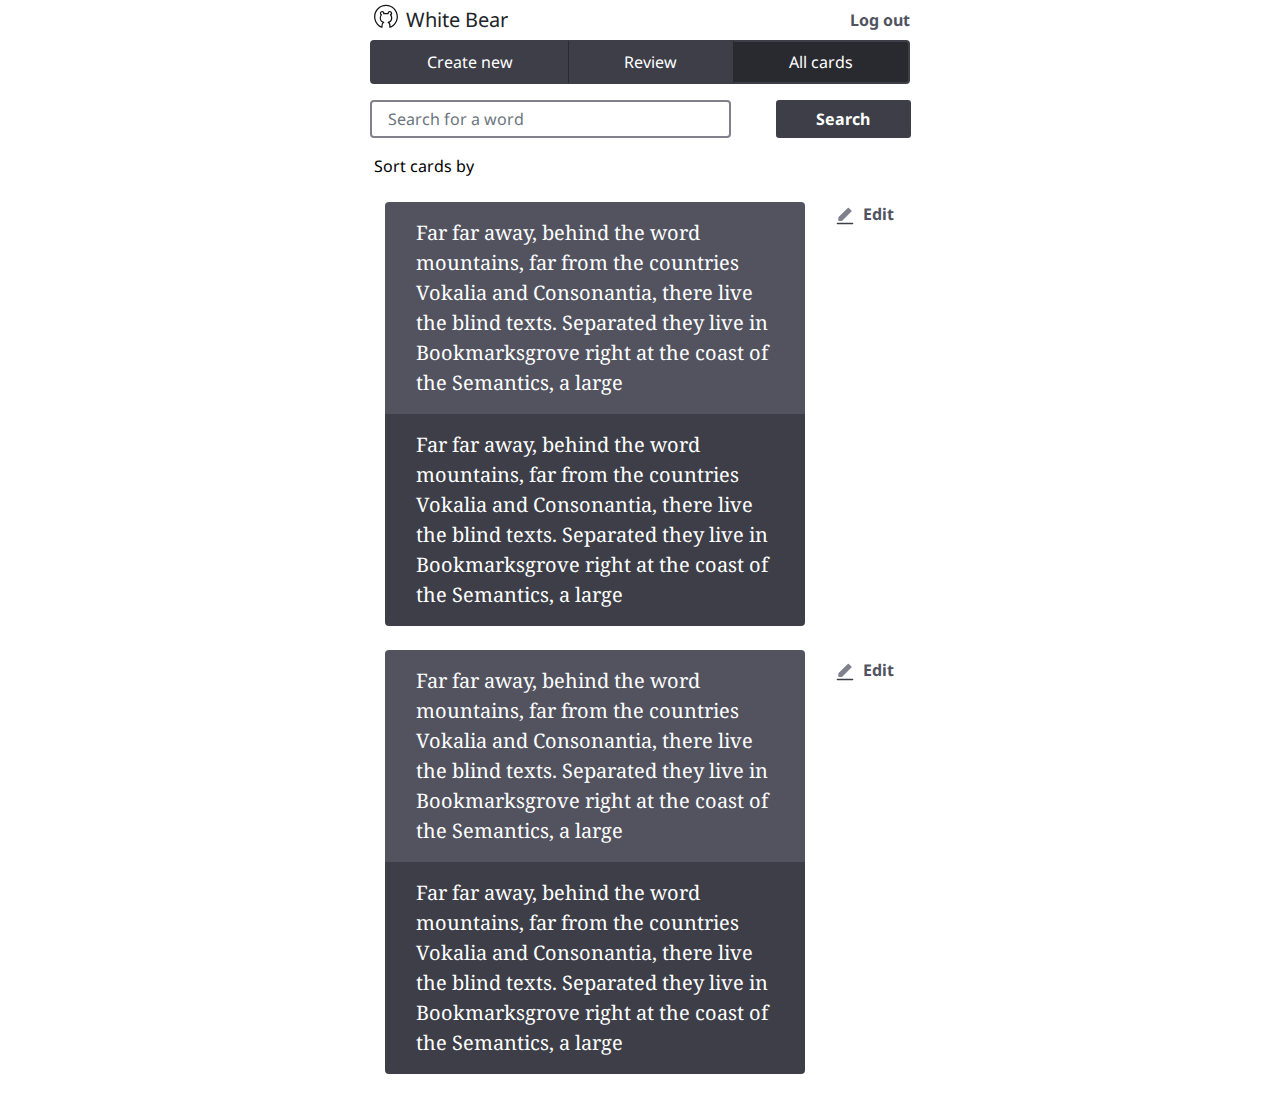
==== all-cards.html @ 667ed16e "added new page and new styles" ====
<html lang="en">
   <head>
      <meta charset="UTF-8" />
      <meta name="viewport" content="width=device-width, initial-scale=1.0" />
      <meta http-equiv="X-UA-Compatible" content="ie=edge" />
      <link rel="stylesheet" href="style/dist.css" />
      <title>Review Cards</title>
   </head>
   <body>
      <div class="container">
         <div class="row">
            <div
               class="col-12 col-xl-6 offset-xl-3 col-lg-8 offset-lg-2 col-md-10 offset-md-1"
            >
               <div>
                  <img
                     src="icons/logo-app.svg"
                     width="32px;"
                     alt="White Bear Logo"
                  />

                  <h3 class="d-inline btn-group">White Bear</h3>
                  <a href="index.html" class="btn btn-link float-right"
                     >Log out</a
                  >
               </div>

               <!--Navigation bar-->
               <div
                  class="btn-group nav-bar"
                  role="navigation"
                  style="width: 100%;"
                  aria-label="navigation"
               >
                  <a
                     href="create-answer.html"
                     type="button"
                     class="btn btn-secondary"
                  >
                     Create new
                  </a>
                  <a
                     href="review-answer.html"
                     type="button"
                     class="btn btn-secondary tab-separator"
                  >
                     Review
                  </a>
                  <a
                     href="all-cards.html"
                     type="button"
                     class="btn btn-secondary tab-separator tab-active"
                  >
                     All cards
                  </a>
               </div>

               <!-- top of all cards page -->
               <div class="input-group-prepend my-4">
                  <input
                     type="text"
                     class="form-control col-8 thick-border"
                     placeholder="Search for a word"
                  />
                  <button
                     type="submit"
                     class="btn btn-secondary btn-sm col-3 offset-1"
                  >
                     Search
                  </button>
                  <div class="clearfix"></div>
               </div>
               <!-- text and drop down menu -->
               <div class="input-group prepend my-4">
                  <p class="ml-1">Sort cards by</p>
               </div>

               <!-- first edit button -->
               <div class="mr-4 float-right d-inline">
                  <a
                     href="edit.html"
                     type="button"
                     class="btn btn-link float-left justify-content-end"
                  >
                     <img
                        src="/icons/edit.svg"
                        width="20px"
                        style="margin-bottom: 0px;"
                        class="mr-1"
                     />
                     Edit
                  </a>
               </div>
               <div class="my-5 col-10">
                  <div class="card bg-primary col-md-12">
                     <div class="card-body" style="color: white;">
                        Far far away, behind the word mountains, far from the
                        countries Vokalia and Consonantia, there live the blind
                        texts. Separated they live in Bookmarksgrove right at
                        the coast of the Semantics, a large
                     </div>
                  </div>

                  <div class="card bg-secondary col-md-12 mb-5">
                     <div class="card-body">
                        Far far away, behind the word mountains, far from the
                        countries Vokalia and Consonantia, there live the blind
                        texts. Separated they live in Bookmarksgrove right at
                        the coast of the Semantics, a large
                     </div>
                  </div>
               </div>

               <!-- second edit button-->
               <div class="mr-4 float-right d-inline">
                  <a
                     href="edit.html"
                     type="button"
                     class="btn btn-link float-left justify-content-end"
                  >
                     <img
                        src="/icons/edit.svg"
                        width="20px"
                        style="margin-bottom: 0px;"
                        class="mr-1"
                     />
                     Edit
                  </a>
               </div>
               <!-- divider for bottom -->
               <div class="my-5 col-10">
                  <div class="card bg-primary col-md-12">
                     <div class="card-body" style="color: white;">
                        Far far away, behind the word mountains, far from the
                        countries Vokalia and Consonantia, there live the blind
                        texts. Separated they live in Bookmarksgrove right at
                        the coast of the Semantics, a large
                     </div>
                  </div>

                  <div class="card bg-secondary col-md-12">
                     <div class="card-body">
                        Far far away, behind the word mountains, far from the
                        countries Vokalia and Consonantia, there live the blind
                        texts. Separated they live in Bookmarksgrove right at
                        the coast of the Semantics, a large
                     </div>
                  </div>
               </div>
            </div>
         </div>
      </div>
   </body>
   <script
      src="https://cdnjs.cloudflare.com/ajax/libs/jquery/3.5.1/jquery.min.js"
      defer
   ></script>
   <script src="script.js" defer></script>
</html>
---- style/dist.css ----
@charset "UTF-8";
@import url("https://fonts.googleapis.com/css2?family=Fira+Sans:wght@500&family=Noto+Sans:wght@400;700&family=Noto+Serif&display=swap");
/*!
 * Bootstrap v4.4.1 (https://getbootstrap.com/)
 * Copyright 2011-2019 The Bootstrap Authors
 * Copyright 2011-2019 Twitter, Inc.
 * Licensed under MIT (https://github.com/twbs/bootstrap/blob/master/LICENSE)
 */
:root {
  --blue: #2f52b9;
  --indigo: #6610f2;
  --purple: #6f42c1;
  --pink: #e83e8c;
  --red: #a42443;
  --orange: #fd7e14;
  --yellow: #ffc107;
  --green: #28a745;
  --teal: #20c997;
  --cyan: #17a2b8;
  --white: #fff;
  --gray: #52535f;
  --gray-dark: #292a30;
  --primary: #52535f;
  --secondary: #3d3e47;
  --success: #2f52b9;
  --info: #17a2b8;
  --warning: #ffc107;
  --danger: #a42443;
  --light: #cccdd2;
  --dark: #292a30;
  --breakpoint-xs: 0;
  --breakpoint-sm: 576px;
  --breakpoint-md: 768px;
  --breakpoint-lg: 992px;
  --breakpoint-xl: 1200px;
  --font-family-sans-serif: "Noto Sans", sans-serif, "Apple Color Emoji", "Segoe UI Emoji", "Segoe UI Symbol", "Noto Color Emoji";
  --font-family-monospace: SFMono-Regular, Menlo, Monaco, Consolas, "Liberation Mono", "Courier New", monospace;
}

*,
*::before,
*::after {
  box-sizing: border-box;
}

html {
  font-family: sans-serif;
  line-height: 1.15;
  -webkit-text-size-adjust: 100%;
  -webkit-tap-highlight-color: rgba(0, 0, 0, 0);
}

article, aside, figcaption, figure, footer, header, hgroup, main, nav, section {
  display: block;
}

body {
  margin: 0;
  font-family: "Noto Sans", sans-serif, "Apple Color Emoji", "Segoe UI Emoji", "Segoe UI Symbol", "Noto Color Emoji";
  font-size: 1rem;
  font-weight: 400;
  line-height: 1.5;
  color: #212529;
  text-align: left;
  background-color: #fff;
}

[tabindex="-1"]:focus:not(:focus-visible) {
  outline: 0 !important;
}

hr {
  box-sizing: content-box;
  height: 0;
  overflow: visible;
}

h1, h2, h3, h4, h5, h6 {
  margin-top: 0;
  margin-bottom: 0.5rem;
}

p {
  margin-top: 0;
  margin-bottom: 0;
}

abbr[title],
abbr[data-original-title] {
  text-decoration: underline;
  text-decoration: underline dotted;
  cursor: help;
  border-bottom: 0;
  text-decoration-skip-ink: none;
}

address {
  margin-bottom: 1rem;
  font-style: normal;
  line-height: inherit;
}

ol,
ul,
dl {
  margin-top: 0;
  margin-bottom: 1rem;
}

ol ol,
ul ul,
ol ul,
ul ol {
  margin-bottom: 0;
}

dt {
  font-weight: 700;
}

dd {
  margin-bottom: 0.5rem;
  margin-left: 0;
}

blockquote {
  margin: 0 0 1rem;
}

b,
strong {
  font-weight: bolder;
}

small {
  font-size: 80%;
}

sub,
sup {
  position: relative;
  font-size: 75%;
  line-height: 0;
  vertical-align: baseline;
}

sub {
  bottom: -0.25em;
}

sup {
  top: -0.5em;
}

a {
  color: #52535f;
  text-decoration: none;
  background-color: transparent;
}
a:hover {
  color: #2f2f36;
  text-decoration: underline;
}

a:not([href]) {
  color: inherit;
  text-decoration: none;
}
a:not([href]):hover {
  color: inherit;
  text-decoration: none;
}

pre,
code,
kbd,
samp {
  font-family: SFMono-Regular, Menlo, Monaco, Consolas, "Liberation Mono", "Courier New", monospace;
  font-size: 1em;
}

pre {
  margin-top: 0;
  margin-bottom: 1rem;
  overflow: auto;
}

figure {
  margin: 0 0 1rem;
}

img {
  vertical-align: middle;
  border-style: none;
}

svg {
  overflow: hidden;
  vertical-align: middle;
}

table {
  border-collapse: collapse;
}

caption {
  padding-top: 0.75rem;
  padding-bottom: 0.75rem;
  color: #6c757d;
  text-align: left;
  caption-side: bottom;
}

th {
  text-align: inherit;
}

label {
  display: inline-block;
  margin-bottom: 0.5rem;
}

button {
  border-radius: 0;
}

button:focus {
  outline: 1px dotted;
  outline: 5px auto -webkit-focus-ring-color;
}

input,
button,
select,
optgroup,
textarea {
  margin: 0;
  font-family: inherit;
  font-size: inherit;
  line-height: inherit;
}

button,
input {
  overflow: visible;
}

button,
select {
  text-transform: none;
}

select {
  word-wrap: normal;
}

button,
[type=button],
[type=reset],
[type=submit] {
  -webkit-appearance: button;
}

button:not(:disabled),
[type=button]:not(:disabled),
[type=reset]:not(:disabled),
[type=submit]:not(:disabled) {
  cursor: pointer;
}

button::-moz-focus-inner,
[type=button]::-moz-focus-inner,
[type=reset]::-moz-focus-inner,
[type=submit]::-moz-focus-inner {
  padding: 0;
  border-style: none;
}

input[type=radio],
input[type=checkbox] {
  box-sizing: border-box;
  padding: 0;
}

input[type=date],
input[type=time],
input[type=datetime-local],
input[type=month] {
  -webkit-appearance: listbox;
}

textarea {
  overflow: auto;
  resize: vertical;
}

fieldset {
  min-width: 0;
  padding: 0;
  margin: 0;
  border: 0;
}

legend {
  display: block;
  width: 100%;
  max-width: 100%;
  padding: 0;
  margin-bottom: 0.5rem;
  font-size: 1.5rem;
  line-height: inherit;
  color: inherit;
  white-space: normal;
}

progress {
  vertical-align: baseline;
}

[type=number]::-webkit-inner-spin-button,
[type=number]::-webkit-outer-spin-button {
  height: auto;
}

[type=search] {
  outline-offset: -2px;
  -webkit-appearance: none;
}

[type=search]::-webkit-search-decoration {
  -webkit-appearance: none;
}

::-webkit-file-upload-button {
  font: inherit;
  -webkit-appearance: button;
}

output {
  display: inline-block;
}

summary {
  display: list-item;
  cursor: pointer;
}

template {
  display: none;
}

[hidden] {
  display: none !important;
}

h1, h2, h3, h4, h5, h6,
.h1, .h2, .h3, .h4, .h5, .h6 {
  margin-bottom: 0.5rem;
  font-weight: 500;
  line-height: 1.2;
}

h1, .h1 {
  font-size: 3.75rem;
}

h2, .h2 {
  font-size: 1.6875rem;
}

h3, .h3 {
  font-size: 1.25rem;
}

h4, .h4 {
  font-size: 1.25rem;
}

h5, .h5 {
  font-size: 1.25rem;
}

h6, .h6 {
  font-size: 1rem;
}

.lead {
  font-size: 1.25rem;
  font-weight: 400;
}

.display-1 {
  font-size: 6rem;
  font-weight: 300;
  line-height: 1.2;
}

.display-2 {
  font-size: 5.5rem;
  font-weight: 300;
  line-height: 1.2;
}

.display-3 {
  font-size: 4.5rem;
  font-weight: 300;
  line-height: 1.2;
}

.display-4 {
  font-size: 3.5rem;
  font-weight: 300;
  line-height: 1.2;
}

hr {
  margin-top: 1rem;
  margin-bottom: 1rem;
  border: 0;
  border-top: 1px solid rgba(0, 0, 0, 0.1);
}

small,
.small {
  font-size: 80%;
  font-weight: 400;
}

mark,
.mark {
  padding: 0.2em;
  background-color: #fcf8e3;
}

.list-unstyled {
  padding-left: 0;
  list-style: none;
}

.list-inline {
  padding-left: 0;
  list-style: none;
}

.list-inline-item {
  display: inline-block;
}
.list-inline-item:not(:last-child) {
  margin-right: 0.5rem;
}

.initialism {
  font-size: 90%;
  text-transform: uppercase;
}

.blockquote {
  margin-bottom: 1rem;
  font-size: 1.25rem;
}

.blockquote-footer {
  display: block;
  font-size: 80%;
  color: #6c757d;
}
.blockquote-footer::before {
  content: "— ";
}

.img-fluid {
  max-width: 100%;
  height: auto;
}

.img-thumbnail {
  padding: 0.25rem;
  background-color: #fff;
  border: 1px solid #dee2e6;
  border-radius: 0.25rem;
  max-width: 100%;
  height: auto;
}

.figure {
  display: inline-block;
}

.figure-img {
  margin-bottom: 0.5rem;
  line-height: 1;
}

.figure-caption {
  font-size: 90%;
  color: #6c757d;
}

code {
  font-size: 87.5%;
  color: #e83e8c;
  word-wrap: break-word;
}
a > code {
  color: inherit;
}

kbd {
  padding: 0.2rem 0.4rem;
  font-size: 87.5%;
  color: #fff;
  background-color: #212529;
  border-radius: 4;
}
kbd kbd {
  padding: 0;
  font-size: 100%;
  font-weight: 700;
}

pre {
  display: block;
  font-size: 87.5%;
  color: #212529;
}
pre code {
  font-size: inherit;
  color: inherit;
  word-break: normal;
}

.pre-scrollable {
  max-height: 340px;
  overflow-y: scroll;
}

.container {
  width: 100%;
  padding-right: 15px;
  padding-left: 15px;
  margin-right: auto;
  margin-left: auto;
}
@media (min-width: 576px) {
  .container {
    max-width: 540px;
  }
}
@media (min-width: 768px) {
  .container {
    max-width: 720px;
  }
}
@media (min-width: 992px) {
  .container {
    max-width: 960px;
  }
}
@media (min-width: 1200px) {
  .container {
    max-width: 1140px;
  }
}

.container-fluid, .container-xl, .container-lg, .container-md, .container-sm {
  width: 100%;
  padding-right: 15px;
  padding-left: 15px;
  margin-right: auto;
  margin-left: auto;
}

@media (min-width: 576px) {
  .container-sm, .container {
    max-width: 540px;
  }
}
@media (min-width: 768px) {
  .container-md, .container-sm, .container {
    max-width: 720px;
  }
}
@media (min-width: 992px) {
  .container-lg, .container-md, .container-sm, .container {
    max-width: 960px;
  }
}
@media (min-width: 1200px) {
  .container-xl, .container-lg, .container-md, .container-sm, .container {
    max-width: 1140px;
  }
}
.row {
  display: flex;
  flex-wrap: wrap;
  margin-right: -15px;
  margin-left: -15px;
}

.no-gutters {
  margin-right: 0;
  margin-left: 0;
}
.no-gutters > .col,
.no-gutters > [class*=col-] {
  padding-right: 0;
  padding-left: 0;
}

.col-xl,
.col-xl-auto, .col-xl-12, .col-xl-11, .col-xl-10, .col-xl-9, .col-xl-8, .col-xl-7, .col-xl-6, .col-xl-5, .col-xl-4, .col-xl-3, .col-xl-2, .col-xl-1, .col-lg,
.col-lg-auto, .col-lg-12, .col-lg-11, .col-lg-10, .col-lg-9, .col-lg-8, .col-lg-7, .col-lg-6, .col-lg-5, .col-lg-4, .col-lg-3, .col-lg-2, .col-lg-1, .col-md,
.col-md-auto, .col-md-12, .col-md-11, .col-md-10, .col-md-9, .col-md-8, .col-md-7, .col-md-6, .col-md-5, .col-md-4, .col-md-3, .col-md-2, .col-md-1, .col-sm,
.col-sm-auto, .col-sm-12, .col-sm-11, .col-sm-10, .col-sm-9, .col-sm-8, .col-sm-7, .col-sm-6, .col-sm-5, .col-sm-4, .col-sm-3, .col-sm-2, .col-sm-1, .col,
.col-auto, .col-12, .col-11, .col-10, .col-9, .col-8, .col-7, .col-6, .col-5, .col-4, .col-3, .col-2, .col-1 {
  position: relative;
  width: 100%;
  padding-right: 15px;
  padding-left: 15px;
}

.col {
  flex-basis: 0;
  flex-grow: 1;
  max-width: 100%;
}

.row-cols-1 > * {
  flex: 0 0 100%;
  max-width: 100%;
}

.row-cols-2 > * {
  flex: 0 0 50%;
  max-width: 50%;
}

.row-cols-3 > * {
  flex: 0 0 33.3333333333%;
  max-width: 33.3333333333%;
}

.row-cols-4 > * {
  flex: 0 0 25%;
  max-width: 25%;
}

.row-cols-5 > * {
  flex: 0 0 20%;
  max-width: 20%;
}

.row-cols-6 > * {
  flex: 0 0 16.6666666667%;
  max-width: 16.6666666667%;
}

.col-auto {
  flex: 0 0 auto;
  width: auto;
  max-width: 100%;
}

.col-1 {
  flex: 0 0 8.3333333333%;
  max-width: 8.3333333333%;
}

.col-2 {
  flex: 0 0 16.6666666667%;
  max-width: 16.6666666667%;
}

.col-3 {
  flex: 0 0 25%;
  max-width: 25%;
}

.col-4 {
  flex: 0 0 33.3333333333%;
  max-width: 33.3333333333%;
}

.col-5 {
  flex: 0 0 41.6666666667%;
  max-width: 41.6666666667%;
}

.col-6 {
  flex: 0 0 50%;
  max-width: 50%;
}

.col-7 {
  flex: 0 0 58.3333333333%;
  max-width: 58.3333333333%;
}

.col-8 {
  flex: 0 0 66.6666666667%;
  max-width: 66.6666666667%;
}

.col-9 {
  flex: 0 0 75%;
  max-width: 75%;
}

.col-10 {
  flex: 0 0 83.3333333333%;
  max-width: 83.3333333333%;
}

.col-11 {
  flex: 0 0 91.6666666667%;
  max-width: 91.6666666667%;
}

.col-12 {
  flex: 0 0 100%;
  max-width: 100%;
}

.order-first {
  order: -1;
}

.order-last {
  order: 13;
}

.order-0 {
  order: 0;
}

.order-1 {
  order: 1;
}

.order-2 {
  order: 2;
}

.order-3 {
  order: 3;
}

.order-4 {
  order: 4;
}

.order-5 {
  order: 5;
}

.order-6 {
  order: 6;
}

.order-7 {
  order: 7;
}

.order-8 {
  order: 8;
}

.order-9 {
  order: 9;
}

.order-10 {
  order: 10;
}

.order-11 {
  order: 11;
}

.order-12 {
  order: 12;
}

.offset-1 {
  margin-left: 8.3333333333%;
}

.offset-2 {
  margin-left: 16.6666666667%;
}

.offset-3 {
  margin-left: 25%;
}

.offset-4 {
  margin-left: 33.3333333333%;
}

.offset-5 {
  margin-left: 41.6666666667%;
}

.offset-6 {
  margin-left: 50%;
}

.offset-7 {
  margin-left: 58.3333333333%;
}

.offset-8 {
  margin-left: 66.6666666667%;
}

.offset-9 {
  margin-left: 75%;
}

.offset-10 {
  margin-left: 83.3333333333%;
}

.offset-11 {
  margin-left: 91.6666666667%;
}

@media (min-width: 576px) {
  .col-sm {
    flex-basis: 0;
    flex-grow: 1;
    max-width: 100%;
  }

  .row-cols-sm-1 > * {
    flex: 0 0 100%;
    max-width: 100%;
  }

  .row-cols-sm-2 > * {
    flex: 0 0 50%;
    max-width: 50%;
  }

  .row-cols-sm-3 > * {
    flex: 0 0 33.3333333333%;
    max-width: 33.3333333333%;
  }

  .row-cols-sm-4 > * {
    flex: 0 0 25%;
    max-width: 25%;
  }

  .row-cols-sm-5 > * {
    flex: 0 0 20%;
    max-width: 20%;
  }

  .row-cols-sm-6 > * {
    flex: 0 0 16.6666666667%;
    max-width: 16.6666666667%;
  }

  .col-sm-auto {
    flex: 0 0 auto;
    width: auto;
    max-width: 100%;
  }

  .col-sm-1 {
    flex: 0 0 8.3333333333%;
    max-width: 8.3333333333%;
  }

  .col-sm-2 {
    flex: 0 0 16.6666666667%;
    max-width: 16.6666666667%;
  }

  .col-sm-3 {
    flex: 0 0 25%;
    max-width: 25%;
  }

  .col-sm-4 {
    flex: 0 0 33.3333333333%;
    max-width: 33.3333333333%;
  }

  .col-sm-5 {
    flex: 0 0 41.6666666667%;
    max-width: 41.6666666667%;
  }

  .col-sm-6 {
    flex: 0 0 50%;
    max-width: 50%;
  }

  .col-sm-7 {
    flex: 0 0 58.3333333333%;
    max-width: 58.3333333333%;
  }

  .col-sm-8 {
    flex: 0 0 66.6666666667%;
    max-width: 66.6666666667%;
  }

  .col-sm-9 {
    flex: 0 0 75%;
    max-width: 75%;
  }

  .col-sm-10 {
    flex: 0 0 83.3333333333%;
    max-width: 83.3333333333%;
  }

  .col-sm-11 {
    flex: 0 0 91.6666666667%;
    max-width: 91.6666666667%;
  }

  .col-sm-12 {
    flex: 0 0 100%;
    max-width: 100%;
  }

  .order-sm-first {
    order: -1;
  }

  .order-sm-last {
    order: 13;
  }

  .order-sm-0 {
    order: 0;
  }

  .order-sm-1 {
    order: 1;
  }

  .order-sm-2 {
    order: 2;
  }

  .order-sm-3 {
    order: 3;
  }

  .order-sm-4 {
    order: 4;
  }

  .order-sm-5 {
    order: 5;
  }

  .order-sm-6 {
    order: 6;
  }

  .order-sm-7 {
    order: 7;
  }

  .order-sm-8 {
    order: 8;
  }

  .order-sm-9 {
    order: 9;
  }

  .order-sm-10 {
    order: 10;
  }

  .order-sm-11 {
    order: 11;
  }

  .order-sm-12 {
    order: 12;
  }

  .offset-sm-0 {
    margin-left: 0;
  }

  .offset-sm-1 {
    margin-left: 8.3333333333%;
  }

  .offset-sm-2 {
    margin-left: 16.6666666667%;
  }

  .offset-sm-3 {
    margin-left: 25%;
  }

  .offset-sm-4 {
    margin-left: 33.3333333333%;
  }

  .offset-sm-5 {
    margin-left: 41.6666666667%;
  }

  .offset-sm-6 {
    margin-left: 50%;
  }

  .offset-sm-7 {
    margin-left: 58.3333333333%;
  }

  .offset-sm-8 {
    margin-left: 66.6666666667%;
  }

  .offset-sm-9 {
    margin-left: 75%;
  }

  .offset-sm-10 {
    margin-left: 83.3333333333%;
  }

  .offset-sm-11 {
    margin-left: 91.6666666667%;
  }
}
@media (min-width: 768px) {
  .col-md {
    flex-basis: 0;
    flex-grow: 1;
    max-width: 100%;
  }

  .row-cols-md-1 > * {
    flex: 0 0 100%;
    max-width: 100%;
  }

  .row-cols-md-2 > * {
    flex: 0 0 50%;
    max-width: 50%;
  }

  .row-cols-md-3 > * {
    flex: 0 0 33.3333333333%;
    max-width: 33.3333333333%;
  }

  .row-cols-md-4 > * {
    flex: 0 0 25%;
    max-width: 25%;
  }

  .row-cols-md-5 > * {
    flex: 0 0 20%;
    max-width: 20%;
  }

  .row-cols-md-6 > * {
    flex: 0 0 16.6666666667%;
    max-width: 16.6666666667%;
  }

  .col-md-auto {
    flex: 0 0 auto;
    width: auto;
    max-width: 100%;
  }

  .col-md-1 {
    flex: 0 0 8.3333333333%;
    max-width: 8.3333333333%;
  }

  .col-md-2 {
    flex: 0 0 16.6666666667%;
    max-width: 16.6666666667%;
  }

  .col-md-3 {
    flex: 0 0 25%;
    max-width: 25%;
  }

  .col-md-4 {
    flex: 0 0 33.3333333333%;
    max-width: 33.3333333333%;
  }

  .col-md-5 {
    flex: 0 0 41.6666666667%;
    max-width: 41.6666666667%;
  }

  .col-md-6 {
    flex: 0 0 50%;
    max-width: 50%;
  }

  .col-md-7 {
    flex: 0 0 58.3333333333%;
    max-width: 58.3333333333%;
  }

  .col-md-8 {
    flex: 0 0 66.6666666667%;
    max-width: 66.6666666667%;
  }

  .col-md-9 {
    flex: 0 0 75%;
    max-width: 75%;
  }

  .col-md-10 {
    flex: 0 0 83.3333333333%;
    max-width: 83.3333333333%;
  }

  .col-md-11 {
    flex: 0 0 91.6666666667%;
    max-width: 91.6666666667%;
  }

  .col-md-12 {
    flex: 0 0 100%;
    max-width: 100%;
  }

  .order-md-first {
    order: -1;
  }

  .order-md-last {
    order: 13;
  }

  .order-md-0 {
    order: 0;
  }

  .order-md-1 {
    order: 1;
  }

  .order-md-2 {
    order: 2;
  }

  .order-md-3 {
    order: 3;
  }

  .order-md-4 {
    order: 4;
  }

  .order-md-5 {
    order: 5;
  }

  .order-md-6 {
    order: 6;
  }

  .order-md-7 {
    order: 7;
  }

  .order-md-8 {
    order: 8;
  }

  .order-md-9 {
    order: 9;
  }

  .order-md-10 {
    order: 10;
  }

  .order-md-11 {
    order: 11;
  }

  .order-md-12 {
    order: 12;
  }

  .offset-md-0 {
    margin-left: 0;
  }

  .offset-md-1 {
    margin-left: 8.3333333333%;
  }

  .offset-md-2 {
    margin-left: 16.6666666667%;
  }

  .offset-md-3 {
    margin-left: 25%;
  }

  .offset-md-4 {
    margin-left: 33.3333333333%;
  }

  .offset-md-5 {
    margin-left: 41.6666666667%;
  }

  .offset-md-6 {
    margin-left: 50%;
  }

  .offset-md-7 {
    margin-left: 58.3333333333%;
  }

  .offset-md-8 {
    margin-left: 66.6666666667%;
  }

  .offset-md-9 {
    margin-left: 75%;
  }

  .offset-md-10 {
    margin-left: 83.3333333333%;
  }

  .offset-md-11 {
    margin-left: 91.6666666667%;
  }
}
@media (min-width: 992px) {
  .col-lg {
    flex-basis: 0;
    flex-grow: 1;
    max-width: 100%;
  }

  .row-cols-lg-1 > * {
    flex: 0 0 100%;
    max-width: 100%;
  }

  .row-cols-lg-2 > * {
    flex: 0 0 50%;
    max-width: 50%;
  }

  .row-cols-lg-3 > * {
    flex: 0 0 33.3333333333%;
    max-width: 33.3333333333%;
  }

  .row-cols-lg-4 > * {
    flex: 0 0 25%;
    max-width: 25%;
  }

  .row-cols-lg-5 > * {
    flex: 0 0 20%;
    max-width: 20%;
  }

  .row-cols-lg-6 > * {
    flex: 0 0 16.6666666667%;
    max-width: 16.6666666667%;
  }

  .col-lg-auto {
    flex: 0 0 auto;
    width: auto;
    max-width: 100%;
  }

  .col-lg-1 {
    flex: 0 0 8.3333333333%;
    max-width: 8.3333333333%;
  }

  .col-lg-2 {
    flex: 0 0 16.6666666667%;
    max-width: 16.6666666667%;
  }

  .col-lg-3 {
    flex: 0 0 25%;
    max-width: 25%;
  }

  .col-lg-4 {
    flex: 0 0 33.3333333333%;
    max-width: 33.3333333333%;
  }

  .col-lg-5 {
    flex: 0 0 41.6666666667%;
    max-width: 41.6666666667%;
  }

  .col-lg-6 {
    flex: 0 0 50%;
    max-width: 50%;
  }

  .col-lg-7 {
    flex: 0 0 58.3333333333%;
    max-width: 58.3333333333%;
  }

  .col-lg-8 {
    flex: 0 0 66.6666666667%;
    max-width: 66.6666666667%;
  }

  .col-lg-9 {
    flex: 0 0 75%;
    max-width: 75%;
  }

  .col-lg-10 {
    flex: 0 0 83.3333333333%;
    max-width: 83.3333333333%;
  }

  .col-lg-11 {
    flex: 0 0 91.6666666667%;
    max-width: 91.6666666667%;
  }

  .col-lg-12 {
    flex: 0 0 100%;
    max-width: 100%;
  }

  .order-lg-first {
    order: -1;
  }

  .order-lg-last {
    order: 13;
  }

  .order-lg-0 {
    order: 0;
  }

  .order-lg-1 {
    order: 1;
  }

  .order-lg-2 {
    order: 2;
  }

  .order-lg-3 {
    order: 3;
  }

  .order-lg-4 {
    order: 4;
  }

  .order-lg-5 {
    order: 5;
  }

  .order-lg-6 {
    order: 6;
  }

  .order-lg-7 {
    order: 7;
  }

  .order-lg-8 {
    order: 8;
  }

  .order-lg-9 {
    order: 9;
  }

  .order-lg-10 {
    order: 10;
  }

  .order-lg-11 {
    order: 11;
  }

  .order-lg-12 {
    order: 12;
  }

  .offset-lg-0 {
    margin-left: 0;
  }

  .offset-lg-1 {
    margin-left: 8.3333333333%;
  }

  .offset-lg-2 {
    margin-left: 16.6666666667%;
  }

  .offset-lg-3 {
    margin-left: 25%;
  }

  .offset-lg-4 {
    margin-left: 33.3333333333%;
  }

  .offset-lg-5 {
    margin-left: 41.6666666667%;
  }

  .offset-lg-6 {
    margin-left: 50%;
  }

  .offset-lg-7 {
    margin-left: 58.3333333333%;
  }

  .offset-lg-8 {
    margin-left: 66.6666666667%;
  }

  .offset-lg-9 {
    margin-left: 75%;
  }

  .offset-lg-10 {
    margin-left: 83.3333333333%;
  }

  .offset-lg-11 {
    margin-left: 91.6666666667%;
  }
}
@media (min-width: 1200px) {
  .col-xl {
    flex-basis: 0;
    flex-grow: 1;
    max-width: 100%;
  }

  .row-cols-xl-1 > * {
    flex: 0 0 100%;
    max-width: 100%;
  }

  .row-cols-xl-2 > * {
    flex: 0 0 50%;
    max-width: 50%;
  }

  .row-cols-xl-3 > * {
    flex: 0 0 33.3333333333%;
    max-width: 33.3333333333%;
  }

  .row-cols-xl-4 > * {
    flex: 0 0 25%;
    max-width: 25%;
  }

  .row-cols-xl-5 > * {
    flex: 0 0 20%;
    max-width: 20%;
  }

  .row-cols-xl-6 > * {
    flex: 0 0 16.6666666667%;
    max-width: 16.6666666667%;
  }

  .col-xl-auto {
    flex: 0 0 auto;
    width: auto;
    max-width: 100%;
  }

  .col-xl-1 {
    flex: 0 0 8.3333333333%;
    max-width: 8.3333333333%;
  }

  .col-xl-2 {
    flex: 0 0 16.6666666667%;
    max-width: 16.6666666667%;
  }

  .col-xl-3 {
    flex: 0 0 25%;
    max-width: 25%;
  }

  .col-xl-4 {
    flex: 0 0 33.3333333333%;
    max-width: 33.3333333333%;
  }

  .col-xl-5 {
    flex: 0 0 41.6666666667%;
    max-width: 41.6666666667%;
  }

  .col-xl-6 {
    flex: 0 0 50%;
    max-width: 50%;
  }

  .col-xl-7 {
    flex: 0 0 58.3333333333%;
    max-width: 58.3333333333%;
  }

  .col-xl-8 {
    flex: 0 0 66.6666666667%;
    max-width: 66.6666666667%;
  }

  .col-xl-9 {
    flex: 0 0 75%;
    max-width: 75%;
  }

  .col-xl-10 {
    flex: 0 0 83.3333333333%;
    max-width: 83.3333333333%;
  }

  .col-xl-11 {
    flex: 0 0 91.6666666667%;
    max-width: 91.6666666667%;
  }

  .col-xl-12 {
    flex: 0 0 100%;
    max-width: 100%;
  }

  .order-xl-first {
    order: -1;
  }

  .order-xl-last {
    order: 13;
  }

  .order-xl-0 {
    order: 0;
  }

  .order-xl-1 {
    order: 1;
  }

  .order-xl-2 {
    order: 2;
  }

  .order-xl-3 {
    order: 3;
  }

  .order-xl-4 {
    order: 4;
  }

  .order-xl-5 {
    order: 5;
  }

  .order-xl-6 {
    order: 6;
  }

  .order-xl-7 {
    order: 7;
  }

  .order-xl-8 {
    order: 8;
  }

  .order-xl-9 {
    order: 9;
  }

  .order-xl-10 {
    order: 10;
  }

  .order-xl-11 {
    order: 11;
  }

  .order-xl-12 {
    order: 12;
  }

  .offset-xl-0 {
    margin-left: 0;
  }

  .offset-xl-1 {
    margin-left: 8.3333333333%;
  }

  .offset-xl-2 {
    margin-left: 16.6666666667%;
  }

  .offset-xl-3 {
    margin-left: 25%;
  }

  .offset-xl-4 {
    margin-left: 33.3333333333%;
  }

  .offset-xl-5 {
    margin-left: 41.6666666667%;
  }

  .offset-xl-6 {
    margin-left: 50%;
  }

  .offset-xl-7 {
    margin-left: 58.3333333333%;
  }

  .offset-xl-8 {
    margin-left: 66.6666666667%;
  }

  .offset-xl-9 {
    margin-left: 75%;
  }

  .offset-xl-10 {
    margin-left: 83.3333333333%;
  }

  .offset-xl-11 {
    margin-left: 91.6666666667%;
  }
}
.table {
  width: 100%;
  margin-bottom: 1rem;
  color: #212529;
}
.table th,
.table td {
  padding: 0.75rem;
  vertical-align: top;
  border-top: 1px solid #dee2e6;
}
.table thead th {
  vertical-align: bottom;
  border-bottom: 2px solid #dee2e6;
}
.table tbody + tbody {
  border-top: 2px solid #dee2e6;
}

.table-sm th,
.table-sm td {
  padding: 0.3rem;
}

.table-bordered {
  border: 1px solid #dee2e6;
}
.table-bordered th,
.table-bordered td {
  border: 1px solid #dee2e6;
}
.table-bordered thead th,
.table-bordered thead td {
  border-bottom-width: 2px;
}

.table-borderless th,
.table-borderless td,
.table-borderless thead th,
.table-borderless tbody + tbody {
  border: 0;
}

.table-striped tbody tr:nth-of-type(odd) {
  background-color: rgba(0, 0, 0, 0.05);
}

.table-hover tbody tr:hover {
  color: #212529;
  background-color: rgba(0, 0, 0, 0.075);
}

.table-primary,
.table-primary > th,
.table-primary > td {
  background-color: #cfcfd2;
}
.table-primary th,
.table-primary td,
.table-primary thead th,
.table-primary tbody + tbody {
  border-color: #a5a6ac;
}

.table-hover .table-primary:hover {
  background-color: #c2c2c6;
}
.table-hover .table-primary:hover > td,
.table-hover .table-primary:hover > th {
  background-color: #c2c2c6;
}

.table-secondary,
.table-secondary > th,
.table-secondary > td {
  background-color: #c9c9cb;
}
.table-secondary th,
.table-secondary td,
.table-secondary thead th,
.table-secondary tbody + tbody {
  border-color: #9a9b9f;
}

.table-hover .table-secondary:hover {
  background-color: #bcbcbe;
}
.table-hover .table-secondary:hover > td,
.table-hover .table-secondary:hover > th {
  background-color: #bcbcbe;
}

.table-success,
.table-success > th,
.table-success > td {
  background-color: #c5cfeb;
}
.table-success th,
.table-success td,
.table-success thead th,
.table-success tbody + tbody {
  border-color: #93a5db;
}

.table-hover .table-success:hover {
  background-color: #b2bfe4;
}
.table-hover .table-success:hover > td,
.table-hover .table-success:hover > th {
  background-color: #b2bfe4;
}

.table-info,
.table-info > th,
.table-info > td {
  background-color: #bee5eb;
}
.table-info th,
.table-info td,
.table-info thead th,
.table-info tbody + tbody {
  border-color: #86cfda;
}

.table-hover .table-info:hover {
  background-color: #abdde5;
}
.table-hover .table-info:hover > td,
.table-hover .table-info:hover > th {
  background-color: #abdde5;
}

.table-warning,
.table-warning > th,
.table-warning > td {
  background-color: #ffeeba;
}
.table-warning th,
.table-warning td,
.table-warning thead th,
.table-warning tbody + tbody {
  border-color: #ffdf7e;
}

.table-hover .table-warning:hover {
  background-color: #ffe8a1;
}
.table-hover .table-warning:hover > td,
.table-hover .table-warning:hover > th {
  background-color: #ffe8a1;
}

.table-danger,
.table-danger > th,
.table-danger > td {
  background-color: #e6c2ca;
}
.table-danger th,
.table-danger td,
.table-danger thead th,
.table-danger tbody + tbody {
  border-color: #d08d9d;
}

.table-hover .table-danger:hover {
  background-color: #dfb0ba;
}
.table-hover .table-danger:hover > td,
.table-hover .table-danger:hover > th {
  background-color: #dfb0ba;
}

.table-light,
.table-light > th,
.table-light > td {
  background-color: #f1f1f2;
}
.table-light th,
.table-light td,
.table-light thead th,
.table-light tbody + tbody {
  border-color: #e4e5e8;
}

.table-hover .table-light:hover {
  background-color: #e4e4e6;
}
.table-hover .table-light:hover > td,
.table-hover .table-light:hover > th {
  background-color: #e4e4e6;
}

.table-dark,
.table-dark > th,
.table-dark > td {
  background-color: #c3c3c5;
}
.table-dark th,
.table-dark td,
.table-dark thead th,
.table-dark tbody + tbody {
  border-color: #909093;
}

.table-hover .table-dark:hover {
  background-color: #b6b6b8;
}
.table-hover .table-dark:hover > td,
.table-hover .table-dark:hover > th {
  background-color: #b6b6b8;
}

.table-active,
.table-active > th,
.table-active > td {
  background-color: rgba(0, 0, 0, 0.075);
}

.table-hover .table-active:hover {
  background-color: rgba(0, 0, 0, 0.075);
}
.table-hover .table-active:hover > td,
.table-hover .table-active:hover > th {
  background-color: rgba(0, 0, 0, 0.075);
}

.table .thead-dark th {
  color: #fff;
  background-color: #343a40;
  border-color: #454d55;
}
.table .thead-light th {
  color: #495057;
  background-color: #e9ecef;
  border-color: #dee2e6;
}

.table-dark {
  color: #fff;
  background-color: #343a40;
}
.table-dark th,
.table-dark td,
.table-dark thead th {
  border-color: #454d55;
}
.table-dark.table-bordered {
  border: 0;
}
.table-dark.table-striped tbody tr:nth-of-type(odd) {
  background-color: rgba(255, 255, 255, 0.05);
}
.table-dark.table-hover tbody tr:hover {
  color: #fff;
  background-color: rgba(255, 255, 255, 0.075);
}

@media (max-width: 575.98px) {
  .table-responsive-sm {
    display: block;
    width: 100%;
    overflow-x: auto;
    -webkit-overflow-scrolling: touch;
  }
  .table-responsive-sm > .table-bordered {
    border: 0;
  }
}
@media (max-width: 767.98px) {
  .table-responsive-md {
    display: block;
    width: 100%;
    overflow-x: auto;
    -webkit-overflow-scrolling: touch;
  }
  .table-responsive-md > .table-bordered {
    border: 0;
  }
}
@media (max-width: 991.98px) {
  .table-responsive-lg {
    display: block;
    width: 100%;
    overflow-x: auto;
    -webkit-overflow-scrolling: touch;
  }
  .table-responsive-lg > .table-bordered {
    border: 0;
  }
}
@media (max-width: 1199.98px) {
  .table-responsive-xl {
    display: block;
    width: 100%;
    overflow-x: auto;
    -webkit-overflow-scrolling: touch;
  }
  .table-responsive-xl > .table-bordered {
    border: 0;
  }
}
.table-responsive {
  display: block;
  width: 100%;
  overflow-x: auto;
  -webkit-overflow-scrolling: touch;
}
.table-responsive > .table-bordered {
  border: 0;
}

.form-control {
  display: block;
  width: 100%;
  height: calc(1.5em + 0.75rem + 2px);
  padding: 8 1rem;
  font-size: 1rem;
  font-weight: 400;
  line-height: 1.5;
  color: #495057;
  background-color: #fff;
  background-clip: padding-box;
  border: 1px solid #ced4da;
  border-radius: 0.25rem;
  transition: border-color 0.15s ease-in-out, box-shadow 0.15s ease-in-out;
}
@media (prefers-reduced-motion: reduce) {
  .form-control {
    transition: none;
  }
}
.form-control::-ms-expand {
  background-color: transparent;
  border: 0;
}
.form-control:-moz-focusring {
  color: transparent;
  text-shadow: 0 0 0 #495057;
}
.form-control:focus {
  color: #495057;
  background-color: #fff;
  border-color: #80bdff;
  outline: 0;
  box-shadow: 0 0 0 0.2rem rgba(0, 123, 255, 0.25);
}
.form-control::placeholder {
  color: #6c757d;
  opacity: 1;
}
.form-control:disabled, .form-control[readonly] {
  background-color: #e9ecef;
  opacity: 1;
}

select.form-control:focus::-ms-value {
  color: #495057;
  background-color: #fff;
}

.form-control-file,
.form-control-range {
  display: block;
  width: 100%;
}

.col-form-label {
  padding-top: 9px;
  padding-bottom: 9px;
  margin-bottom: 0;
  font-size: inherit;
  line-height: 1.5;
}

.col-form-label-lg {
  padding-top: 9px;
  padding-bottom: 9px;
  font-size: 1rem;
  line-height: 1.5;
}

.col-form-label-sm {
  padding-top: 5px;
  padding-bottom: 5px;
  font-size: 1rem;
  line-height: 1.5;
}

.form-control-plaintext {
  display: block;
  width: 100%;
  padding: 8 0;
  margin-bottom: 0;
  font-size: 1rem;
  line-height: 1.5;
  color: #212529;
  background-color: transparent;
  border: solid transparent;
  border-width: 1px 0;
}
.form-control-plaintext.form-control-sm, .form-control-plaintext.form-control-lg {
  padding-right: 0;
  padding-left: 0;
}

.form-control-sm {
  height: calc(1.5em + 0.5rem + 2px);
  padding: 4 1rem;
  font-size: 1rem;
  line-height: 1.5;
  border-radius: 0.2rem;
}

.form-control-lg {
  height: calc(1.5em + 1rem + 2px);
  padding: 8 32;
  font-size: 1rem;
  line-height: 1.5;
  border-radius: 0.3rem;
}

select.form-control[size], select.form-control[multiple] {
  height: auto;
}

textarea.form-control {
  height: auto;
}

.form-group {
  margin-bottom: 1rem;
}

.form-text {
  display: block;
  margin-top: 0.25rem;
}

.form-row {
  display: flex;
  flex-wrap: wrap;
  margin-right: -5px;
  margin-left: -5px;
}
.form-row > .col,
.form-row > [class*=col-] {
  padding-right: 5px;
  padding-left: 5px;
}

.form-check {
  position: relative;
  display: block;
  padding-left: 1.25rem;
}

.form-check-input {
  position: absolute;
  margin-top: 0.3rem;
  margin-left: -1.25rem;
}
.form-check-input[disabled] ~ .form-check-label, .form-check-input:disabled ~ .form-check-label {
  color: #80818d;
}

.form-check-label {
  margin-bottom: 0;
}

.form-check-inline {
  display: inline-flex;
  align-items: center;
  padding-left: 0;
  margin-right: 0.75rem;
}
.form-check-inline .form-check-input {
  position: static;
  margin-top: 0;
  margin-right: 0.3125rem;
  margin-left: 0;
}

.valid-feedback {
  display: none;
  width: 100%;
  margin-top: 0.25rem;
  font-size: 80%;
  color: #28a745;
}

.valid-tooltip {
  position: absolute;
  top: 100%;
  z-index: 5;
  display: none;
  max-width: 100%;
  padding: 0.25rem 0.5rem;
  margin-top: 0.1rem;
  font-size: 0.875rem;
  line-height: 1.5;
  color: #fff;
  background-color: rgba(40, 167, 69, 0.9);
  border-radius: 0.25rem;
}

.was-validated :valid ~ .valid-feedback,
.was-validated :valid ~ .valid-tooltip,
.is-valid ~ .valid-feedback,
.is-valid ~ .valid-tooltip {
  display: block;
}

.was-validated .form-control:valid, .form-control.is-valid {
  border-color: #28a745;
  padding-right: calc(1.5em + 0.75rem);
  background-image: url("data:image/svg+xml,%3csvg xmlns='http://www.w3.org/2000/svg' width='8' height='8' viewBox='0 0 8 8'%3e%3cpath fill='%2328a745' d='M2.3 6.73L.6 4.53c-.4-1.04.46-1.4 1.1-.8l1.1 1.4 3.4-3.8c.6-.63 1.6-.27 1.2.7l-4 4.6c-.43.5-.8.4-1.1.1z'/%3e%3c/svg%3e");
  background-repeat: no-repeat;
  background-position: right calc(0.375em + 0.1875rem) center;
  background-size: calc(0.75em + 0.375rem) calc(0.75em + 0.375rem);
}
.was-validated .form-control:valid:focus, .form-control.is-valid:focus {
  border-color: #28a745;
  box-shadow: 0 0 0 0.2rem rgba(40, 167, 69, 0.25);
}

.was-validated textarea.form-control:valid, textarea.form-control.is-valid {
  padding-right: calc(1.5em + 0.75rem);
  background-position: top calc(0.375em + 0.1875rem) right calc(0.375em + 0.1875rem);
}

.was-validated .custom-select:valid, .custom-select.is-valid {
  border-color: #28a745;
  padding-right: calc(0.75em + 2.3125rem);
  background: url("data:image/svg+xml,%3csvg xmlns='http://www.w3.org/2000/svg' width='4' height='5' viewBox='0 0 4 5'%3e%3cpath fill='%23343a40' d='M2 0L0 2h4zm0 5L0 3h4z'/%3e%3c/svg%3e") no-repeat right 0.75rem center/8px 10px, url("data:image/svg+xml,%3csvg xmlns='http://www.w3.org/2000/svg' width='8' height='8' viewBox='0 0 8 8'%3e%3cpath fill='%2328a745' d='M2.3 6.73L.6 4.53c-.4-1.04.46-1.4 1.1-.8l1.1 1.4 3.4-3.8c.6-.63 1.6-.27 1.2.7l-4 4.6c-.43.5-.8.4-1.1.1z'/%3e%3c/svg%3e") #fff no-repeat center right 1.75rem/calc(0.75em + 0.375rem) calc(0.75em + 0.375rem);
}
.was-validated .custom-select:valid:focus, .custom-select.is-valid:focus {
  border-color: #28a745;
  box-shadow: 0 0 0 0.2rem rgba(40, 167, 69, 0.25);
}

.was-validated .form-check-input:valid ~ .form-check-label, .form-check-input.is-valid ~ .form-check-label {
  color: #28a745;
}
.was-validated .form-check-input:valid ~ .valid-feedback,
.was-validated .form-check-input:valid ~ .valid-tooltip, .form-check-input.is-valid ~ .valid-feedback,
.form-check-input.is-valid ~ .valid-tooltip {
  display: block;
}

.was-validated .custom-control-input:valid ~ .custom-control-label, .custom-control-input.is-valid ~ .custom-control-label {
  color: #28a745;
}
.was-validated .custom-control-input:valid ~ .custom-control-label::before, .custom-control-input.is-valid ~ .custom-control-label::before {
  border-color: #28a745;
}
.was-validated .custom-control-input:valid:checked ~ .custom-control-label::before, .custom-control-input.is-valid:checked ~ .custom-control-label::before {
  border-color: #34ce57;
  background-color: #34ce57;
}
.was-validated .custom-control-input:valid:focus ~ .custom-control-label::before, .custom-control-input.is-valid:focus ~ .custom-control-label::before {
  box-shadow: 0 0 0 0.2rem rgba(40, 167, 69, 0.25);
}
.was-validated .custom-control-input:valid:focus:not(:checked) ~ .custom-control-label::before, .custom-control-input.is-valid:focus:not(:checked) ~ .custom-control-label::before {
  border-color: #28a745;
}

.was-validated .custom-file-input:valid ~ .custom-file-label, .custom-file-input.is-valid ~ .custom-file-label {
  border-color: #28a745;
}
.was-validated .custom-file-input:valid:focus ~ .custom-file-label, .custom-file-input.is-valid:focus ~ .custom-file-label {
  border-color: #28a745;
  box-shadow: 0 0 0 0.2rem rgba(40, 167, 69, 0.25);
}

.invalid-feedback {
  display: none;
  width: 100%;
  margin-top: 0.25rem;
  font-size: 80%;
  color: #dc3545;
}

.invalid-tooltip {
  position: absolute;
  top: 100%;
  z-index: 5;
  display: none;
  max-width: 100%;
  padding: 0.25rem 0.5rem;
  margin-top: 0.1rem;
  font-size: 0.875rem;
  line-height: 1.5;
  color: #fff;
  background-color: rgba(220, 53, 69, 0.9);
  border-radius: 0.25rem;
}

.was-validated :invalid ~ .invalid-feedback,
.was-validated :invalid ~ .invalid-tooltip,
.is-invalid ~ .invalid-feedback,
.is-invalid ~ .invalid-tooltip {
  display: block;
}

.was-validated .form-control:invalid, .form-control.is-invalid {
  border-color: #dc3545;
  padding-right: calc(1.5em + 0.75rem);
  background-image: url("data:image/svg+xml,%3csvg xmlns='http://www.w3.org/2000/svg' width='12' height='12' fill='none' stroke='%23dc3545' viewBox='0 0 12 12'%3e%3ccircle cx='6' cy='6' r='4.5'/%3e%3cpath stroke-linejoin='round' d='M5.8 3.6h.4L6 6.5z'/%3e%3ccircle cx='6' cy='8.2' r='.6' fill='%23dc3545' stroke='none'/%3e%3c/svg%3e");
  background-repeat: no-repeat;
  background-position: right calc(0.375em + 0.1875rem) center;
  background-size: calc(0.75em + 0.375rem) calc(0.75em + 0.375rem);
}
.was-validated .form-control:invalid:focus, .form-control.is-invalid:focus {
  border-color: #dc3545;
  box-shadow: 0 0 0 0.2rem rgba(220, 53, 69, 0.25);
}

.was-validated textarea.form-control:invalid, textarea.form-control.is-invalid {
  padding-right: calc(1.5em + 0.75rem);
  background-position: top calc(0.375em + 0.1875rem) right calc(0.375em + 0.1875rem);
}

.was-validated .custom-select:invalid, .custom-select.is-invalid {
  border-color: #dc3545;
  padding-right: calc(0.75em + 2.3125rem);
  background: url("data:image/svg+xml,%3csvg xmlns='http://www.w3.org/2000/svg' width='4' height='5' viewBox='0 0 4 5'%3e%3cpath fill='%23343a40' d='M2 0L0 2h4zm0 5L0 3h4z'/%3e%3c/svg%3e") no-repeat right 0.75rem center/8px 10px, url("data:image/svg+xml,%3csvg xmlns='http://www.w3.org/2000/svg' width='12' height='12' fill='none' stroke='%23dc3545' viewBox='0 0 12 12'%3e%3ccircle cx='6' cy='6' r='4.5'/%3e%3cpath stroke-linejoin='round' d='M5.8 3.6h.4L6 6.5z'/%3e%3ccircle cx='6' cy='8.2' r='.6' fill='%23dc3545' stroke='none'/%3e%3c/svg%3e") #fff no-repeat center right 1.75rem/calc(0.75em + 0.375rem) calc(0.75em + 0.375rem);
}
.was-validated .custom-select:invalid:focus, .custom-select.is-invalid:focus {
  border-color: #dc3545;
  box-shadow: 0 0 0 0.2rem rgba(220, 53, 69, 0.25);
}

.was-validated .form-check-input:invalid ~ .form-check-label, .form-check-input.is-invalid ~ .form-check-label {
  color: #dc3545;
}
.was-validated .form-check-input:invalid ~ .invalid-feedback,
.was-validated .form-check-input:invalid ~ .invalid-tooltip, .form-check-input.is-invalid ~ .invalid-feedback,
.form-check-input.is-invalid ~ .invalid-tooltip {
  display: block;
}

.was-validated .custom-control-input:invalid ~ .custom-control-label, .custom-control-input.is-invalid ~ .custom-control-label {
  color: #dc3545;
}
.was-validated .custom-control-input:invalid ~ .custom-control-label::before, .custom-control-input.is-invalid ~ .custom-control-label::before {
  border-color: #dc3545;
}
.was-validated .custom-control-input:invalid:checked ~ .custom-control-label::before, .custom-control-input.is-invalid:checked ~ .custom-control-label::before {
  border-color: #e4606d;
  background-color: #e4606d;
}
.was-validated .custom-control-input:invalid:focus ~ .custom-control-label::before, .custom-control-input.is-invalid:focus ~ .custom-control-label::before {
  box-shadow: 0 0 0 0.2rem rgba(220, 53, 69, 0.25);
}
.was-validated .custom-control-input:invalid:focus:not(:checked) ~ .custom-control-label::before, .custom-control-input.is-invalid:focus:not(:checked) ~ .custom-control-label::before {
  border-color: #dc3545;
}

.was-validated .custom-file-input:invalid ~ .custom-file-label, .custom-file-input.is-invalid ~ .custom-file-label {
  border-color: #dc3545;
}
.was-validated .custom-file-input:invalid:focus ~ .custom-file-label, .custom-file-input.is-invalid:focus ~ .custom-file-label {
  border-color: #dc3545;
  box-shadow: 0 0 0 0.2rem rgba(220, 53, 69, 0.25);
}

.form-inline {
  display: flex;
  flex-flow: row wrap;
  align-items: center;
}
.form-inline .form-check {
  width: 100%;
}
@media (min-width: 576px) {
  .form-inline label {
    display: flex;
    align-items: center;
    justify-content: center;
    margin-bottom: 0;
  }
  .form-inline .form-group {
    display: flex;
    flex: 0 0 auto;
    flex-flow: row wrap;
    align-items: center;
    margin-bottom: 0;
  }
  .form-inline .form-control {
    display: inline-block;
    width: auto;
    vertical-align: middle;
  }
  .form-inline .form-control-plaintext {
    display: inline-block;
  }
  .form-inline .input-group,
.form-inline .custom-select {
    width: auto;
  }
  .form-inline .form-check {
    display: flex;
    align-items: center;
    justify-content: center;
    width: auto;
    padding-left: 0;
  }
  .form-inline .form-check-input {
    position: relative;
    flex-shrink: 0;
    margin-top: 0;
    margin-right: 0.25rem;
    margin-left: 0;
  }
  .form-inline .custom-control {
    align-items: center;
    justify-content: center;
  }
  .form-inline .custom-control-label {
    margin-bottom: 0;
  }
}

.btn {
  display: inline-block;
  font-weight: 700;
  color: #212529;
  text-align: center;
  vertical-align: middle;
  cursor: pointer;
  user-select: none;
  background-color: transparent;
  border: 2px solid transparent;
  padding: 8 1rem;
  font-size: 1rem;
  line-height: 1.5;
  border-radius: 0.25rem;
  transition: color 0.15s ease-in-out, background-color 0.15s ease-in-out, border-color 0.15s ease-in-out, box-shadow 0.15s ease-in-out;
}
@media (prefers-reduced-motion: reduce) {
  .btn {
    transition: none;
  }
}
.btn:hover {
  color: #212529;
  text-decoration: none;
}
.btn:focus, .btn.focus {
  outline: 0;
  box-shadow: 0 0 0 0.2rem rgba(0, 123, 255, 0.25);
}
.btn.disabled, .btn:disabled {
  opacity: 0.65;
}
a.btn.disabled,
fieldset:disabled a.btn {
  pointer-events: none;
}

.btn-primary {
  color: #fff;
  background-color: #52535f;
  border-color: #52535f;
}
.btn-primary:hover {
  color: #fff;
  background-color: #40414a;
  border-color: #3a3b44;
}
.btn-primary:focus, .btn-primary.focus {
  color: #fff;
  background-color: #40414a;
  border-color: #3a3b44;
  box-shadow: 0 0 0 0.2rem rgba(108, 109, 119, 0.5);
}
.btn-primary.disabled, .btn-primary:disabled {
  color: #fff;
  background-color: #52535f;
  border-color: #52535f;
}
.btn-primary:not(:disabled):not(.disabled):active, .btn-primary:not(:disabled):not(.disabled).active, .show > .btn-primary.dropdown-toggle {
  color: #fff;
  background-color: #3a3b44;
  border-color: #34353d;
}
.btn-primary:not(:disabled):not(.disabled):active:focus, .btn-primary:not(:disabled):not(.disabled).active:focus, .show > .btn-primary.dropdown-toggle:focus {
  box-shadow: 0 0 0 0.2rem rgba(108, 109, 119, 0.5);
}

.btn-secondary {
  color: #fff;
  background-color: #3d3e47;
  border-color: #3d3e47;
}
.btn-secondary:hover {
  color: #fff;
  background-color: #2b2c32;
  border-color: #25262c;
}
.btn-secondary:focus, .btn-secondary.focus {
  color: #fff;
  background-color: #2b2c32;
  border-color: #25262c;
  box-shadow: 0 0 0 0.2rem rgba(90, 91, 99, 0.5);
}
.btn-secondary.disabled, .btn-secondary:disabled {
  color: #fff;
  background-color: #3d3e47;
  border-color: #3d3e47;
}
.btn-secondary:not(:disabled):not(.disabled):active, .btn-secondary:not(:disabled):not(.disabled).active, .show > .btn-secondary.dropdown-toggle {
  color: #fff;
  background-color: #25262c;
  border-color: #202025;
}
.btn-secondary:not(:disabled):not(.disabled):active:focus, .btn-secondary:not(:disabled):not(.disabled).active:focus, .show > .btn-secondary.dropdown-toggle:focus {
  box-shadow: 0 0 0 0.2rem rgba(90, 91, 99, 0.5);
}

.btn-success {
  color: #fff;
  background-color: #2f52b9;
  border-color: #2f52b9;
}
.btn-success:hover {
  color: #fff;
  background-color: #27449a;
  border-color: #254090;
}
.btn-success:focus, .btn-success.focus {
  color: #fff;
  background-color: #27449a;
  border-color: #254090;
  box-shadow: 0 0 0 0.2rem rgba(78, 108, 196, 0.5);
}
.btn-success.disabled, .btn-success:disabled {
  color: #fff;
  background-color: #2f52b9;
  border-color: #2f52b9;
}
.btn-success:not(:disabled):not(.disabled):active, .btn-success:not(:disabled):not(.disabled).active, .show > .btn-success.dropdown-toggle {
  color: #fff;
  background-color: #254090;
  border-color: #223b86;
}
.btn-success:not(:disabled):not(.disabled):active:focus, .btn-success:not(:disabled):not(.disabled).active:focus, .show > .btn-success.dropdown-toggle:focus {
  box-shadow: 0 0 0 0.2rem rgba(78, 108, 196, 0.5);
}

.btn-info {
  color: #fff;
  background-color: #17a2b8;
  border-color: #17a2b8;
}
.btn-info:hover {
  color: #fff;
  background-color: #138496;
  border-color: #117a8b;
}
.btn-info:focus, .btn-info.focus {
  color: #fff;
  background-color: #138496;
  border-color: #117a8b;
  box-shadow: 0 0 0 0.2rem rgba(58, 176, 195, 0.5);
}
.btn-info.disabled, .btn-info:disabled {
  color: #fff;
  background-color: #17a2b8;
  border-color: #17a2b8;
}
.btn-info:not(:disabled):not(.disabled):active, .btn-info:not(:disabled):not(.disabled).active, .show > .btn-info.dropdown-toggle {
  color: #fff;
  background-color: #117a8b;
  border-color: #10707f;
}
.btn-info:not(:disabled):not(.disabled):active:focus, .btn-info:not(:disabled):not(.disabled).active:focus, .show > .btn-info.dropdown-toggle:focus {
  box-shadow: 0 0 0 0.2rem rgba(58, 176, 195, 0.5);
}

.btn-warning {
  color: #212529;
  background-color: #ffc107;
  border-color: #ffc107;
}
.btn-warning:hover {
  color: #212529;
  background-color: #e0a800;
  border-color: #d39e00;
}
.btn-warning:focus, .btn-warning.focus {
  color: #212529;
  background-color: #e0a800;
  border-color: #d39e00;
  box-shadow: 0 0 0 0.2rem rgba(222, 170, 12, 0.5);
}
.btn-warning.disabled, .btn-warning:disabled {
  color: #212529;
  background-color: #ffc107;
  border-color: #ffc107;
}
.btn-warning:not(:disabled):not(.disabled):active, .btn-warning:not(:disabled):not(.disabled).active, .show > .btn-warning.dropdown-toggle {
  color: #212529;
  background-color: #d39e00;
  border-color: #c69500;
}
.btn-warning:not(:disabled):not(.disabled):active:focus, .btn-warning:not(:disabled):not(.disabled).active:focus, .show > .btn-warning.dropdown-toggle:focus {
  box-shadow: 0 0 0 0.2rem rgba(222, 170, 12, 0.5);
}

.btn-danger {
  color: #fff;
  background-color: #a42443;
  border-color: #a42443;
}
.btn-danger:hover {
  color: #fff;
  background-color: #851d36;
  border-color: #7a1b32;
}
.btn-danger:focus, .btn-danger.focus {
  color: #fff;
  background-color: #851d36;
  border-color: #7a1b32;
  box-shadow: 0 0 0 0.2rem rgba(178, 69, 95, 0.5);
}
.btn-danger.disabled, .btn-danger:disabled {
  color: #fff;
  background-color: #a42443;
  border-color: #a42443;
}
.btn-danger:not(:disabled):not(.disabled):active, .btn-danger:not(:disabled):not(.disabled).active, .show > .btn-danger.dropdown-toggle {
  color: #fff;
  background-color: #7a1b32;
  border-color: #70192e;
}
.btn-danger:not(:disabled):not(.disabled):active:focus, .btn-danger:not(:disabled):not(.disabled).active:focus, .show > .btn-danger.dropdown-toggle:focus {
  box-shadow: 0 0 0 0.2rem rgba(178, 69, 95, 0.5);
}

.btn-light {
  color: #212529;
  background-color: #cccdd2;
  border-color: #cccdd2;
}
.btn-light:hover {
  color: #212529;
  background-color: #b8b9c0;
  border-color: #b1b2ba;
}
.btn-light:focus, .btn-light.focus {
  color: #212529;
  background-color: #b8b9c0;
  border-color: #b1b2ba;
  box-shadow: 0 0 0 0.2rem rgba(178, 180, 185, 0.5);
}
.btn-light.disabled, .btn-light:disabled {
  color: #212529;
  background-color: #cccdd2;
  border-color: #cccdd2;
}
.btn-light:not(:disabled):not(.disabled):active, .btn-light:not(:disabled):not(.disabled).active, .show > .btn-light.dropdown-toggle {
  color: #212529;
  background-color: #b1b2ba;
  border-color: #aaacb4;
}
.btn-light:not(:disabled):not(.disabled):active:focus, .btn-light:not(:disabled):not(.disabled).active:focus, .show > .btn-light.dropdown-toggle:focus {
  box-shadow: 0 0 0 0.2rem rgba(178, 180, 185, 0.5);
}

.btn-dark {
  color: #fff;
  background-color: #292a30;
  border-color: #292a30;
}
.btn-dark:hover {
  color: #fff;
  background-color: #17181b;
  border-color: #121214;
}
.btn-dark:focus, .btn-dark.focus {
  color: #fff;
  background-color: #17181b;
  border-color: #121214;
  box-shadow: 0 0 0 0.2rem rgba(73, 74, 79, 0.5);
}
.btn-dark.disabled, .btn-dark:disabled {
  color: #fff;
  background-color: #292a30;
  border-color: #292a30;
}
.btn-dark:not(:disabled):not(.disabled):active, .btn-dark:not(:disabled):not(.disabled).active, .show > .btn-dark.dropdown-toggle {
  color: #fff;
  background-color: #121214;
  border-color: #0c0c0e;
}
.btn-dark:not(:disabled):not(.disabled):active:focus, .btn-dark:not(:disabled):not(.disabled).active:focus, .show > .btn-dark.dropdown-toggle:focus {
  box-shadow: 0 0 0 0.2rem rgba(73, 74, 79, 0.5);
}

.btn-outline-primary {
  color: #52535f;
  border-color: #52535f;
}
.btn-outline-primary:hover {
  color: #fff;
  background-color: #52535f;
  border-color: #52535f;
}
.btn-outline-primary:focus, .btn-outline-primary.focus {
  box-shadow: 0 0 0 0.2rem rgba(82, 83, 95, 0.5);
}
.btn-outline-primary.disabled, .btn-outline-primary:disabled {
  color: #52535f;
  background-color: transparent;
}
.btn-outline-primary:not(:disabled):not(.disabled):active, .btn-outline-primary:not(:disabled):not(.disabled).active, .show > .btn-outline-primary.dropdown-toggle {
  color: #fff;
  background-color: #52535f;
  border-color: #52535f;
}
.btn-outline-primary:not(:disabled):not(.disabled):active:focus, .btn-outline-primary:not(:disabled):not(.disabled).active:focus, .show > .btn-outline-primary.dropdown-toggle:focus {
  box-shadow: 0 0 0 0.2rem rgba(82, 83, 95, 0.5);
}

.btn-outline-secondary {
  color: #3d3e47;
  border-color: #3d3e47;
}
.btn-outline-secondary:hover {
  color: #fff;
  background-color: #3d3e47;
  border-color: #3d3e47;
}
.btn-outline-secondary:focus, .btn-outline-secondary.focus {
  box-shadow: 0 0 0 0.2rem rgba(61, 62, 71, 0.5);
}
.btn-outline-secondary.disabled, .btn-outline-secondary:disabled {
  color: #3d3e47;
  background-color: transparent;
}
.btn-outline-secondary:not(:disabled):not(.disabled):active, .btn-outline-secondary:not(:disabled):not(.disabled).active, .show > .btn-outline-secondary.dropdown-toggle {
  color: #fff;
  background-color: #3d3e47;
  border-color: #3d3e47;
}
.btn-outline-secondary:not(:disabled):not(.disabled):active:focus, .btn-outline-secondary:not(:disabled):not(.disabled).active:focus, .show > .btn-outline-secondary.dropdown-toggle:focus {
  box-shadow: 0 0 0 0.2rem rgba(61, 62, 71, 0.5);
}

.btn-outline-success {
  color: #2f52b9;
  border-color: #2f52b9;
}
.btn-outline-success:hover {
  color: #fff;
  background-color: #2f52b9;
  border-color: #2f52b9;
}
.btn-outline-success:focus, .btn-outline-success.focus {
  box-shadow: 0 0 0 0.2rem rgba(47, 82, 185, 0.5);
}
.btn-outline-success.disabled, .btn-outline-success:disabled {
  color: #2f52b9;
  background-color: transparent;
}
.btn-outline-success:not(:disabled):not(.disabled):active, .btn-outline-success:not(:disabled):not(.disabled).active, .show > .btn-outline-success.dropdown-toggle {
  color: #fff;
  background-color: #2f52b9;
  border-color: #2f52b9;
}
.btn-outline-success:not(:disabled):not(.disabled):active:focus, .btn-outline-success:not(:disabled):not(.disabled).active:focus, .show > .btn-outline-success.dropdown-toggle:focus {
  box-shadow: 0 0 0 0.2rem rgba(47, 82, 185, 0.5);
}

.btn-outline-info {
  color: #17a2b8;
  border-color: #17a2b8;
}
.btn-outline-info:hover {
  color: #fff;
  background-color: #17a2b8;
  border-color: #17a2b8;
}
.btn-outline-info:focus, .btn-outline-info.focus {
  box-shadow: 0 0 0 0.2rem rgba(23, 162, 184, 0.5);
}
.btn-outline-info.disabled, .btn-outline-info:disabled {
  color: #17a2b8;
  background-color: transparent;
}
.btn-outline-info:not(:disabled):not(.disabled):active, .btn-outline-info:not(:disabled):not(.disabled).active, .show > .btn-outline-info.dropdown-toggle {
  color: #fff;
  background-color: #17a2b8;
  border-color: #17a2b8;
}
.btn-outline-info:not(:disabled):not(.disabled):active:focus, .btn-outline-info:not(:disabled):not(.disabled).active:focus, .show > .btn-outline-info.dropdown-toggle:focus {
  box-shadow: 0 0 0 0.2rem rgba(23, 162, 184, 0.5);
}

.btn-outline-warning {
  color: #ffc107;
  border-color: #ffc107;
}
.btn-outline-warning:hover {
  color: #212529;
  background-color: #ffc107;
  border-color: #ffc107;
}
.btn-outline-warning:focus, .btn-outline-warning.focus {
  box-shadow: 0 0 0 0.2rem rgba(255, 193, 7, 0.5);
}
.btn-outline-warning.disabled, .btn-outline-warning:disabled {
  color: #ffc107;
  background-color: transparent;
}
.btn-outline-warning:not(:disabled):not(.disabled):active, .btn-outline-warning:not(:disabled):not(.disabled).active, .show > .btn-outline-warning.dropdown-toggle {
  color: #212529;
  background-color: #ffc107;
  border-color: #ffc107;
}
.btn-outline-warning:not(:disabled):not(.disabled):active:focus, .btn-outline-warning:not(:disabled):not(.disabled).active:focus, .show > .btn-outline-warning.dropdown-toggle:focus {
  box-shadow: 0 0 0 0.2rem rgba(255, 193, 7, 0.5);
}

.btn-outline-danger {
  color: #a42443;
  border-color: #a42443;
}
.btn-outline-danger:hover {
  color: #fff;
  background-color: #a42443;
  border-color: #a42443;
}
.btn-outline-danger:focus, .btn-outline-danger.focus {
  box-shadow: 0 0 0 0.2rem rgba(164, 36, 67, 0.5);
}
.btn-outline-danger.disabled, .btn-outline-danger:disabled {
  color: #a42443;
  background-color: transparent;
}
.btn-outline-danger:not(:disabled):not(.disabled):active, .btn-outline-danger:not(:disabled):not(.disabled).active, .show > .btn-outline-danger.dropdown-toggle {
  color: #fff;
  background-color: #a42443;
  border-color: #a42443;
}
.btn-outline-danger:not(:disabled):not(.disabled):active:focus, .btn-outline-danger:not(:disabled):not(.disabled).active:focus, .show > .btn-outline-danger.dropdown-toggle:focus {
  box-shadow: 0 0 0 0.2rem rgba(164, 36, 67, 0.5);
}

.btn-outline-light {
  color: #cccdd2;
  border-color: #cccdd2;
}
.btn-outline-light:hover {
  color: #212529;
  background-color: #cccdd2;
  border-color: #cccdd2;
}
.btn-outline-light:focus, .btn-outline-light.focus {
  box-shadow: 0 0 0 0.2rem rgba(204, 205, 210, 0.5);
}
.btn-outline-light.disabled, .btn-outline-light:disabled {
  color: #cccdd2;
  background-color: transparent;
}
.btn-outline-light:not(:disabled):not(.disabled):active, .btn-outline-light:not(:disabled):not(.disabled).active, .show > .btn-outline-light.dropdown-toggle {
  color: #212529;
  background-color: #cccdd2;
  border-color: #cccdd2;
}
.btn-outline-light:not(:disabled):not(.disabled):active:focus, .btn-outline-light:not(:disabled):not(.disabled).active:focus, .show > .btn-outline-light.dropdown-toggle:focus {
  box-shadow: 0 0 0 0.2rem rgba(204, 205, 210, 0.5);
}

.btn-outline-dark {
  color: #292a30;
  border-color: #292a30;
}
.btn-outline-dark:hover {
  color: #fff;
  background-color: #292a30;
  border-color: #292a30;
}
.btn-outline-dark:focus, .btn-outline-dark.focus {
  box-shadow: 0 0 0 0.2rem rgba(41, 42, 48, 0.5);
}
.btn-outline-dark.disabled, .btn-outline-dark:disabled {
  color: #292a30;
  background-color: transparent;
}
.btn-outline-dark:not(:disabled):not(.disabled):active, .btn-outline-dark:not(:disabled):not(.disabled).active, .show > .btn-outline-dark.dropdown-toggle {
  color: #fff;
  background-color: #292a30;
  border-color: #292a30;
}
.btn-outline-dark:not(:disabled):not(.disabled):active:focus, .btn-outline-dark:not(:disabled):not(.disabled).active:focus, .show > .btn-outline-dark.dropdown-toggle:focus {
  box-shadow: 0 0 0 0.2rem rgba(41, 42, 48, 0.5);
}

.btn-link {
  font-weight: 400;
  color: #52535f;
  text-decoration: none;
}
.btn-link:hover {
  color: #2f2f36;
  text-decoration: underline;
}
.btn-link:focus, .btn-link.focus {
  text-decoration: underline;
  box-shadow: none;
}
.btn-link:disabled, .btn-link.disabled {
  color: #6c757d;
  pointer-events: none;
}

.btn-lg, .btn-group-lg > .btn {
  padding: 8 32;
  font-size: 1rem;
  line-height: 1.5;
  border-radius: 0.3rem;
}

.btn-sm, .btn-group-sm > .btn {
  padding: 4 1rem;
  font-size: 1rem;
  line-height: 1.5;
  border-radius: 0.2rem;
}

.btn-block {
  display: block;
  width: 100%;
}
.btn-block + .btn-block {
  margin-top: 0.5rem;
}

input[type=submit].btn-block,
input[type=reset].btn-block,
input[type=button].btn-block {
  width: 100%;
}

.fade {
  transition: opacity 0.15s linear;
}
@media (prefers-reduced-motion: reduce) {
  .fade {
    transition: none;
  }
}
.fade:not(.show) {
  opacity: 0;
}

.collapse:not(.show) {
  display: none;
}

.collapsing {
  position: relative;
  height: 0;
  overflow: hidden;
  transition: height 0.35s ease;
}
@media (prefers-reduced-motion: reduce) {
  .collapsing {
    transition: none;
  }
}

.dropup,
.dropright,
.dropdown,
.dropleft {
  position: relative;
}

.dropdown-toggle {
  white-space: nowrap;
}
.dropdown-toggle::after {
  display: inline-block;
  margin-left: 0.255em;
  vertical-align: 0.255em;
  content: "";
  border-top: 0.3em solid;
  border-right: 0.3em solid transparent;
  border-bottom: 0;
  border-left: 0.3em solid transparent;
}
.dropdown-toggle:empty::after {
  margin-left: 0;
}

.dropdown-menu {
  position: absolute;
  top: 100%;
  left: 0;
  z-index: 1000;
  display: none;
  float: left;
  min-width: 10rem;
  padding: 0.5rem 0;
  margin: 0.125rem 0 0;
  font-size: 1rem;
  color: #212529;
  text-align: left;
  list-style: none;
  background-color: #fff;
  background-clip: padding-box;
  border: 1px solid rgba(0, 0, 0, 0.15);
  border-radius: 0.25rem;
}

.dropdown-menu-left {
  right: auto;
  left: 0;
}

.dropdown-menu-right {
  right: 0;
  left: auto;
}

@media (min-width: 576px) {
  .dropdown-menu-sm-left {
    right: auto;
    left: 0;
  }

  .dropdown-menu-sm-right {
    right: 0;
    left: auto;
  }
}
@media (min-width: 768px) {
  .dropdown-menu-md-left {
    right: auto;
    left: 0;
  }

  .dropdown-menu-md-right {
    right: 0;
    left: auto;
  }
}
@media (min-width: 992px) {
  .dropdown-menu-lg-left {
    right: auto;
    left: 0;
  }

  .dropdown-menu-lg-right {
    right: 0;
    left: auto;
  }
}
@media (min-width: 1200px) {
  .dropdown-menu-xl-left {
    right: auto;
    left: 0;
  }

  .dropdown-menu-xl-right {
    right: 0;
    left: auto;
  }
}
.dropup .dropdown-menu {
  top: auto;
  bottom: 100%;
  margin-top: 0;
  margin-bottom: 0.125rem;
}
.dropup .dropdown-toggle::after {
  display: inline-block;
  margin-left: 0.255em;
  vertical-align: 0.255em;
  content: "";
  border-top: 0;
  border-right: 0.3em solid transparent;
  border-bottom: 0.3em solid;
  border-left: 0.3em solid transparent;
}
.dropup .dropdown-toggle:empty::after {
  margin-left: 0;
}

.dropright .dropdown-menu {
  top: 0;
  right: auto;
  left: 100%;
  margin-top: 0;
  margin-left: 0.125rem;
}
.dropright .dropdown-toggle::after {
  display: inline-block;
  margin-left: 0.255em;
  vertical-align: 0.255em;
  content: "";
  border-top: 0.3em solid transparent;
  border-right: 0;
  border-bottom: 0.3em solid transparent;
  border-left: 0.3em solid;
}
.dropright .dropdown-toggle:empty::after {
  margin-left: 0;
}
.dropright .dropdown-toggle::after {
  vertical-align: 0;
}

.dropleft .dropdown-menu {
  top: 0;
  right: 100%;
  left: auto;
  margin-top: 0;
  margin-right: 0.125rem;
}
.dropleft .dropdown-toggle::after {
  display: inline-block;
  margin-left: 0.255em;
  vertical-align: 0.255em;
  content: "";
}
.dropleft .dropdown-toggle::after {
  display: none;
}
.dropleft .dropdown-toggle::before {
  display: inline-block;
  margin-right: 0.255em;
  vertical-align: 0.255em;
  content: "";
  border-top: 0.3em solid transparent;
  border-right: 0.3em solid;
  border-bottom: 0.3em solid transparent;
}
.dropleft .dropdown-toggle:empty::after {
  margin-left: 0;
}
.dropleft .dropdown-toggle::before {
  vertical-align: 0;
}

.dropdown-menu[x-placement^=top], .dropdown-menu[x-placement^=right], .dropdown-menu[x-placement^=bottom], .dropdown-menu[x-placement^=left] {
  right: auto;
  bottom: auto;
}

.dropdown-divider {
  height: 0;
  margin: 0.5rem 0;
  overflow: hidden;
  border-top: 1px solid #e9ecef;
}

.dropdown-item {
  display: block;
  width: 100%;
  padding: 0.25rem 1.5rem;
  clear: both;
  font-weight: 400;
  color: #212529;
  text-align: inherit;
  white-space: nowrap;
  background-color: transparent;
  border: 0;
}
.dropdown-item:hover, .dropdown-item:focus {
  color: #16181b;
  text-decoration: none;
  background-color: #f8f9fa;
}
.dropdown-item.active, .dropdown-item:active {
  color: #fff;
  text-decoration: none;
  background-color: #007bff;
}
.dropdown-item.disabled, .dropdown-item:disabled {
  color: #6c757d;
  pointer-events: none;
  background-color: transparent;
}

.dropdown-menu.show {
  display: block;
}

.dropdown-header {
  display: block;
  padding: 0.5rem 1.5rem;
  margin-bottom: 0;
  font-size: 0.875rem;
  color: #6c757d;
  white-space: nowrap;
}

.dropdown-item-text {
  display: block;
  padding: 0.25rem 1.5rem;
  color: #212529;
}

.btn-group,
.btn-group-vertical {
  position: relative;
  display: inline-flex;
  vertical-align: middle;
}
.btn-group > .btn,
.btn-group-vertical > .btn {
  position: relative;
  flex: 1 1 auto;
}
.btn-group > .btn:hover,
.btn-group-vertical > .btn:hover {
  z-index: 1;
}
.btn-group > .btn:focus, .btn-group > .btn:active, .btn-group > .btn.active,
.btn-group-vertical > .btn:focus,
.btn-group-vertical > .btn:active,
.btn-group-vertical > .btn.active {
  z-index: 1;
}

.btn-toolbar {
  display: flex;
  flex-wrap: wrap;
  justify-content: flex-start;
}
.btn-toolbar .input-group {
  width: auto;
}

.btn-group > .btn:not(:first-child),
.btn-group > .btn-group:not(:first-child) {
  margin-left: -2px;
}
.btn-group > .btn:not(:last-child):not(.dropdown-toggle),
.btn-group > .btn-group:not(:last-child) > .btn {
  border-top-right-radius: 0;
  border-bottom-right-radius: 0;
}
.btn-group > .btn:not(:first-child),
.btn-group > .btn-group:not(:first-child) > .btn {
  border-top-left-radius: 0;
  border-bottom-left-radius: 0;
}

.dropdown-toggle-split {
  padding-right: 0.75rem;
  padding-left: 0.75rem;
}
.dropdown-toggle-split::after, .dropup .dropdown-toggle-split::after, .dropright .dropdown-toggle-split::after {
  margin-left: 0;
}
.dropleft .dropdown-toggle-split::before {
  margin-right: 0;
}

.btn-sm + .dropdown-toggle-split, .btn-group-sm > .btn + .dropdown-toggle-split {
  padding-right: 0.75rem;
  padding-left: 0.75rem;
}

.btn-lg + .dropdown-toggle-split, .btn-group-lg > .btn + .dropdown-toggle-split {
  padding-right: 24;
  padding-left: 24;
}

.btn-group-vertical {
  flex-direction: column;
  align-items: flex-start;
  justify-content: center;
}
.btn-group-vertical > .btn,
.btn-group-vertical > .btn-group {
  width: 100%;
}
.btn-group-vertical > .btn:not(:first-child),
.btn-group-vertical > .btn-group:not(:first-child) {
  margin-top: -2px;
}
.btn-group-vertical > .btn:not(:last-child):not(.dropdown-toggle),
.btn-group-vertical > .btn-group:not(:last-child) > .btn {
  border-bottom-right-radius: 0;
  border-bottom-left-radius: 0;
}
.btn-group-vertical > .btn:not(:first-child),
.btn-group-vertical > .btn-group:not(:first-child) > .btn {
  border-top-left-radius: 0;
  border-top-right-radius: 0;
}

.btn-group-toggle > .btn,
.btn-group-toggle > .btn-group > .btn {
  margin-bottom: 0;
}
.btn-group-toggle > .btn input[type=radio],
.btn-group-toggle > .btn input[type=checkbox],
.btn-group-toggle > .btn-group > .btn input[type=radio],
.btn-group-toggle > .btn-group > .btn input[type=checkbox] {
  position: absolute;
  clip: rect(0, 0, 0, 0);
  pointer-events: none;
}

.input-group {
  position: relative;
  display: flex;
  flex-wrap: wrap;
  align-items: stretch;
  width: 100%;
}
.input-group > .form-control,
.input-group > .form-control-plaintext,
.input-group > .custom-select,
.input-group > .custom-file {
  position: relative;
  flex: 1 1 0%;
  min-width: 0;
  margin-bottom: 0;
}
.input-group > .form-control + .form-control,
.input-group > .form-control + .custom-select,
.input-group > .form-control + .custom-file,
.input-group > .form-control-plaintext + .form-control,
.input-group > .form-control-plaintext + .custom-select,
.input-group > .form-control-plaintext + .custom-file,
.input-group > .custom-select + .form-control,
.input-group > .custom-select + .custom-select,
.input-group > .custom-select + .custom-file,
.input-group > .custom-file + .form-control,
.input-group > .custom-file + .custom-select,
.input-group > .custom-file + .custom-file {
  margin-left: -1px;
}
.input-group > .form-control:focus,
.input-group > .custom-select:focus,
.input-group > .custom-file .custom-file-input:focus ~ .custom-file-label {
  z-index: 3;
}
.input-group > .custom-file .custom-file-input:focus {
  z-index: 4;
}
.input-group > .form-control:not(:last-child),
.input-group > .custom-select:not(:last-child) {
  border-top-right-radius: 0;
  border-bottom-right-radius: 0;
}
.input-group > .form-control:not(:first-child),
.input-group > .custom-select:not(:first-child) {
  border-top-left-radius: 0;
  border-bottom-left-radius: 0;
}
.input-group > .custom-file {
  display: flex;
  align-items: center;
}
.input-group > .custom-file:not(:last-child) .custom-file-label, .input-group > .custom-file:not(:last-child) .custom-file-label::after {
  border-top-right-radius: 0;
  border-bottom-right-radius: 0;
}
.input-group > .custom-file:not(:first-child) .custom-file-label {
  border-top-left-radius: 0;
  border-bottom-left-radius: 0;
}

.input-group-prepend,
.input-group-append {
  display: flex;
}
.input-group-prepend .btn,
.input-group-append .btn {
  position: relative;
  z-index: 2;
}
.input-group-prepend .btn:focus,
.input-group-append .btn:focus {
  z-index: 3;
}
.input-group-prepend .btn + .btn,
.input-group-prepend .btn + .input-group-text,
.input-group-prepend .input-group-text + .input-group-text,
.input-group-prepend .input-group-text + .btn,
.input-group-append .btn + .btn,
.input-group-append .btn + .input-group-text,
.input-group-append .input-group-text + .input-group-text,
.input-group-append .input-group-text + .btn {
  margin-left: -1px;
}

.input-group-prepend {
  margin-right: -1px;
}

.input-group-append {
  margin-left: -1px;
}

.input-group-text {
  display: flex;
  align-items: center;
  padding: 8 1rem;
  margin-bottom: 0;
  font-size: 1rem;
  font-weight: 400;
  line-height: 1.5;
  color: #495057;
  text-align: center;
  white-space: nowrap;
  background-color: #e9ecef;
  border: 1px solid #ced4da;
  border-radius: 0.25rem;
}
.input-group-text input[type=radio],
.input-group-text input[type=checkbox] {
  margin-top: 0;
}

.input-group-lg > .form-control:not(textarea),
.input-group-lg > .custom-select {
  height: calc(1.5em + 1rem + 2px);
}

.input-group-lg > .form-control,
.input-group-lg > .custom-select,
.input-group-lg > .input-group-prepend > .input-group-text,
.input-group-lg > .input-group-append > .input-group-text,
.input-group-lg > .input-group-prepend > .btn,
.input-group-lg > .input-group-append > .btn {
  padding: 8 32;
  font-size: 1rem;
  line-height: 1.5;
  border-radius: 0.3rem;
}

.input-group-sm > .form-control:not(textarea),
.input-group-sm > .custom-select {
  height: calc(1.5em + 0.5rem + 2px);
}

.input-group-sm > .form-control,
.input-group-sm > .custom-select,
.input-group-sm > .input-group-prepend > .input-group-text,
.input-group-sm > .input-group-append > .input-group-text,
.input-group-sm > .input-group-prepend > .btn,
.input-group-sm > .input-group-append > .btn {
  padding: 4 1rem;
  font-size: 1rem;
  line-height: 1.5;
  border-radius: 0.2rem;
}

.input-group-lg > .custom-select,
.input-group-sm > .custom-select {
  padding-right: 1.75rem;
}

.input-group > .input-group-prepend > .btn,
.input-group > .input-group-prepend > .input-group-text,
.input-group > .input-group-append:not(:last-child) > .btn,
.input-group > .input-group-append:not(:last-child) > .input-group-text,
.input-group > .input-group-append:last-child > .btn:not(:last-child):not(.dropdown-toggle),
.input-group > .input-group-append:last-child > .input-group-text:not(:last-child) {
  border-top-right-radius: 0;
  border-bottom-right-radius: 0;
}

.input-group > .input-group-append > .btn,
.input-group > .input-group-append > .input-group-text,
.input-group > .input-group-prepend:not(:first-child) > .btn,
.input-group > .input-group-prepend:not(:first-child) > .input-group-text,
.input-group > .input-group-prepend:first-child > .btn:not(:first-child),
.input-group > .input-group-prepend:first-child > .input-group-text:not(:first-child) {
  border-top-left-radius: 0;
  border-bottom-left-radius: 0;
}

.custom-control {
  position: relative;
  display: block;
  min-height: 1.5rem;
  padding-left: 1.5rem;
}

.custom-control-inline {
  display: inline-flex;
  margin-right: 1rem;
}

.custom-control-input {
  position: absolute;
  left: 0;
  z-index: -1;
  width: 1rem;
  height: 1.25rem;
  opacity: 0;
}
.custom-control-input:checked ~ .custom-control-label::before {
  color: #fff;
  border-color: #007bff;
  background-color: #007bff;
}
.custom-control-input:focus ~ .custom-control-label::before {
  box-shadow: 0 0 0 0.2rem rgba(0, 123, 255, 0.25);
}
.custom-control-input:focus:not(:checked) ~ .custom-control-label::before {
  border-color: #80bdff;
}
.custom-control-input:not(:disabled):active ~ .custom-control-label::before {
  color: #fff;
  background-color: #b3d7ff;
  border-color: #b3d7ff;
}
.custom-control-input[disabled] ~ .custom-control-label, .custom-control-input:disabled ~ .custom-control-label {
  color: #6c757d;
}
.custom-control-input[disabled] ~ .custom-control-label::before, .custom-control-input:disabled ~ .custom-control-label::before {
  background-color: #e9ecef;
}

.custom-control-label {
  position: relative;
  margin-bottom: 0;
  vertical-align: top;
}
.custom-control-label::before {
  position: absolute;
  top: 0.25rem;
  left: -1.5rem;
  display: block;
  width: 1rem;
  height: 1rem;
  pointer-events: none;
  content: "";
  background-color: #fff;
  border: #adb5bd solid 1px;
}
.custom-control-label::after {
  position: absolute;
  top: 0.25rem;
  left: -1.5rem;
  display: block;
  width: 1rem;
  height: 1rem;
  content: "";
  background: no-repeat 50%/50% 50%;
}

.custom-checkbox .custom-control-label::before {
  border-radius: 0.25rem;
}
.custom-checkbox .custom-control-input:checked ~ .custom-control-label::after {
  background-image: url("data:image/svg+xml,%3csvg xmlns='http://www.w3.org/2000/svg' width='8' height='8' viewBox='0 0 8 8'%3e%3cpath fill='%23fff' d='M6.564.75l-3.59 3.612-1.538-1.55L0 4.26l2.974 2.99L8 2.193z'/%3e%3c/svg%3e");
}
.custom-checkbox .custom-control-input:indeterminate ~ .custom-control-label::before {
  border-color: #007bff;
  background-color: #007bff;
}
.custom-checkbox .custom-control-input:indeterminate ~ .custom-control-label::after {
  background-image: url("data:image/svg+xml,%3csvg xmlns='http://www.w3.org/2000/svg' width='4' height='4' viewBox='0 0 4 4'%3e%3cpath stroke='%23fff' d='M0 2h4'/%3e%3c/svg%3e");
}
.custom-checkbox .custom-control-input:disabled:checked ~ .custom-control-label::before {
  background-color: rgba(0, 123, 255, 0.5);
}
.custom-checkbox .custom-control-input:disabled:indeterminate ~ .custom-control-label::before {
  background-color: rgba(0, 123, 255, 0.5);
}

.custom-radio .custom-control-label::before {
  border-radius: 50%;
}
.custom-radio .custom-control-input:checked ~ .custom-control-label::after {
  background-image: url("data:image/svg+xml,%3csvg xmlns='http://www.w3.org/2000/svg' width='12' height='12' viewBox='-4 -4 8 8'%3e%3ccircle r='3' fill='%23fff'/%3e%3c/svg%3e");
}
.custom-radio .custom-control-input:disabled:checked ~ .custom-control-label::before {
  background-color: rgba(0, 123, 255, 0.5);
}

.custom-switch {
  padding-left: 2.25rem;
}
.custom-switch .custom-control-label::before {
  left: -2.25rem;
  width: 1.75rem;
  pointer-events: all;
  border-radius: 0.5rem;
}
.custom-switch .custom-control-label::after {
  top: calc(0.25rem + 2px);
  left: calc(-2.25rem + 2px);
  width: calc(1rem - 4px);
  height: calc(1rem - 4px);
  background-color: #adb5bd;
  border-radius: 0.5rem;
  transition: transform 0.15s ease-in-out, background-color 0.15s ease-in-out, border-color 0.15s ease-in-out, box-shadow 0.15s ease-in-out;
}
@media (prefers-reduced-motion: reduce) {
  .custom-switch .custom-control-label::after {
    transition: none;
  }
}
.custom-switch .custom-control-input:checked ~ .custom-control-label::after {
  background-color: #fff;
  transform: translateX(0.75rem);
}
.custom-switch .custom-control-input:disabled:checked ~ .custom-control-label::before {
  background-color: rgba(0, 123, 255, 0.5);
}

.custom-select {
  display: inline-block;
  width: 100%;
  height: calc(1.5em + 0.75rem + 2px);
  padding: 0.375rem 1.75rem 0.375rem 0.75rem;
  font-size: 1rem;
  font-weight: 400;
  line-height: 1.5;
  color: #495057;
  vertical-align: middle;
  background: #fff url("data:image/svg+xml,%3csvg xmlns='http://www.w3.org/2000/svg' width='4' height='5' viewBox='0 0 4 5'%3e%3cpath fill='%23343a40' d='M2 0L0 2h4zm0 5L0 3h4z'/%3e%3c/svg%3e") no-repeat right 0.75rem center/8px 10px;
  border: 1px solid #ced4da;
  border-radius: 0.25rem;
  appearance: none;
}
.custom-select:focus {
  border-color: #80bdff;
  outline: 0;
  box-shadow: 0 0 0 0.2rem rgba(0, 123, 255, 0.25);
}
.custom-select:focus::-ms-value {
  color: #495057;
  background-color: #fff;
}
.custom-select[multiple], .custom-select[size]:not([size="1"]) {
  height: auto;
  padding-right: 0.75rem;
  background-image: none;
}
.custom-select:disabled {
  color: #6c757d;
  background-color: #e9ecef;
}
.custom-select::-ms-expand {
  display: none;
}
.custom-select:-moz-focusring {
  color: transparent;
  text-shadow: 0 0 0 #495057;
}

.custom-select-sm {
  height: calc(1.5em + 0.5rem + 2px);
  padding-top: 0.25rem;
  padding-bottom: 0.25rem;
  padding-left: 0.5rem;
  font-size: 0.875rem;
}

.custom-select-lg {
  height: calc(1.5em + 1rem + 2px);
  padding-top: 0.5rem;
  padding-bottom: 0.5rem;
  padding-left: 1rem;
  font-size: 1.25rem;
}

.custom-file {
  position: relative;
  display: inline-block;
  width: 100%;
  height: calc(1.5em + 0.75rem + 2px);
  margin-bottom: 0;
}

.custom-file-input {
  position: relative;
  z-index: 2;
  width: 100%;
  height: calc(1.5em + 0.75rem + 2px);
  margin: 0;
  opacity: 0;
}
.custom-file-input:focus ~ .custom-file-label {
  border-color: #80bdff;
  box-shadow: 0 0 0 0.2rem rgba(0, 123, 255, 0.25);
}
.custom-file-input[disabled] ~ .custom-file-label, .custom-file-input:disabled ~ .custom-file-label {
  background-color: #e9ecef;
}
.custom-file-input:lang(en) ~ .custom-file-label::after {
  content: "Browse";
}
.custom-file-input ~ .custom-file-label[data-browse]::after {
  content: attr(data-browse);
}

.custom-file-label {
  position: absolute;
  top: 0;
  right: 0;
  left: 0;
  z-index: 1;
  height: calc(1.5em + 0.75rem + 2px);
  padding: 0.375rem 0.75rem;
  font-weight: 400;
  line-height: 1.5;
  color: #495057;
  background-color: #fff;
  border: 1px solid #ced4da;
  border-radius: 0.25rem;
}
.custom-file-label::after {
  position: absolute;
  top: 0;
  right: 0;
  bottom: 0;
  z-index: 3;
  display: block;
  height: calc(1.5em + 0.75rem);
  padding: 0.375rem 0.75rem;
  line-height: 1.5;
  color: #495057;
  content: "Browse";
  background-color: #e9ecef;
  border-left: inherit;
  border-radius: 0 0.25rem 0.25rem 0;
}

.custom-range {
  width: 100%;
  height: 1.4rem;
  padding: 0;
  background-color: transparent;
  appearance: none;
}
.custom-range:focus {
  outline: none;
}
.custom-range:focus::-webkit-slider-thumb {
  box-shadow: 0 0 0 1px #fff, 0 0 0 0.2rem rgba(0, 123, 255, 0.25);
}
.custom-range:focus::-moz-range-thumb {
  box-shadow: 0 0 0 1px #fff, 0 0 0 0.2rem rgba(0, 123, 255, 0.25);
}
.custom-range:focus::-ms-thumb {
  box-shadow: 0 0 0 1px #fff, 0 0 0 0.2rem rgba(0, 123, 255, 0.25);
}
.custom-range::-moz-focus-outer {
  border: 0;
}
.custom-range::-webkit-slider-thumb {
  width: 1rem;
  height: 1rem;
  margin-top: -0.25rem;
  background-color: #007bff;
  border: 0;
  border-radius: 1rem;
  transition: background-color 0.15s ease-in-out, border-color 0.15s ease-in-out, box-shadow 0.15s ease-in-out;
  appearance: none;
}
@media (prefers-reduced-motion: reduce) {
  .custom-range::-webkit-slider-thumb {
    transition: none;
  }
}
.custom-range::-webkit-slider-thumb:active {
  background-color: #b3d7ff;
}
.custom-range::-webkit-slider-runnable-track {
  width: 100%;
  height: 0.5rem;
  color: transparent;
  cursor: pointer;
  background-color: #dee2e6;
  border-color: transparent;
  border-radius: 1rem;
}
.custom-range::-moz-range-thumb {
  width: 1rem;
  height: 1rem;
  background-color: #007bff;
  border: 0;
  border-radius: 1rem;
  transition: background-color 0.15s ease-in-out, border-color 0.15s ease-in-out, box-shadow 0.15s ease-in-out;
  appearance: none;
}
@media (prefers-reduced-motion: reduce) {
  .custom-range::-moz-range-thumb {
    transition: none;
  }
}
.custom-range::-moz-range-thumb:active {
  background-color: #b3d7ff;
}
.custom-range::-moz-range-track {
  width: 100%;
  height: 0.5rem;
  color: transparent;
  cursor: pointer;
  background-color: #dee2e6;
  border-color: transparent;
  border-radius: 1rem;
}
.custom-range::-ms-thumb {
  width: 1rem;
  height: 1rem;
  margin-top: 0;
  margin-right: 0.2rem;
  margin-left: 0.2rem;
  background-color: #007bff;
  border: 0;
  border-radius: 1rem;
  transition: background-color 0.15s ease-in-out, border-color 0.15s ease-in-out, box-shadow 0.15s ease-in-out;
  appearance: none;
}
@media (prefers-reduced-motion: reduce) {
  .custom-range::-ms-thumb {
    transition: none;
  }
}
.custom-range::-ms-thumb:active {
  background-color: #b3d7ff;
}
.custom-range::-ms-track {
  width: 100%;
  height: 0.5rem;
  color: transparent;
  cursor: pointer;
  background-color: transparent;
  border-color: transparent;
  border-width: 0.5rem;
}
.custom-range::-ms-fill-lower {
  background-color: #dee2e6;
  border-radius: 1rem;
}
.custom-range::-ms-fill-upper {
  margin-right: 15px;
  background-color: #dee2e6;
  border-radius: 1rem;
}
.custom-range:disabled::-webkit-slider-thumb {
  background-color: #adb5bd;
}
.custom-range:disabled::-webkit-slider-runnable-track {
  cursor: default;
}
.custom-range:disabled::-moz-range-thumb {
  background-color: #adb5bd;
}
.custom-range:disabled::-moz-range-track {
  cursor: default;
}
.custom-range:disabled::-ms-thumb {
  background-color: #adb5bd;
}

.custom-control-label::before,
.custom-file-label,
.custom-select {
  transition: background-color 0.15s ease-in-out, border-color 0.15s ease-in-out, box-shadow 0.15s ease-in-out;
}
@media (prefers-reduced-motion: reduce) {
  .custom-control-label::before,
.custom-file-label,
.custom-select {
    transition: none;
  }
}

.nav {
  display: flex;
  flex-wrap: wrap;
  padding-left: 0;
  margin-bottom: 0;
  list-style: none;
}

.nav-link {
  display: block;
  padding: 0.5rem 1rem;
}
.nav-link:hover, .nav-link:focus {
  text-decoration: none;
}
.nav-link.disabled {
  color: #6c757d;
  pointer-events: none;
  cursor: default;
}

.nav-tabs {
  border-bottom: 1px solid #dee2e6;
}
.nav-tabs .nav-item {
  margin-bottom: -1px;
}
.nav-tabs .nav-link {
  border: 1px solid transparent;
  border-top-left-radius: 0.25rem;
  border-top-right-radius: 0.25rem;
}
.nav-tabs .nav-link:hover, .nav-tabs .nav-link:focus {
  border-color: #e9ecef #e9ecef #dee2e6;
}
.nav-tabs .nav-link.disabled {
  color: #6c757d;
  background-color: transparent;
  border-color: transparent;
}
.nav-tabs .nav-link.active,
.nav-tabs .nav-item.show .nav-link {
  color: #495057;
  background-color: #fff;
  border-color: #dee2e6 #dee2e6 #fff;
}
.nav-tabs .dropdown-menu {
  margin-top: -1px;
  border-top-left-radius: 0;
  border-top-right-radius: 0;
}

.nav-pills .nav-link {
  border-radius: 0.25rem;
}
.nav-pills .nav-link.active,
.nav-pills .show > .nav-link {
  color: #fff;
  background-color: #007bff;
}

.nav-fill .nav-item {
  flex: 1 1 auto;
  text-align: center;
}

.nav-justified .nav-item {
  flex-basis: 0;
  flex-grow: 1;
  text-align: center;
}

.tab-content > .tab-pane {
  display: none;
}
.tab-content > .active {
  display: block;
}

.navbar {
  position: relative;
  display: flex;
  flex-wrap: wrap;
  align-items: center;
  justify-content: space-between;
  padding: 0.5rem 1rem;
}
.navbar .container,
.navbar .container-fluid,
.navbar .container-sm,
.navbar .container-md,
.navbar .container-lg,
.navbar .container-xl {
  display: flex;
  flex-wrap: wrap;
  align-items: center;
  justify-content: space-between;
}
.navbar-brand {
  display: inline-block;
  padding-top: 0.3125rem;
  padding-bottom: 0.3125rem;
  margin-right: 1rem;
  font-size: 1.25rem;
  line-height: inherit;
  white-space: nowrap;
}
.navbar-brand:hover, .navbar-brand:focus {
  text-decoration: none;
}

.navbar-nav {
  display: flex;
  flex-direction: column;
  padding-left: 0;
  margin-bottom: 0;
  list-style: none;
}
.navbar-nav .nav-link {
  padding-right: 0;
  padding-left: 0;
}
.navbar-nav .dropdown-menu {
  position: static;
  float: none;
}

.navbar-text {
  display: inline-block;
  padding-top: 0.5rem;
  padding-bottom: 0.5rem;
}

.navbar-collapse {
  flex-basis: 100%;
  flex-grow: 1;
  align-items: center;
}

.navbar-toggler {
  padding: 0.25rem 0.75rem;
  font-size: 1.25rem;
  line-height: 1;
  background-color: transparent;
  border: 2px solid transparent;
  border-radius: 0.25rem;
}
.navbar-toggler:hover, .navbar-toggler:focus {
  text-decoration: none;
}

.navbar-toggler-icon {
  display: inline-block;
  width: 1.5em;
  height: 1.5em;
  vertical-align: middle;
  content: "";
  background: no-repeat center center;
  background-size: 100% 100%;
}

@media (max-width: 575.98px) {
  .navbar-expand-sm > .container,
.navbar-expand-sm > .container-fluid,
.navbar-expand-sm > .container-sm,
.navbar-expand-sm > .container-md,
.navbar-expand-sm > .container-lg,
.navbar-expand-sm > .container-xl {
    padding-right: 0;
    padding-left: 0;
  }
}
@media (min-width: 576px) {
  .navbar-expand-sm {
    flex-flow: row nowrap;
    justify-content: flex-start;
  }
  .navbar-expand-sm .navbar-nav {
    flex-direction: row;
  }
  .navbar-expand-sm .navbar-nav .dropdown-menu {
    position: absolute;
  }
  .navbar-expand-sm .navbar-nav .nav-link {
    padding-right: 0.5rem;
    padding-left: 0.5rem;
  }
  .navbar-expand-sm > .container,
.navbar-expand-sm > .container-fluid,
.navbar-expand-sm > .container-sm,
.navbar-expand-sm > .container-md,
.navbar-expand-sm > .container-lg,
.navbar-expand-sm > .container-xl {
    flex-wrap: nowrap;
  }
  .navbar-expand-sm .navbar-collapse {
    display: flex !important;
    flex-basis: auto;
  }
  .navbar-expand-sm .navbar-toggler {
    display: none;
  }
}
@media (max-width: 767.98px) {
  .navbar-expand-md > .container,
.navbar-expand-md > .container-fluid,
.navbar-expand-md > .container-sm,
.navbar-expand-md > .container-md,
.navbar-expand-md > .container-lg,
.navbar-expand-md > .container-xl {
    padding-right: 0;
    padding-left: 0;
  }
}
@media (min-width: 768px) {
  .navbar-expand-md {
    flex-flow: row nowrap;
    justify-content: flex-start;
  }
  .navbar-expand-md .navbar-nav {
    flex-direction: row;
  }
  .navbar-expand-md .navbar-nav .dropdown-menu {
    position: absolute;
  }
  .navbar-expand-md .navbar-nav .nav-link {
    padding-right: 0.5rem;
    padding-left: 0.5rem;
  }
  .navbar-expand-md > .container,
.navbar-expand-md > .container-fluid,
.navbar-expand-md > .container-sm,
.navbar-expand-md > .container-md,
.navbar-expand-md > .container-lg,
.navbar-expand-md > .container-xl {
    flex-wrap: nowrap;
  }
  .navbar-expand-md .navbar-collapse {
    display: flex !important;
    flex-basis: auto;
  }
  .navbar-expand-md .navbar-toggler {
    display: none;
  }
}
@media (max-width: 991.98px) {
  .navbar-expand-lg > .container,
.navbar-expand-lg > .container-fluid,
.navbar-expand-lg > .container-sm,
.navbar-expand-lg > .container-md,
.navbar-expand-lg > .container-lg,
.navbar-expand-lg > .container-xl {
    padding-right: 0;
    padding-left: 0;
  }
}
@media (min-width: 992px) {
  .navbar-expand-lg {
    flex-flow: row nowrap;
    justify-content: flex-start;
  }
  .navbar-expand-lg .navbar-nav {
    flex-direction: row;
  }
  .navbar-expand-lg .navbar-nav .dropdown-menu {
    position: absolute;
  }
  .navbar-expand-lg .navbar-nav .nav-link {
    padding-right: 0.5rem;
    padding-left: 0.5rem;
  }
  .navbar-expand-lg > .container,
.navbar-expand-lg > .container-fluid,
.navbar-expand-lg > .container-sm,
.navbar-expand-lg > .container-md,
.navbar-expand-lg > .container-lg,
.navbar-expand-lg > .container-xl {
    flex-wrap: nowrap;
  }
  .navbar-expand-lg .navbar-collapse {
    display: flex !important;
    flex-basis: auto;
  }
  .navbar-expand-lg .navbar-toggler {
    display: none;
  }
}
@media (max-width: 1199.98px) {
  .navbar-expand-xl > .container,
.navbar-expand-xl > .container-fluid,
.navbar-expand-xl > .container-sm,
.navbar-expand-xl > .container-md,
.navbar-expand-xl > .container-lg,
.navbar-expand-xl > .container-xl {
    padding-right: 0;
    padding-left: 0;
  }
}
@media (min-width: 1200px) {
  .navbar-expand-xl {
    flex-flow: row nowrap;
    justify-content: flex-start;
  }
  .navbar-expand-xl .navbar-nav {
    flex-direction: row;
  }
  .navbar-expand-xl .navbar-nav .dropdown-menu {
    position: absolute;
  }
  .navbar-expand-xl .navbar-nav .nav-link {
    padding-right: 0.5rem;
    padding-left: 0.5rem;
  }
  .navbar-expand-xl > .container,
.navbar-expand-xl > .container-fluid,
.navbar-expand-xl > .container-sm,
.navbar-expand-xl > .container-md,
.navbar-expand-xl > .container-lg,
.navbar-expand-xl > .container-xl {
    flex-wrap: nowrap;
  }
  .navbar-expand-xl .navbar-collapse {
    display: flex !important;
    flex-basis: auto;
  }
  .navbar-expand-xl .navbar-toggler {
    display: none;
  }
}
.navbar-expand {
  flex-flow: row nowrap;
  justify-content: flex-start;
}
.navbar-expand > .container,
.navbar-expand > .container-fluid,
.navbar-expand > .container-sm,
.navbar-expand > .container-md,
.navbar-expand > .container-lg,
.navbar-expand > .container-xl {
  padding-right: 0;
  padding-left: 0;
}
.navbar-expand .navbar-nav {
  flex-direction: row;
}
.navbar-expand .navbar-nav .dropdown-menu {
  position: absolute;
}
.navbar-expand .navbar-nav .nav-link {
  padding-right: 0.5rem;
  padding-left: 0.5rem;
}
.navbar-expand > .container,
.navbar-expand > .container-fluid,
.navbar-expand > .container-sm,
.navbar-expand > .container-md,
.navbar-expand > .container-lg,
.navbar-expand > .container-xl {
  flex-wrap: nowrap;
}
.navbar-expand .navbar-collapse {
  display: flex !important;
  flex-basis: auto;
}
.navbar-expand .navbar-toggler {
  display: none;
}

.navbar-light .navbar-brand {
  color: rgba(0, 0, 0, 0.9);
}
.navbar-light .navbar-brand:hover, .navbar-light .navbar-brand:focus {
  color: rgba(0, 0, 0, 0.9);
}
.navbar-light .navbar-nav .nav-link {
  color: rgba(0, 0, 0, 0.5);
}
.navbar-light .navbar-nav .nav-link:hover, .navbar-light .navbar-nav .nav-link:focus {
  color: rgba(0, 0, 0, 0.7);
}
.navbar-light .navbar-nav .nav-link.disabled {
  color: rgba(0, 0, 0, 0.3);
}
.navbar-light .navbar-nav .show > .nav-link,
.navbar-light .navbar-nav .active > .nav-link,
.navbar-light .navbar-nav .nav-link.show,
.navbar-light .navbar-nav .nav-link.active {
  color: rgba(0, 0, 0, 0.9);
}
.navbar-light .navbar-toggler {
  color: rgba(0, 0, 0, 0.5);
  border-color: rgba(0, 0, 0, 0.1);
}
.navbar-light .navbar-toggler-icon {
  background-image: url("data:image/svg+xml,%3csvg xmlns='http://www.w3.org/2000/svg' width='30' height='30' viewBox='0 0 30 30'%3e%3cpath stroke='rgba(0, 0, 0, 0.5)' stroke-linecap='round' stroke-miterlimit='10' stroke-width='2' d='M4 7h22M4 15h22M4 23h22'/%3e%3c/svg%3e");
}
.navbar-light .navbar-text {
  color: rgba(0, 0, 0, 0.5);
}
.navbar-light .navbar-text a {
  color: rgba(0, 0, 0, 0.9);
}
.navbar-light .navbar-text a:hover, .navbar-light .navbar-text a:focus {
  color: rgba(0, 0, 0, 0.9);
}

.navbar-dark .navbar-brand {
  color: #fff;
}
.navbar-dark .navbar-brand:hover, .navbar-dark .navbar-brand:focus {
  color: #fff;
}
.navbar-dark .navbar-nav .nav-link {
  color: rgba(255, 255, 255, 0.5);
}
.navbar-dark .navbar-nav .nav-link:hover, .navbar-dark .navbar-nav .nav-link:focus {
  color: rgba(255, 255, 255, 0.75);
}
.navbar-dark .navbar-nav .nav-link.disabled {
  color: rgba(255, 255, 255, 0.25);
}
.navbar-dark .navbar-nav .show > .nav-link,
.navbar-dark .navbar-nav .active > .nav-link,
.navbar-dark .navbar-nav .nav-link.show,
.navbar-dark .navbar-nav .nav-link.active {
  color: #fff;
}
.navbar-dark .navbar-toggler {
  color: rgba(255, 255, 255, 0.5);
  border-color: rgba(255, 255, 255, 0.1);
}
.navbar-dark .navbar-toggler-icon {
  background-image: url("data:image/svg+xml,%3csvg xmlns='http://www.w3.org/2000/svg' width='30' height='30' viewBox='0 0 30 30'%3e%3cpath stroke='rgba(255, 255, 255, 0.5)' stroke-linecap='round' stroke-miterlimit='10' stroke-width='2' d='M4 7h22M4 15h22M4 23h22'/%3e%3c/svg%3e");
}
.navbar-dark .navbar-text {
  color: rgba(255, 255, 255, 0.5);
}
.navbar-dark .navbar-text a {
  color: #fff;
}
.navbar-dark .navbar-text a:hover, .navbar-dark .navbar-text a:focus {
  color: #fff;
}

.card {
  position: relative;
  display: flex;
  flex-direction: column;
  min-width: 0;
  word-wrap: break-word;
  background-color: #fff;
  background-clip: border-box;
  border: 1px solid rgba(0, 0, 0, 0.125);
  border-radius: 0.25rem;
}
.card > hr {
  margin-right: 0;
  margin-left: 0;
}
.card > .list-group:first-child .list-group-item:first-child {
  border-top-left-radius: 0.25rem;
  border-top-right-radius: 0.25rem;
}
.card > .list-group:last-child .list-group-item:last-child {
  border-bottom-right-radius: 0.25rem;
  border-bottom-left-radius: 0.25rem;
}

.card-body {
  flex: 1 1 auto;
  min-height: 1px;
  padding: 1rem;
}

.card-title {
  margin-bottom: 1rem;
}

.card-subtitle {
  margin-top: -0.5rem;
  margin-bottom: 0;
}

.card-text:last-child {
  margin-bottom: 0;
}

.card-link:hover {
  text-decoration: none;
}
.card-link + .card-link {
  margin-left: 1rem;
}

.card-header {
  padding: 1rem 1rem;
  margin-bottom: 0;
  background-color: rgba(0, 0, 0, 0.03);
  border-bottom: 1px solid rgba(0, 0, 0, 0.125);
}
.card-header:first-child {
  border-radius: calc(0.25rem - 1px) calc(0.25rem - 1px) 0 0;
}
.card-header + .list-group .list-group-item:first-child {
  border-top: 0;
}

.card-footer {
  padding: 1rem 1rem;
  background-color: rgba(0, 0, 0, 0.03);
  border-top: 1px solid rgba(0, 0, 0, 0.125);
}
.card-footer:last-child {
  border-radius: 0 0 calc(0.25rem - 1px) calc(0.25rem - 1px);
}

.card-header-tabs {
  margin-right: -0.5rem;
  margin-bottom: -1rem;
  margin-left: -0.5rem;
  border-bottom: 0;
}

.card-header-pills {
  margin-right: -0.5rem;
  margin-left: -0.5rem;
}

.card-img-overlay {
  position: absolute;
  top: 0;
  right: 0;
  bottom: 0;
  left: 0;
  padding: 1.25rem;
}

.card-img,
.card-img-top,
.card-img-bottom {
  flex-shrink: 0;
  width: 100%;
}

.card-img,
.card-img-top {
  border-top-left-radius: calc(0.25rem - 1px);
  border-top-right-radius: calc(0.25rem - 1px);
}

.card-img,
.card-img-bottom {
  border-bottom-right-radius: calc(0.25rem - 1px);
  border-bottom-left-radius: calc(0.25rem - 1px);
}

.card-deck .card {
  margin-bottom: 15px;
}
@media (min-width: 576px) {
  .card-deck {
    display: flex;
    flex-flow: row wrap;
    margin-right: -15px;
    margin-left: -15px;
  }
  .card-deck .card {
    flex: 1 0 0%;
    margin-right: 15px;
    margin-bottom: 0;
    margin-left: 15px;
  }
}

.card-group > .card {
  margin-bottom: 15px;
}
@media (min-width: 576px) {
  .card-group {
    display: flex;
    flex-flow: row wrap;
  }
  .card-group > .card {
    flex: 1 0 0%;
    margin-bottom: 0;
  }
  .card-group > .card + .card {
    margin-left: 0;
    border-left: 0;
  }
  .card-group > .card:not(:last-child) {
    border-top-right-radius: 0;
    border-bottom-right-radius: 0;
  }
  .card-group > .card:not(:last-child) .card-img-top,
.card-group > .card:not(:last-child) .card-header {
    border-top-right-radius: 0;
  }
  .card-group > .card:not(:last-child) .card-img-bottom,
.card-group > .card:not(:last-child) .card-footer {
    border-bottom-right-radius: 0;
  }
  .card-group > .card:not(:first-child) {
    border-top-left-radius: 0;
    border-bottom-left-radius: 0;
  }
  .card-group > .card:not(:first-child) .card-img-top,
.card-group > .card:not(:first-child) .card-header {
    border-top-left-radius: 0;
  }
  .card-group > .card:not(:first-child) .card-img-bottom,
.card-group > .card:not(:first-child) .card-footer {
    border-bottom-left-radius: 0;
  }
}

.card-columns .card {
  margin-bottom: 0.75rem;
}
@media (min-width: 576px) {
  .card-columns {
    column-count: 3;
    column-gap: 1.25rem;
    orphans: 1;
    widows: 1;
  }
  .card-columns .card {
    display: inline-block;
    width: 100%;
  }
}

.accordion > .card {
  overflow: hidden;
}
.accordion > .card:not(:last-of-type) {
  border-bottom: 0;
  border-bottom-right-radius: 0;
  border-bottom-left-radius: 0;
}
.accordion > .card:not(:first-of-type) {
  border-top-left-radius: 0;
  border-top-right-radius: 0;
}
.accordion > .card > .card-header {
  border-radius: 0;
  margin-bottom: -1px;
}

.breadcrumb {
  display: flex;
  flex-wrap: wrap;
  padding: 0.75rem 1rem;
  margin-bottom: 1rem;
  list-style: none;
  background-color: #e9ecef;
  border-radius: 0.25rem;
}

.breadcrumb-item + .breadcrumb-item {
  padding-left: 0.5rem;
}
.breadcrumb-item + .breadcrumb-item::before {
  display: inline-block;
  padding-right: 0.5rem;
  color: #6c757d;
  content: "/";
}
.breadcrumb-item + .breadcrumb-item:hover::before {
  text-decoration: underline;
}
.breadcrumb-item + .breadcrumb-item:hover::before {
  text-decoration: none;
}
.breadcrumb-item.active {
  color: #6c757d;
}

.pagination {
  display: flex;
  padding-left: 0;
  list-style: none;
  border-radius: 4;
}

.page-link {
  position: relative;
  display: block;
  padding: 0.5rem 0.75rem;
  margin-left: -1px;
  line-height: 1.25;
  color: #007bff;
  background-color: #fff;
  border: 1px solid #dee2e6;
}
.page-link:hover {
  z-index: 2;
  color: #0056b3;
  text-decoration: none;
  background-color: #e9ecef;
  border-color: #dee2e6;
}
.page-link:focus {
  z-index: 3;
  outline: 0;
  box-shadow: 0 0 0 0.2rem rgba(0, 123, 255, 0.25);
}

.page-item:first-child .page-link {
  margin-left: 0;
  border-top-left-radius: 4;
  border-bottom-left-radius: 4;
}
.page-item:last-child .page-link {
  border-top-right-radius: 4;
  border-bottom-right-radius: 4;
}
.page-item.active .page-link {
  z-index: 3;
  color: #fff;
  background-color: #007bff;
  border-color: #007bff;
}
.page-item.disabled .page-link {
  color: #6c757d;
  pointer-events: none;
  cursor: auto;
  background-color: #fff;
  border-color: #dee2e6;
}

.pagination-lg .page-link {
  padding: 0.75rem 1.5rem;
  font-size: 1.25rem;
  line-height: 1.5;
}
.pagination-lg .page-item:first-child .page-link {
  border-top-left-radius: 4;
  border-bottom-left-radius: 4;
}
.pagination-lg .page-item:last-child .page-link {
  border-top-right-radius: 4;
  border-bottom-right-radius: 4;
}

.pagination-sm .page-link {
  padding: 0.25rem 0.5rem;
  font-size: 0.875rem;
  line-height: 1.5;
}
.pagination-sm .page-item:first-child .page-link {
  border-top-left-radius: 4;
  border-bottom-left-radius: 4;
}
.pagination-sm .page-item:last-child .page-link {
  border-top-right-radius: 4;
  border-bottom-right-radius: 4;
}

.badge {
  display: inline-block;
  padding: 0.25em 0.4em;
  font-size: 75%;
  font-weight: 700;
  line-height: 1;
  text-align: center;
  white-space: nowrap;
  vertical-align: baseline;
  border-radius: 0.25rem;
  transition: color 0.15s ease-in-out, background-color 0.15s ease-in-out, border-color 0.15s ease-in-out, box-shadow 0.15s ease-in-out;
}
@media (prefers-reduced-motion: reduce) {
  .badge {
    transition: none;
  }
}
a.badge:hover, a.badge:focus {
  text-decoration: none;
}

.badge:empty {
  display: none;
}

.btn .badge {
  position: relative;
  top: -1px;
}

.badge-pill {
  padding-right: 0.6em;
  padding-left: 0.6em;
  border-radius: 10rem;
}

.badge-primary {
  color: #fff;
  background-color: #52535f;
}
a.badge-primary:hover, a.badge-primary:focus {
  color: #fff;
  background-color: #3a3b44;
}
a.badge-primary:focus, a.badge-primary.focus {
  outline: 0;
  box-shadow: 0 0 0 0.2rem rgba(82, 83, 95, 0.5);
}

.badge-secondary {
  color: #fff;
  background-color: #3d3e47;
}
a.badge-secondary:hover, a.badge-secondary:focus {
  color: #fff;
  background-color: #25262c;
}
a.badge-secondary:focus, a.badge-secondary.focus {
  outline: 0;
  box-shadow: 0 0 0 0.2rem rgba(61, 62, 71, 0.5);
}

.badge-success {
  color: #fff;
  background-color: #2f52b9;
}
a.badge-success:hover, a.badge-success:focus {
  color: #fff;
  background-color: #254090;
}
a.badge-success:focus, a.badge-success.focus {
  outline: 0;
  box-shadow: 0 0 0 0.2rem rgba(47, 82, 185, 0.5);
}

.badge-info {
  color: #fff;
  background-color: #17a2b8;
}
a.badge-info:hover, a.badge-info:focus {
  color: #fff;
  background-color: #117a8b;
}
a.badge-info:focus, a.badge-info.focus {
  outline: 0;
  box-shadow: 0 0 0 0.2rem rgba(23, 162, 184, 0.5);
}

.badge-warning {
  color: #212529;
  background-color: #ffc107;
}
a.badge-warning:hover, a.badge-warning:focus {
  color: #212529;
  background-color: #d39e00;
}
a.badge-warning:focus, a.badge-warning.focus {
  outline: 0;
  box-shadow: 0 0 0 0.2rem rgba(255, 193, 7, 0.5);
}

.badge-danger {
  color: #fff;
  background-color: #a42443;
}
a.badge-danger:hover, a.badge-danger:focus {
  color: #fff;
  background-color: #7a1b32;
}
a.badge-danger:focus, a.badge-danger.focus {
  outline: 0;
  box-shadow: 0 0 0 0.2rem rgba(164, 36, 67, 0.5);
}

.badge-light {
  color: #212529;
  background-color: #cccdd2;
}
a.badge-light:hover, a.badge-light:focus {
  color: #212529;
  background-color: #b1b2ba;
}
a.badge-light:focus, a.badge-light.focus {
  outline: 0;
  box-shadow: 0 0 0 0.2rem rgba(204, 205, 210, 0.5);
}

.badge-dark {
  color: #fff;
  background-color: #292a30;
}
a.badge-dark:hover, a.badge-dark:focus {
  color: #fff;
  background-color: #121214;
}
a.badge-dark:focus, a.badge-dark.focus {
  outline: 0;
  box-shadow: 0 0 0 0.2rem rgba(41, 42, 48, 0.5);
}

.jumbotron {
  padding: 2rem 1rem;
  margin-bottom: 2rem;
  background-color: #e9ecef;
  border-radius: 4;
}
@media (min-width: 576px) {
  .jumbotron {
    padding: 4rem 2rem;
  }
}

.jumbotron-fluid {
  padding-right: 0;
  padding-left: 0;
  border-radius: 0;
}

.alert {
  position: relative;
  padding: 0.75rem 1.25rem;
  margin-bottom: 1rem;
  border: 1px solid transparent;
  border-radius: 0.25rem;
}

.alert-heading {
  color: inherit;
}

.alert-link {
  font-weight: 700;
}

.alert-dismissible {
  padding-right: 4rem;
}
.alert-dismissible .close {
  position: absolute;
  top: 0;
  right: 0;
  padding: 0.75rem 1.25rem;
  color: inherit;
}

.alert-primary {
  color: #2b2b31;
  background-color: #dcdddf;
  border-color: #cfcfd2;
}
.alert-primary hr {
  border-top-color: #c2c2c6;
}
.alert-primary .alert-link {
  color: #131316;
}

.alert-secondary {
  color: #202025;
  background-color: #d8d8da;
  border-color: #c9c9cb;
}
.alert-secondary hr {
  border-top-color: #bcbcbe;
}
.alert-secondary .alert-link {
  color: #08080a;
}

.alert-success {
  color: #182b60;
  background-color: #d5dcf1;
  border-color: #c5cfeb;
}
.alert-success hr {
  border-top-color: #b2bfe4;
}
.alert-success .alert-link {
  color: #0e1937;
}

.alert-info {
  color: #0c5460;
  background-color: #d1ecf1;
  border-color: #bee5eb;
}
.alert-info hr {
  border-top-color: #abdde5;
}
.alert-info .alert-link {
  color: #062c33;
}

.alert-warning {
  color: #856404;
  background-color: #fff3cd;
  border-color: #ffeeba;
}
.alert-warning hr {
  border-top-color: #ffe8a1;
}
.alert-warning .alert-link {
  color: #533f03;
}

.alert-danger {
  color: #551323;
  background-color: #edd3d9;
  border-color: #e6c2ca;
}
.alert-danger hr {
  border-top-color: #dfb0ba;
}
.alert-danger .alert-link {
  color: #2b0a12;
}

.alert-light {
  color: #6a6b6d;
  background-color: #f5f5f6;
  border-color: #f1f1f2;
}
.alert-light hr {
  border-top-color: #e4e4e6;
}
.alert-light .alert-link {
  color: #515253;
}

.alert-dark {
  color: #151619;
  background-color: #d4d4d6;
  border-color: #c3c3c5;
}
.alert-dark hr {
  border-top-color: #b6b6b8;
}
.alert-dark .alert-link {
  color: black;
}

@keyframes progress-bar-stripes {
  from {
    background-position: 1rem 0;
  }
  to {
    background-position: 0 0;
  }
}
.progress {
  display: flex;
  height: 1rem;
  overflow: hidden;
  font-size: 0.75rem;
  background-color: #e9ecef;
  border-radius: 0.25rem;
}

.progress-bar {
  display: flex;
  flex-direction: column;
  justify-content: center;
  overflow: hidden;
  color: #fff;
  text-align: center;
  white-space: nowrap;
  background-color: #007bff;
  transition: width 0.6s ease;
}
@media (prefers-reduced-motion: reduce) {
  .progress-bar {
    transition: none;
  }
}

.progress-bar-striped {
  background-image: linear-gradient(45deg, rgba(255, 255, 255, 0.15) 25%, transparent 25%, transparent 50%, rgba(255, 255, 255, 0.15) 50%, rgba(255, 255, 255, 0.15) 75%, transparent 75%, transparent);
  background-size: 1rem 1rem;
}

.progress-bar-animated {
  animation: progress-bar-stripes 1s linear infinite;
}
@media (prefers-reduced-motion: reduce) {
  .progress-bar-animated {
    animation: none;
  }
}

.media {
  display: flex;
  align-items: flex-start;
}

.media-body {
  flex: 1;
}

.list-group {
  display: flex;
  flex-direction: column;
  padding-left: 0;
  margin-bottom: 0;
}

.list-group-item-action {
  width: 100%;
  color: #495057;
  text-align: inherit;
}
.list-group-item-action:hover, .list-group-item-action:focus {
  z-index: 1;
  color: #495057;
  text-decoration: none;
  background-color: #f8f9fa;
}
.list-group-item-action:active {
  color: #212529;
  background-color: #e9ecef;
}

.list-group-item {
  position: relative;
  display: block;
  padding: 0.75rem 1.25rem;
  background-color: #fff;
  border: 1px solid rgba(0, 0, 0, 0.125);
}
.list-group-item:first-child {
  border-top-left-radius: 0.25rem;
  border-top-right-radius: 0.25rem;
}
.list-group-item:last-child {
  border-bottom-right-radius: 0.25rem;
  border-bottom-left-radius: 0.25rem;
}
.list-group-item.disabled, .list-group-item:disabled {
  color: #6c757d;
  pointer-events: none;
  background-color: #fff;
}
.list-group-item.active {
  z-index: 2;
  color: #fff;
  background-color: #007bff;
  border-color: #007bff;
}
.list-group-item + .list-group-item {
  border-top-width: 0;
}
.list-group-item + .list-group-item.active {
  margin-top: -1px;
  border-top-width: 1px;
}

.list-group-horizontal {
  flex-direction: row;
}
.list-group-horizontal .list-group-item:first-child {
  border-bottom-left-radius: 0.25rem;
  border-top-right-radius: 0;
}
.list-group-horizontal .list-group-item:last-child {
  border-top-right-radius: 0.25rem;
  border-bottom-left-radius: 0;
}
.list-group-horizontal .list-group-item.active {
  margin-top: 0;
}
.list-group-horizontal .list-group-item + .list-group-item {
  border-top-width: 1px;
  border-left-width: 0;
}
.list-group-horizontal .list-group-item + .list-group-item.active {
  margin-left: -1px;
  border-left-width: 1px;
}

@media (min-width: 576px) {
  .list-group-horizontal-sm {
    flex-direction: row;
  }
  .list-group-horizontal-sm .list-group-item:first-child {
    border-bottom-left-radius: 0.25rem;
    border-top-right-radius: 0;
  }
  .list-group-horizontal-sm .list-group-item:last-child {
    border-top-right-radius: 0.25rem;
    border-bottom-left-radius: 0;
  }
  .list-group-horizontal-sm .list-group-item.active {
    margin-top: 0;
  }
  .list-group-horizontal-sm .list-group-item + .list-group-item {
    border-top-width: 1px;
    border-left-width: 0;
  }
  .list-group-horizontal-sm .list-group-item + .list-group-item.active {
    margin-left: -1px;
    border-left-width: 1px;
  }
}
@media (min-width: 768px) {
  .list-group-horizontal-md {
    flex-direction: row;
  }
  .list-group-horizontal-md .list-group-item:first-child {
    border-bottom-left-radius: 0.25rem;
    border-top-right-radius: 0;
  }
  .list-group-horizontal-md .list-group-item:last-child {
    border-top-right-radius: 0.25rem;
    border-bottom-left-radius: 0;
  }
  .list-group-horizontal-md .list-group-item.active {
    margin-top: 0;
  }
  .list-group-horizontal-md .list-group-item + .list-group-item {
    border-top-width: 1px;
    border-left-width: 0;
  }
  .list-group-horizontal-md .list-group-item + .list-group-item.active {
    margin-left: -1px;
    border-left-width: 1px;
  }
}
@media (min-width: 992px) {
  .list-group-horizontal-lg {
    flex-direction: row;
  }
  .list-group-horizontal-lg .list-group-item:first-child {
    border-bottom-left-radius: 0.25rem;
    border-top-right-radius: 0;
  }
  .list-group-horizontal-lg .list-group-item:last-child {
    border-top-right-radius: 0.25rem;
    border-bottom-left-radius: 0;
  }
  .list-group-horizontal-lg .list-group-item.active {
    margin-top: 0;
  }
  .list-group-horizontal-lg .list-group-item + .list-group-item {
    border-top-width: 1px;
    border-left-width: 0;
  }
  .list-group-horizontal-lg .list-group-item + .list-group-item.active {
    margin-left: -1px;
    border-left-width: 1px;
  }
}
@media (min-width: 1200px) {
  .list-group-horizontal-xl {
    flex-direction: row;
  }
  .list-group-horizontal-xl .list-group-item:first-child {
    border-bottom-left-radius: 0.25rem;
    border-top-right-radius: 0;
  }
  .list-group-horizontal-xl .list-group-item:last-child {
    border-top-right-radius: 0.25rem;
    border-bottom-left-radius: 0;
  }
  .list-group-horizontal-xl .list-group-item.active {
    margin-top: 0;
  }
  .list-group-horizontal-xl .list-group-item + .list-group-item {
    border-top-width: 1px;
    border-left-width: 0;
  }
  .list-group-horizontal-xl .list-group-item + .list-group-item.active {
    margin-left: -1px;
    border-left-width: 1px;
  }
}
.list-group-flush .list-group-item {
  border-right-width: 0;
  border-left-width: 0;
  border-radius: 0;
}
.list-group-flush .list-group-item:first-child {
  border-top-width: 0;
}
.list-group-flush:last-child .list-group-item:last-child {
  border-bottom-width: 0;
}

.list-group-item-primary {
  color: #2b2b31;
  background-color: #cfcfd2;
}
.list-group-item-primary.list-group-item-action:hover, .list-group-item-primary.list-group-item-action:focus {
  color: #2b2b31;
  background-color: #c2c2c6;
}
.list-group-item-primary.list-group-item-action.active {
  color: #fff;
  background-color: #2b2b31;
  border-color: #2b2b31;
}

.list-group-item-secondary {
  color: #202025;
  background-color: #c9c9cb;
}
.list-group-item-secondary.list-group-item-action:hover, .list-group-item-secondary.list-group-item-action:focus {
  color: #202025;
  background-color: #bcbcbe;
}
.list-group-item-secondary.list-group-item-action.active {
  color: #fff;
  background-color: #202025;
  border-color: #202025;
}

.list-group-item-success {
  color: #182b60;
  background-color: #c5cfeb;
}
.list-group-item-success.list-group-item-action:hover, .list-group-item-success.list-group-item-action:focus {
  color: #182b60;
  background-color: #b2bfe4;
}
.list-group-item-success.list-group-item-action.active {
  color: #fff;
  background-color: #182b60;
  border-color: #182b60;
}

.list-group-item-info {
  color: #0c5460;
  background-color: #bee5eb;
}
.list-group-item-info.list-group-item-action:hover, .list-group-item-info.list-group-item-action:focus {
  color: #0c5460;
  background-color: #abdde5;
}
.list-group-item-info.list-group-item-action.active {
  color: #fff;
  background-color: #0c5460;
  border-color: #0c5460;
}

.list-group-item-warning {
  color: #856404;
  background-color: #ffeeba;
}
.list-group-item-warning.list-group-item-action:hover, .list-group-item-warning.list-group-item-action:focus {
  color: #856404;
  background-color: #ffe8a1;
}
.list-group-item-warning.list-group-item-action.active {
  color: #fff;
  background-color: #856404;
  border-color: #856404;
}

.list-group-item-danger {
  color: #551323;
  background-color: #e6c2ca;
}
.list-group-item-danger.list-group-item-action:hover, .list-group-item-danger.list-group-item-action:focus {
  color: #551323;
  background-color: #dfb0ba;
}
.list-group-item-danger.list-group-item-action.active {
  color: #fff;
  background-color: #551323;
  border-color: #551323;
}

.list-group-item-light {
  color: #6a6b6d;
  background-color: #f1f1f2;
}
.list-group-item-light.list-group-item-action:hover, .list-group-item-light.list-group-item-action:focus {
  color: #6a6b6d;
  background-color: #e4e4e6;
}
.list-group-item-light.list-group-item-action.active {
  color: #fff;
  background-color: #6a6b6d;
  border-color: #6a6b6d;
}

.list-group-item-dark {
  color: #151619;
  background-color: #c3c3c5;
}
.list-group-item-dark.list-group-item-action:hover, .list-group-item-dark.list-group-item-action:focus {
  color: #151619;
  background-color: #b6b6b8;
}
.list-group-item-dark.list-group-item-action.active {
  color: #fff;
  background-color: #151619;
  border-color: #151619;
}

.close {
  float: right;
  font-size: 1.5rem;
  font-weight: 700;
  line-height: 1;
  color: #000;
  text-shadow: 0 1px 0 #fff;
  opacity: 0.5;
}
.close:hover {
  color: #000;
  text-decoration: none;
}
.close:not(:disabled):not(.disabled):hover, .close:not(:disabled):not(.disabled):focus {
  opacity: 0.75;
}

button.close {
  padding: 0;
  background-color: transparent;
  border: 0;
  appearance: none;
}

a.close.disabled {
  pointer-events: none;
}

.toast {
  max-width: 350px;
  overflow: hidden;
  font-size: 0.875rem;
  background-color: rgba(255, 255, 255, 0.85);
  background-clip: padding-box;
  border: 1px solid rgba(0, 0, 0, 0.1);
  box-shadow: 0 0.25rem 0.75rem rgba(0, 0, 0, 0.1);
  backdrop-filter: blur(10px);
  opacity: 0;
  border-radius: 0.25rem;
}
.toast:not(:last-child) {
  margin-bottom: 0.75rem;
}
.toast.showing {
  opacity: 1;
}
.toast.show {
  display: block;
  opacity: 1;
}
.toast.hide {
  display: none;
}

.toast-header {
  display: flex;
  align-items: center;
  padding: 0.25rem 0.75rem;
  color: #6c757d;
  background-color: rgba(255, 255, 255, 0.85);
  background-clip: padding-box;
  border-bottom: 1px solid rgba(0, 0, 0, 0.05);
}

.toast-body {
  padding: 0.75rem;
}

.modal-open {
  overflow: hidden;
}
.modal-open .modal {
  overflow-x: hidden;
  overflow-y: auto;
}

.modal {
  position: fixed;
  top: 0;
  left: 0;
  z-index: 1050;
  display: none;
  width: 100%;
  height: 100%;
  overflow: hidden;
  outline: 0;
}

.modal-dialog {
  position: relative;
  width: auto;
  margin: 0.5rem;
  pointer-events: none;
}
.modal.fade .modal-dialog {
  transition: transform 0.3s ease-out;
  transform: translate(0, -50px);
}
@media (prefers-reduced-motion: reduce) {
  .modal.fade .modal-dialog {
    transition: none;
  }
}
.modal.show .modal-dialog {
  transform: none;
}
.modal.modal-static .modal-dialog {
  transform: scale(1.02);
}

.modal-dialog-scrollable {
  display: flex;
  max-height: calc(100% - 1rem);
}
.modal-dialog-scrollable .modal-content {
  max-height: calc(100vh - 1rem);
  overflow: hidden;
}
.modal-dialog-scrollable .modal-header,
.modal-dialog-scrollable .modal-footer {
  flex-shrink: 0;
}
.modal-dialog-scrollable .modal-body {
  overflow-y: auto;
}

.modal-dialog-centered {
  display: flex;
  align-items: center;
  min-height: calc(100% - 1rem);
}
.modal-dialog-centered::before {
  display: block;
  height: calc(100vh - 1rem);
  content: "";
}
.modal-dialog-centered.modal-dialog-scrollable {
  flex-direction: column;
  justify-content: center;
  height: 100%;
}
.modal-dialog-centered.modal-dialog-scrollable .modal-content {
  max-height: none;
}
.modal-dialog-centered.modal-dialog-scrollable::before {
  content: none;
}

.modal-content {
  position: relative;
  display: flex;
  flex-direction: column;
  width: 100%;
  pointer-events: auto;
  background-color: #fff;
  background-clip: padding-box;
  border: 1px solid rgba(0, 0, 0, 0.2);
  border-radius: 0.3rem;
  outline: 0;
}

.modal-backdrop {
  position: fixed;
  top: 0;
  left: 0;
  z-index: 1040;
  width: 100vw;
  height: 100vh;
  background-color: #000;
}
.modal-backdrop.fade {
  opacity: 0;
}
.modal-backdrop.show {
  opacity: 0.5;
}

.modal-header {
  display: flex;
  align-items: flex-start;
  justify-content: space-between;
  padding: 1rem 1rem;
  border-bottom: 1px solid #dee2e6;
  border-top-left-radius: calc(0.3rem - 1px);
  border-top-right-radius: calc(0.3rem - 1px);
}
.modal-header .close {
  padding: 1rem 1rem;
  margin: -1rem -1rem -1rem auto;
}

.modal-title {
  margin-bottom: 0;
  line-height: 1.5;
}

.modal-body {
  position: relative;
  flex: 1 1 auto;
  padding: 1rem;
}

.modal-footer {
  display: flex;
  flex-wrap: wrap;
  align-items: center;
  justify-content: flex-end;
  padding: 0.75rem;
  border-top: 1px solid #dee2e6;
  border-bottom-right-radius: calc(0.3rem - 1px);
  border-bottom-left-radius: calc(0.3rem - 1px);
}
.modal-footer > * {
  margin: 0.25rem;
}

.modal-scrollbar-measure {
  position: absolute;
  top: -9999px;
  width: 50px;
  height: 50px;
  overflow: scroll;
}

@media (min-width: 576px) {
  .modal-dialog {
    max-width: 500px;
    margin: 1.75rem auto;
  }

  .modal-dialog-scrollable {
    max-height: calc(100% - 3.5rem);
  }
  .modal-dialog-scrollable .modal-content {
    max-height: calc(100vh - 3.5rem);
  }

  .modal-dialog-centered {
    min-height: calc(100% - 3.5rem);
  }
  .modal-dialog-centered::before {
    height: calc(100vh - 3.5rem);
  }

  .modal-sm {
    max-width: 300px;
  }
}
@media (min-width: 992px) {
  .modal-lg,
.modal-xl {
    max-width: 800px;
  }
}
@media (min-width: 1200px) {
  .modal-xl {
    max-width: 1140px;
  }
}
.tooltip {
  position: absolute;
  z-index: 1070;
  display: block;
  margin: 0;
  font-family: "Noto Sans", sans-serif, "Apple Color Emoji", "Segoe UI Emoji", "Segoe UI Symbol", "Noto Color Emoji";
  font-style: normal;
  font-weight: 400;
  line-height: 1.5;
  text-align: left;
  text-align: start;
  text-decoration: none;
  text-shadow: none;
  text-transform: none;
  letter-spacing: normal;
  word-break: normal;
  word-spacing: normal;
  white-space: normal;
  line-break: auto;
  font-size: 0.875rem;
  word-wrap: break-word;
  opacity: 0;
}
.tooltip.show {
  opacity: 0.9;
}
.tooltip .arrow {
  position: absolute;
  display: block;
  width: 0.8rem;
  height: 0.4rem;
}
.tooltip .arrow::before {
  position: absolute;
  content: "";
  border-color: transparent;
  border-style: solid;
}

.bs-tooltip-top, .bs-tooltip-auto[x-placement^=top] {
  padding: 0.4rem 0;
}
.bs-tooltip-top .arrow, .bs-tooltip-auto[x-placement^=top] .arrow {
  bottom: 0;
}
.bs-tooltip-top .arrow::before, .bs-tooltip-auto[x-placement^=top] .arrow::before {
  top: 0;
  border-width: 0.4rem 0.4rem 0;
  border-top-color: #000;
}

.bs-tooltip-right, .bs-tooltip-auto[x-placement^=right] {
  padding: 0 0.4rem;
}
.bs-tooltip-right .arrow, .bs-tooltip-auto[x-placement^=right] .arrow {
  left: 0;
  width: 0.4rem;
  height: 0.8rem;
}
.bs-tooltip-right .arrow::before, .bs-tooltip-auto[x-placement^=right] .arrow::before {
  right: 0;
  border-width: 0.4rem 0.4rem 0.4rem 0;
  border-right-color: #000;
}

.bs-tooltip-bottom, .bs-tooltip-auto[x-placement^=bottom] {
  padding: 0.4rem 0;
}
.bs-tooltip-bottom .arrow, .bs-tooltip-auto[x-placement^=bottom] .arrow {
  top: 0;
}
.bs-tooltip-bottom .arrow::before, .bs-tooltip-auto[x-placement^=bottom] .arrow::before {
  bottom: 0;
  border-width: 0 0.4rem 0.4rem;
  border-bottom-color: #000;
}

.bs-tooltip-left, .bs-tooltip-auto[x-placement^=left] {
  padding: 0 0.4rem;
}
.bs-tooltip-left .arrow, .bs-tooltip-auto[x-placement^=left] .arrow {
  right: 0;
  width: 0.4rem;
  height: 0.8rem;
}
.bs-tooltip-left .arrow::before, .bs-tooltip-auto[x-placement^=left] .arrow::before {
  left: 0;
  border-width: 0.4rem 0 0.4rem 0.4rem;
  border-left-color: #000;
}

.tooltip-inner {
  max-width: 200px;
  padding: 0.25rem 0.5rem;
  color: #fff;
  text-align: center;
  background-color: #000;
  border-radius: 0.25rem;
}

.popover {
  position: absolute;
  top: 0;
  left: 0;
  z-index: 1060;
  display: block;
  max-width: 276px;
  font-family: "Noto Sans", sans-serif, "Apple Color Emoji", "Segoe UI Emoji", "Segoe UI Symbol", "Noto Color Emoji";
  font-style: normal;
  font-weight: 400;
  line-height: 1.5;
  text-align: left;
  text-align: start;
  text-decoration: none;
  text-shadow: none;
  text-transform: none;
  letter-spacing: normal;
  word-break: normal;
  word-spacing: normal;
  white-space: normal;
  line-break: auto;
  font-size: 0.875rem;
  word-wrap: break-word;
  background-color: #fff;
  background-clip: padding-box;
  border: 1px solid rgba(0, 0, 0, 0.2);
  border-radius: 0.3rem;
}
.popover .arrow {
  position: absolute;
  display: block;
  width: 1rem;
  height: 0.5rem;
  margin: 0 0.3rem;
}
.popover .arrow::before, .popover .arrow::after {
  position: absolute;
  display: block;
  content: "";
  border-color: transparent;
  border-style: solid;
}

.bs-popover-top, .bs-popover-auto[x-placement^=top] {
  margin-bottom: 0.5rem;
}
.bs-popover-top > .arrow, .bs-popover-auto[x-placement^=top] > .arrow {
  bottom: calc(-0.5rem - 1px);
}
.bs-popover-top > .arrow::before, .bs-popover-auto[x-placement^=top] > .arrow::before {
  bottom: 0;
  border-width: 0.5rem 0.5rem 0;
  border-top-color: rgba(0, 0, 0, 0.25);
}
.bs-popover-top > .arrow::after, .bs-popover-auto[x-placement^=top] > .arrow::after {
  bottom: 1px;
  border-width: 0.5rem 0.5rem 0;
  border-top-color: #fff;
}

.bs-popover-right, .bs-popover-auto[x-placement^=right] {
  margin-left: 0.5rem;
}
.bs-popover-right > .arrow, .bs-popover-auto[x-placement^=right] > .arrow {
  left: calc(-0.5rem - 1px);
  width: 0.5rem;
  height: 1rem;
  margin: 0.3rem 0;
}
.bs-popover-right > .arrow::before, .bs-popover-auto[x-placement^=right] > .arrow::before {
  left: 0;
  border-width: 0.5rem 0.5rem 0.5rem 0;
  border-right-color: rgba(0, 0, 0, 0.25);
}
.bs-popover-right > .arrow::after, .bs-popover-auto[x-placement^=right] > .arrow::after {
  left: 1px;
  border-width: 0.5rem 0.5rem 0.5rem 0;
  border-right-color: #fff;
}

.bs-popover-bottom, .bs-popover-auto[x-placement^=bottom] {
  margin-top: 0.5rem;
}
.bs-popover-bottom > .arrow, .bs-popover-auto[x-placement^=bottom] > .arrow {
  top: calc(-0.5rem - 1px);
}
.bs-popover-bottom > .arrow::before, .bs-popover-auto[x-placement^=bottom] > .arrow::before {
  top: 0;
  border-width: 0 0.5rem 0.5rem 0.5rem;
  border-bottom-color: rgba(0, 0, 0, 0.25);
}
.bs-popover-bottom > .arrow::after, .bs-popover-auto[x-placement^=bottom] > .arrow::after {
  top: 1px;
  border-width: 0 0.5rem 0.5rem 0.5rem;
  border-bottom-color: #fff;
}
.bs-popover-bottom .popover-header::before, .bs-popover-auto[x-placement^=bottom] .popover-header::before {
  position: absolute;
  top: 0;
  left: 50%;
  display: block;
  width: 1rem;
  margin-left: -0.5rem;
  content: "";
  border-bottom: 1px solid #f7f7f7;
}

.bs-popover-left, .bs-popover-auto[x-placement^=left] {
  margin-right: 0.5rem;
}
.bs-popover-left > .arrow, .bs-popover-auto[x-placement^=left] > .arrow {
  right: calc(-0.5rem - 1px);
  width: 0.5rem;
  height: 1rem;
  margin: 0.3rem 0;
}
.bs-popover-left > .arrow::before, .bs-popover-auto[x-placement^=left] > .arrow::before {
  right: 0;
  border-width: 0.5rem 0 0.5rem 0.5rem;
  border-left-color: rgba(0, 0, 0, 0.25);
}
.bs-popover-left > .arrow::after, .bs-popover-auto[x-placement^=left] > .arrow::after {
  right: 1px;
  border-width: 0.5rem 0 0.5rem 0.5rem;
  border-left-color: #fff;
}

.popover-header {
  padding: 0.5rem 0.75rem;
  margin-bottom: 0;
  font-size: 1rem;
  background-color: #f7f7f7;
  border-bottom: 1px solid #ebebeb;
  border-top-left-radius: calc(0.3rem - 1px);
  border-top-right-radius: calc(0.3rem - 1px);
}
.popover-header:empty {
  display: none;
}

.popover-body {
  padding: 0.5rem 0.75rem;
  color: #212529;
}

.carousel {
  position: relative;
}

.carousel.pointer-event {
  touch-action: pan-y;
}

.carousel-inner {
  position: relative;
  width: 100%;
  overflow: hidden;
}
.carousel-inner::after {
  display: block;
  clear: both;
  content: "";
}

.carousel-item {
  position: relative;
  display: none;
  float: left;
  width: 100%;
  margin-right: -100%;
  backface-visibility: hidden;
  transition: transform 0.6s ease-in-out;
}
@media (prefers-reduced-motion: reduce) {
  .carousel-item {
    transition: none;
  }
}

.carousel-item.active,
.carousel-item-next,
.carousel-item-prev {
  display: block;
}

.carousel-item-next:not(.carousel-item-left),
.active.carousel-item-right {
  transform: translateX(100%);
}

.carousel-item-prev:not(.carousel-item-right),
.active.carousel-item-left {
  transform: translateX(-100%);
}

.carousel-fade .carousel-item {
  opacity: 0;
  transition-property: opacity;
  transform: none;
}
.carousel-fade .carousel-item.active,
.carousel-fade .carousel-item-next.carousel-item-left,
.carousel-fade .carousel-item-prev.carousel-item-right {
  z-index: 1;
  opacity: 1;
}
.carousel-fade .active.carousel-item-left,
.carousel-fade .active.carousel-item-right {
  z-index: 0;
  opacity: 0;
  transition: opacity 0s 0.6s;
}
@media (prefers-reduced-motion: reduce) {
  .carousel-fade .active.carousel-item-left,
.carousel-fade .active.carousel-item-right {
    transition: none;
  }
}

.carousel-control-prev,
.carousel-control-next {
  position: absolute;
  top: 0;
  bottom: 0;
  z-index: 1;
  display: flex;
  align-items: center;
  justify-content: center;
  width: 15%;
  color: #fff;
  text-align: center;
  opacity: 0.5;
  transition: opacity 0.15s ease;
}
@media (prefers-reduced-motion: reduce) {
  .carousel-control-prev,
.carousel-control-next {
    transition: none;
  }
}
.carousel-control-prev:hover, .carousel-control-prev:focus,
.carousel-control-next:hover,
.carousel-control-next:focus {
  color: #fff;
  text-decoration: none;
  outline: 0;
  opacity: 0.9;
}

.carousel-control-prev {
  left: 0;
}

.carousel-control-next {
  right: 0;
}

.carousel-control-prev-icon,
.carousel-control-next-icon {
  display: inline-block;
  width: 20px;
  height: 20px;
  background: no-repeat 50%/100% 100%;
}

.carousel-control-prev-icon {
  background-image: url("data:image/svg+xml,%3csvg xmlns='http://www.w3.org/2000/svg' fill='%23fff' width='8' height='8' viewBox='0 0 8 8'%3e%3cpath d='M5.25 0l-4 4 4 4 1.5-1.5L4.25 4l2.5-2.5L5.25 0z'/%3e%3c/svg%3e");
}

.carousel-control-next-icon {
  background-image: url("data:image/svg+xml,%3csvg xmlns='http://www.w3.org/2000/svg' fill='%23fff' width='8' height='8' viewBox='0 0 8 8'%3e%3cpath d='M2.75 0l-1.5 1.5L3.75 4l-2.5 2.5L2.75 8l4-4-4-4z'/%3e%3c/svg%3e");
}

.carousel-indicators {
  position: absolute;
  right: 0;
  bottom: 0;
  left: 0;
  z-index: 15;
  display: flex;
  justify-content: center;
  padding-left: 0;
  margin-right: 15%;
  margin-left: 15%;
  list-style: none;
}
.carousel-indicators li {
  box-sizing: content-box;
  flex: 0 1 auto;
  width: 30px;
  height: 3px;
  margin-right: 3px;
  margin-left: 3px;
  text-indent: -999px;
  cursor: pointer;
  background-color: #fff;
  background-clip: padding-box;
  border-top: 10px solid transparent;
  border-bottom: 10px solid transparent;
  opacity: 0.5;
  transition: opacity 0.6s ease;
}
@media (prefers-reduced-motion: reduce) {
  .carousel-indicators li {
    transition: none;
  }
}
.carousel-indicators .active {
  opacity: 1;
}

.carousel-caption {
  position: absolute;
  right: 15%;
  bottom: 20px;
  left: 15%;
  z-index: 10;
  padding-top: 20px;
  padding-bottom: 20px;
  color: #fff;
  text-align: center;
}

@keyframes spinner-border {
  to {
    transform: rotate(360deg);
  }
}
.spinner-border {
  display: inline-block;
  width: 2rem;
  height: 2rem;
  vertical-align: text-bottom;
  border: 0.25em solid currentColor;
  border-right-color: transparent;
  border-radius: 50%;
  animation: spinner-border 0.75s linear infinite;
}

.spinner-border-sm {
  width: 1rem;
  height: 1rem;
  border-width: 0.2em;
}

@keyframes spinner-grow {
  0% {
    transform: scale(0);
  }
  50% {
    opacity: 1;
  }
}
.spinner-grow {
  display: inline-block;
  width: 2rem;
  height: 2rem;
  vertical-align: text-bottom;
  background-color: currentColor;
  border-radius: 50%;
  opacity: 0;
  animation: spinner-grow 0.75s linear infinite;
}

.spinner-grow-sm {
  width: 1rem;
  height: 1rem;
}

.align-baseline {
  vertical-align: baseline !important;
}

.align-top {
  vertical-align: top !important;
}

.align-middle {
  vertical-align: middle !important;
}

.align-bottom {
  vertical-align: bottom !important;
}

.align-text-bottom {
  vertical-align: text-bottom !important;
}

.align-text-top {
  vertical-align: text-top !important;
}

.bg-primary {
  background-color: #52535f !important;
}

a.bg-primary:hover, a.bg-primary:focus,
button.bg-primary:hover,
button.bg-primary:focus {
  background-color: #3a3b44 !important;
}

.bg-secondary {
  background-color: #3d3e47 !important;
}

a.bg-secondary:hover, a.bg-secondary:focus,
button.bg-secondary:hover,
button.bg-secondary:focus {
  background-color: #25262c !important;
}

.bg-success {
  background-color: #2f52b9 !important;
}

a.bg-success:hover, a.bg-success:focus,
button.bg-success:hover,
button.bg-success:focus {
  background-color: #254090 !important;
}

.bg-info {
  background-color: #17a2b8 !important;
}

a.bg-info:hover, a.bg-info:focus,
button.bg-info:hover,
button.bg-info:focus {
  background-color: #117a8b !important;
}

.bg-warning {
  background-color: #ffc107 !important;
}

a.bg-warning:hover, a.bg-warning:focus,
button.bg-warning:hover,
button.bg-warning:focus {
  background-color: #d39e00 !important;
}

.bg-danger {
  background-color: #a42443 !important;
}

a.bg-danger:hover, a.bg-danger:focus,
button.bg-danger:hover,
button.bg-danger:focus {
  background-color: #7a1b32 !important;
}

.bg-light {
  background-color: #cccdd2 !important;
}

a.bg-light:hover, a.bg-light:focus,
button.bg-light:hover,
button.bg-light:focus {
  background-color: #b1b2ba !important;
}

.bg-dark {
  background-color: #292a30 !important;
}

a.bg-dark:hover, a.bg-dark:focus,
button.bg-dark:hover,
button.bg-dark:focus {
  background-color: #121214 !important;
}

.bg-white {
  background-color: #fff !important;
}

.bg-transparent {
  background-color: transparent !important;
}

.border {
  border: 2px solid #52535f !important;
}

.border-top {
  border-top: 2px solid #52535f !important;
}

.border-right {
  border-right: 2px solid #52535f !important;
}

.border-bottom {
  border-bottom: 2px solid #52535f !important;
}

.border-left {
  border-left: 2px solid #52535f !important;
}

.border-0 {
  border: 0 !important;
}

.border-top-0 {
  border-top: 0 !important;
}

.border-right-0 {
  border-right: 0 !important;
}

.border-bottom-0 {
  border-bottom: 0 !important;
}

.border-left-0 {
  border-left: 0 !important;
}

.border-primary {
  border-color: #52535f !important;
}

.border-secondary {
  border-color: #3d3e47 !important;
}

.border-success {
  border-color: #2f52b9 !important;
}

.border-info {
  border-color: #17a2b8 !important;
}

.border-warning {
  border-color: #ffc107 !important;
}

.border-danger {
  border-color: #a42443 !important;
}

.border-light {
  border-color: #cccdd2 !important;
}

.border-dark {
  border-color: #292a30 !important;
}

.border-white {
  border-color: #fff !important;
}

.rounded-sm {
  border-radius: 4 !important;
}

.rounded {
  border-radius: 4 !important;
}

.rounded-top {
  border-top-left-radius: 4 !important;
  border-top-right-radius: 4 !important;
}

.rounded-right {
  border-top-right-radius: 4 !important;
  border-bottom-right-radius: 4 !important;
}

.rounded-bottom {
  border-bottom-right-radius: 4 !important;
  border-bottom-left-radius: 4 !important;
}

.rounded-left {
  border-top-left-radius: 4 !important;
  border-bottom-left-radius: 4 !important;
}

.rounded-lg {
  border-radius: 4 !important;
}

.rounded-circle {
  border-radius: 50% !important;
}

.rounded-pill {
  border-radius: 50rem !important;
}

.rounded-0 {
  border-radius: 0 !important;
}

.clearfix::after {
  display: block;
  clear: both;
  content: "";
}

.d-none {
  display: none !important;
}

.d-inline {
  display: inline !important;
}

.d-inline-block {
  display: inline-block !important;
}

.d-block {
  display: block !important;
}

.d-table {
  display: table !important;
}

.d-table-row {
  display: table-row !important;
}

.d-table-cell {
  display: table-cell !important;
}

.d-flex {
  display: flex !important;
}

.d-inline-flex {
  display: inline-flex !important;
}

@media (min-width: 576px) {
  .d-sm-none {
    display: none !important;
  }

  .d-sm-inline {
    display: inline !important;
  }

  .d-sm-inline-block {
    display: inline-block !important;
  }

  .d-sm-block {
    display: block !important;
  }

  .d-sm-table {
    display: table !important;
  }

  .d-sm-table-row {
    display: table-row !important;
  }

  .d-sm-table-cell {
    display: table-cell !important;
  }

  .d-sm-flex {
    display: flex !important;
  }

  .d-sm-inline-flex {
    display: inline-flex !important;
  }
}
@media (min-width: 768px) {
  .d-md-none {
    display: none !important;
  }

  .d-md-inline {
    display: inline !important;
  }

  .d-md-inline-block {
    display: inline-block !important;
  }

  .d-md-block {
    display: block !important;
  }

  .d-md-table {
    display: table !important;
  }

  .d-md-table-row {
    display: table-row !important;
  }

  .d-md-table-cell {
    display: table-cell !important;
  }

  .d-md-flex {
    display: flex !important;
  }

  .d-md-inline-flex {
    display: inline-flex !important;
  }
}
@media (min-width: 992px) {
  .d-lg-none {
    display: none !important;
  }

  .d-lg-inline {
    display: inline !important;
  }

  .d-lg-inline-block {
    display: inline-block !important;
  }

  .d-lg-block {
    display: block !important;
  }

  .d-lg-table {
    display: table !important;
  }

  .d-lg-table-row {
    display: table-row !important;
  }

  .d-lg-table-cell {
    display: table-cell !important;
  }

  .d-lg-flex {
    display: flex !important;
  }

  .d-lg-inline-flex {
    display: inline-flex !important;
  }
}
@media (min-width: 1200px) {
  .d-xl-none {
    display: none !important;
  }

  .d-xl-inline {
    display: inline !important;
  }

  .d-xl-inline-block {
    display: inline-block !important;
  }

  .d-xl-block {
    display: block !important;
  }

  .d-xl-table {
    display: table !important;
  }

  .d-xl-table-row {
    display: table-row !important;
  }

  .d-xl-table-cell {
    display: table-cell !important;
  }

  .d-xl-flex {
    display: flex !important;
  }

  .d-xl-inline-flex {
    display: inline-flex !important;
  }
}
@media print {
  .d-print-none {
    display: none !important;
  }

  .d-print-inline {
    display: inline !important;
  }

  .d-print-inline-block {
    display: inline-block !important;
  }

  .d-print-block {
    display: block !important;
  }

  .d-print-table {
    display: table !important;
  }

  .d-print-table-row {
    display: table-row !important;
  }

  .d-print-table-cell {
    display: table-cell !important;
  }

  .d-print-flex {
    display: flex !important;
  }

  .d-print-inline-flex {
    display: inline-flex !important;
  }
}
.embed-responsive {
  position: relative;
  display: block;
  width: 100%;
  padding: 0;
  overflow: hidden;
}
.embed-responsive::before {
  display: block;
  content: "";
}
.embed-responsive .embed-responsive-item,
.embed-responsive iframe,
.embed-responsive embed,
.embed-responsive object,
.embed-responsive video {
  position: absolute;
  top: 0;
  bottom: 0;
  left: 0;
  width: 100%;
  height: 100%;
  border: 0;
}

.embed-responsive-21by9::before {
  padding-top: 42.8571428571%;
}

.embed-responsive-16by9::before {
  padding-top: 56.25%;
}

.embed-responsive-4by3::before {
  padding-top: 75%;
}

.embed-responsive-1by1::before {
  padding-top: 100%;
}

.embed-responsive-21by9::before {
  padding-top: 42.8571428571%;
}

.embed-responsive-16by9::before {
  padding-top: 56.25%;
}

.embed-responsive-4by3::before {
  padding-top: 75%;
}

.embed-responsive-1by1::before {
  padding-top: 100%;
}

.flex-row {
  flex-direction: row !important;
}

.flex-column {
  flex-direction: column !important;
}

.flex-row-reverse {
  flex-direction: row-reverse !important;
}

.flex-column-reverse {
  flex-direction: column-reverse !important;
}

.flex-wrap {
  flex-wrap: wrap !important;
}

.flex-nowrap {
  flex-wrap: nowrap !important;
}

.flex-wrap-reverse {
  flex-wrap: wrap-reverse !important;
}

.flex-fill {
  flex: 1 1 auto !important;
}

.flex-grow-0 {
  flex-grow: 0 !important;
}

.flex-grow-1 {
  flex-grow: 1 !important;
}

.flex-shrink-0 {
  flex-shrink: 0 !important;
}

.flex-shrink-1 {
  flex-shrink: 1 !important;
}

.justify-content-start {
  justify-content: flex-start !important;
}

.justify-content-end {
  justify-content: flex-end !important;
}

.justify-content-center {
  justify-content: center !important;
}

.justify-content-between {
  justify-content: space-between !important;
}

.justify-content-around {
  justify-content: space-around !important;
}

.align-items-start {
  align-items: flex-start !important;
}

.align-items-end {
  align-items: flex-end !important;
}

.align-items-center {
  align-items: center !important;
}

.align-items-baseline {
  align-items: baseline !important;
}

.align-items-stretch {
  align-items: stretch !important;
}

.align-content-start {
  align-content: flex-start !important;
}

.align-content-end {
  align-content: flex-end !important;
}

.align-content-center {
  align-content: center !important;
}

.align-content-between {
  align-content: space-between !important;
}

.align-content-around {
  align-content: space-around !important;
}

.align-content-stretch {
  align-content: stretch !important;
}

.align-self-auto {
  align-self: auto !important;
}

.align-self-start {
  align-self: flex-start !important;
}

.align-self-end {
  align-self: flex-end !important;
}

.align-self-center {
  align-self: center !important;
}

.align-self-baseline {
  align-self: baseline !important;
}

.align-self-stretch {
  align-self: stretch !important;
}

@media (min-width: 576px) {
  .flex-sm-row {
    flex-direction: row !important;
  }

  .flex-sm-column {
    flex-direction: column !important;
  }

  .flex-sm-row-reverse {
    flex-direction: row-reverse !important;
  }

  .flex-sm-column-reverse {
    flex-direction: column-reverse !important;
  }

  .flex-sm-wrap {
    flex-wrap: wrap !important;
  }

  .flex-sm-nowrap {
    flex-wrap: nowrap !important;
  }

  .flex-sm-wrap-reverse {
    flex-wrap: wrap-reverse !important;
  }

  .flex-sm-fill {
    flex: 1 1 auto !important;
  }

  .flex-sm-grow-0 {
    flex-grow: 0 !important;
  }

  .flex-sm-grow-1 {
    flex-grow: 1 !important;
  }

  .flex-sm-shrink-0 {
    flex-shrink: 0 !important;
  }

  .flex-sm-shrink-1 {
    flex-shrink: 1 !important;
  }

  .justify-content-sm-start {
    justify-content: flex-start !important;
  }

  .justify-content-sm-end {
    justify-content: flex-end !important;
  }

  .justify-content-sm-center {
    justify-content: center !important;
  }

  .justify-content-sm-between {
    justify-content: space-between !important;
  }

  .justify-content-sm-around {
    justify-content: space-around !important;
  }

  .align-items-sm-start {
    align-items: flex-start !important;
  }

  .align-items-sm-end {
    align-items: flex-end !important;
  }

  .align-items-sm-center {
    align-items: center !important;
  }

  .align-items-sm-baseline {
    align-items: baseline !important;
  }

  .align-items-sm-stretch {
    align-items: stretch !important;
  }

  .align-content-sm-start {
    align-content: flex-start !important;
  }

  .align-content-sm-end {
    align-content: flex-end !important;
  }

  .align-content-sm-center {
    align-content: center !important;
  }

  .align-content-sm-between {
    align-content: space-between !important;
  }

  .align-content-sm-around {
    align-content: space-around !important;
  }

  .align-content-sm-stretch {
    align-content: stretch !important;
  }

  .align-self-sm-auto {
    align-self: auto !important;
  }

  .align-self-sm-start {
    align-self: flex-start !important;
  }

  .align-self-sm-end {
    align-self: flex-end !important;
  }

  .align-self-sm-center {
    align-self: center !important;
  }

  .align-self-sm-baseline {
    align-self: baseline !important;
  }

  .align-self-sm-stretch {
    align-self: stretch !important;
  }
}
@media (min-width: 768px) {
  .flex-md-row {
    flex-direction: row !important;
  }

  .flex-md-column {
    flex-direction: column !important;
  }

  .flex-md-row-reverse {
    flex-direction: row-reverse !important;
  }

  .flex-md-column-reverse {
    flex-direction: column-reverse !important;
  }

  .flex-md-wrap {
    flex-wrap: wrap !important;
  }

  .flex-md-nowrap {
    flex-wrap: nowrap !important;
  }

  .flex-md-wrap-reverse {
    flex-wrap: wrap-reverse !important;
  }

  .flex-md-fill {
    flex: 1 1 auto !important;
  }

  .flex-md-grow-0 {
    flex-grow: 0 !important;
  }

  .flex-md-grow-1 {
    flex-grow: 1 !important;
  }

  .flex-md-shrink-0 {
    flex-shrink: 0 !important;
  }

  .flex-md-shrink-1 {
    flex-shrink: 1 !important;
  }

  .justify-content-md-start {
    justify-content: flex-start !important;
  }

  .justify-content-md-end {
    justify-content: flex-end !important;
  }

  .justify-content-md-center {
    justify-content: center !important;
  }

  .justify-content-md-between {
    justify-content: space-between !important;
  }

  .justify-content-md-around {
    justify-content: space-around !important;
  }

  .align-items-md-start {
    align-items: flex-start !important;
  }

  .align-items-md-end {
    align-items: flex-end !important;
  }

  .align-items-md-center {
    align-items: center !important;
  }

  .align-items-md-baseline {
    align-items: baseline !important;
  }

  .align-items-md-stretch {
    align-items: stretch !important;
  }

  .align-content-md-start {
    align-content: flex-start !important;
  }

  .align-content-md-end {
    align-content: flex-end !important;
  }

  .align-content-md-center {
    align-content: center !important;
  }

  .align-content-md-between {
    align-content: space-between !important;
  }

  .align-content-md-around {
    align-content: space-around !important;
  }

  .align-content-md-stretch {
    align-content: stretch !important;
  }

  .align-self-md-auto {
    align-self: auto !important;
  }

  .align-self-md-start {
    align-self: flex-start !important;
  }

  .align-self-md-end {
    align-self: flex-end !important;
  }

  .align-self-md-center {
    align-self: center !important;
  }

  .align-self-md-baseline {
    align-self: baseline !important;
  }

  .align-self-md-stretch {
    align-self: stretch !important;
  }
}
@media (min-width: 992px) {
  .flex-lg-row {
    flex-direction: row !important;
  }

  .flex-lg-column {
    flex-direction: column !important;
  }

  .flex-lg-row-reverse {
    flex-direction: row-reverse !important;
  }

  .flex-lg-column-reverse {
    flex-direction: column-reverse !important;
  }

  .flex-lg-wrap {
    flex-wrap: wrap !important;
  }

  .flex-lg-nowrap {
    flex-wrap: nowrap !important;
  }

  .flex-lg-wrap-reverse {
    flex-wrap: wrap-reverse !important;
  }

  .flex-lg-fill {
    flex: 1 1 auto !important;
  }

  .flex-lg-grow-0 {
    flex-grow: 0 !important;
  }

  .flex-lg-grow-1 {
    flex-grow: 1 !important;
  }

  .flex-lg-shrink-0 {
    flex-shrink: 0 !important;
  }

  .flex-lg-shrink-1 {
    flex-shrink: 1 !important;
  }

  .justify-content-lg-start {
    justify-content: flex-start !important;
  }

  .justify-content-lg-end {
    justify-content: flex-end !important;
  }

  .justify-content-lg-center {
    justify-content: center !important;
  }

  .justify-content-lg-between {
    justify-content: space-between !important;
  }

  .justify-content-lg-around {
    justify-content: space-around !important;
  }

  .align-items-lg-start {
    align-items: flex-start !important;
  }

  .align-items-lg-end {
    align-items: flex-end !important;
  }

  .align-items-lg-center {
    align-items: center !important;
  }

  .align-items-lg-baseline {
    align-items: baseline !important;
  }

  .align-items-lg-stretch {
    align-items: stretch !important;
  }

  .align-content-lg-start {
    align-content: flex-start !important;
  }

  .align-content-lg-end {
    align-content: flex-end !important;
  }

  .align-content-lg-center {
    align-content: center !important;
  }

  .align-content-lg-between {
    align-content: space-between !important;
  }

  .align-content-lg-around {
    align-content: space-around !important;
  }

  .align-content-lg-stretch {
    align-content: stretch !important;
  }

  .align-self-lg-auto {
    align-self: auto !important;
  }

  .align-self-lg-start {
    align-self: flex-start !important;
  }

  .align-self-lg-end {
    align-self: flex-end !important;
  }

  .align-self-lg-center {
    align-self: center !important;
  }

  .align-self-lg-baseline {
    align-self: baseline !important;
  }

  .align-self-lg-stretch {
    align-self: stretch !important;
  }
}
@media (min-width: 1200px) {
  .flex-xl-row {
    flex-direction: row !important;
  }

  .flex-xl-column {
    flex-direction: column !important;
  }

  .flex-xl-row-reverse {
    flex-direction: row-reverse !important;
  }

  .flex-xl-column-reverse {
    flex-direction: column-reverse !important;
  }

  .flex-xl-wrap {
    flex-wrap: wrap !important;
  }

  .flex-xl-nowrap {
    flex-wrap: nowrap !important;
  }

  .flex-xl-wrap-reverse {
    flex-wrap: wrap-reverse !important;
  }

  .flex-xl-fill {
    flex: 1 1 auto !important;
  }

  .flex-xl-grow-0 {
    flex-grow: 0 !important;
  }

  .flex-xl-grow-1 {
    flex-grow: 1 !important;
  }

  .flex-xl-shrink-0 {
    flex-shrink: 0 !important;
  }

  .flex-xl-shrink-1 {
    flex-shrink: 1 !important;
  }

  .justify-content-xl-start {
    justify-content: flex-start !important;
  }

  .justify-content-xl-end {
    justify-content: flex-end !important;
  }

  .justify-content-xl-center {
    justify-content: center !important;
  }

  .justify-content-xl-between {
    justify-content: space-between !important;
  }

  .justify-content-xl-around {
    justify-content: space-around !important;
  }

  .align-items-xl-start {
    align-items: flex-start !important;
  }

  .align-items-xl-end {
    align-items: flex-end !important;
  }

  .align-items-xl-center {
    align-items: center !important;
  }

  .align-items-xl-baseline {
    align-items: baseline !important;
  }

  .align-items-xl-stretch {
    align-items: stretch !important;
  }

  .align-content-xl-start {
    align-content: flex-start !important;
  }

  .align-content-xl-end {
    align-content: flex-end !important;
  }

  .align-content-xl-center {
    align-content: center !important;
  }

  .align-content-xl-between {
    align-content: space-between !important;
  }

  .align-content-xl-around {
    align-content: space-around !important;
  }

  .align-content-xl-stretch {
    align-content: stretch !important;
  }

  .align-self-xl-auto {
    align-self: auto !important;
  }

  .align-self-xl-start {
    align-self: flex-start !important;
  }

  .align-self-xl-end {
    align-self: flex-end !important;
  }

  .align-self-xl-center {
    align-self: center !important;
  }

  .align-self-xl-baseline {
    align-self: baseline !important;
  }

  .align-self-xl-stretch {
    align-self: stretch !important;
  }
}
.float-left {
  float: left !important;
}

.float-right {
  float: right !important;
}

.float-none {
  float: none !important;
}

@media (min-width: 576px) {
  .float-sm-left {
    float: left !important;
  }

  .float-sm-right {
    float: right !important;
  }

  .float-sm-none {
    float: none !important;
  }
}
@media (min-width: 768px) {
  .float-md-left {
    float: left !important;
  }

  .float-md-right {
    float: right !important;
  }

  .float-md-none {
    float: none !important;
  }
}
@media (min-width: 992px) {
  .float-lg-left {
    float: left !important;
  }

  .float-lg-right {
    float: right !important;
  }

  .float-lg-none {
    float: none !important;
  }
}
@media (min-width: 1200px) {
  .float-xl-left {
    float: left !important;
  }

  .float-xl-right {
    float: right !important;
  }

  .float-xl-none {
    float: none !important;
  }
}
.overflow-auto {
  overflow: auto !important;
}

.overflow-hidden {
  overflow: hidden !important;
}

.position-static {
  position: static !important;
}

.position-relative {
  position: relative !important;
}

.position-absolute {
  position: absolute !important;
}

.position-fixed {
  position: fixed !important;
}

.position-sticky {
  position: sticky !important;
}

.fixed-top {
  position: fixed;
  top: 0;
  right: 0;
  left: 0;
  z-index: 1030;
}

.fixed-bottom {
  position: fixed;
  right: 0;
  bottom: 0;
  left: 0;
  z-index: 1030;
}

@supports (position: sticky) {
  .sticky-top {
    position: sticky;
    top: 0;
    z-index: 1020;
  }
}

.sr-only {
  position: absolute;
  width: 1px;
  height: 1px;
  padding: 0;
  margin: -1px;
  overflow: hidden;
  clip: rect(0, 0, 0, 0);
  white-space: nowrap;
  border: 0;
}

.sr-only-focusable:active, .sr-only-focusable:focus {
  position: static;
  width: auto;
  height: auto;
  overflow: visible;
  clip: auto;
  white-space: normal;
}

.shadow-sm {
  box-shadow: 0 0.125rem 0.25rem rgba(0, 0, 0, 0.075) !important;
}

.shadow {
  box-shadow: 0 0.5rem 1rem rgba(0, 0, 0, 0.15) !important;
}

.shadow-lg {
  box-shadow: 0 1rem 3rem rgba(0, 0, 0, 0.175) !important;
}

.shadow-none {
  box-shadow: none !important;
}

.w-25 {
  width: 25% !important;
}

.w-50 {
  width: 50% !important;
}

.w-75 {
  width: 75% !important;
}

.w-100 {
  width: 100% !important;
}

.w-auto {
  width: auto !important;
}

.h-25 {
  height: 25% !important;
}

.h-50 {
  height: 50% !important;
}

.h-75 {
  height: 75% !important;
}

.h-100 {
  height: 100% !important;
}

.h-auto {
  height: auto !important;
}

.mw-100 {
  max-width: 100% !important;
}

.mh-100 {
  max-height: 100% !important;
}

.min-vw-100 {
  min-width: 100vw !important;
}

.min-vh-100 {
  min-height: 100vh !important;
}

.vw-100 {
  width: 100vw !important;
}

.vh-100 {
  height: 100vh !important;
}

.stretched-link::after {
  position: absolute;
  top: 0;
  right: 0;
  bottom: 0;
  left: 0;
  z-index: 1;
  pointer-events: auto;
  content: "";
  background-color: rgba(0, 0, 0, 0);
}

.m-0 {
  margin: 0 !important;
}

.mt-0,
.my-0 {
  margin-top: 0 !important;
}

.mr-0,
.mx-0 {
  margin-right: 0 !important;
}

.mb-0,
.my-0 {
  margin-bottom: 0 !important;
}

.ml-0,
.mx-0 {
  margin-left: 0 !important;
}

.m-1 {
  margin: 4 !important;
}

.mt-1,
.my-1 {
  margin-top: 4 !important;
}

.mr-1,
.mx-1 {
  margin-right: 4 !important;
}

.mb-1,
.my-1 {
  margin-bottom: 4 !important;
}

.ml-1,
.mx-1 {
  margin-left: 4 !important;
}

.m-2 {
  margin: 8 !important;
}

.mt-2,
.my-2 {
  margin-top: 8 !important;
}

.mr-2,
.mx-2 {
  margin-right: 8 !important;
}

.mb-2,
.my-2 {
  margin-bottom: 8 !important;
}

.ml-2,
.mx-2 {
  margin-left: 8 !important;
}

.m-3 {
  margin: 12 !important;
}

.mt-3,
.my-3 {
  margin-top: 12 !important;
}

.mr-3,
.mx-3 {
  margin-right: 12 !important;
}

.mb-3,
.my-3 {
  margin-bottom: 12 !important;
}

.ml-3,
.mx-3 {
  margin-left: 12 !important;
}

.m-4 {
  margin: 1rem !important;
}

.mt-4,
.my-4 {
  margin-top: 1rem !important;
}

.mr-4,
.mx-4 {
  margin-right: 1rem !important;
}

.mb-4,
.my-4 {
  margin-bottom: 1rem !important;
}

.ml-4,
.mx-4 {
  margin-left: 1rem !important;
}

.m-5 {
  margin: 24 !important;
}

.mt-5,
.my-5 {
  margin-top: 24 !important;
}

.mr-5,
.mx-5 {
  margin-right: 24 !important;
}

.mb-5,
.my-5 {
  margin-bottom: 24 !important;
}

.ml-5,
.mx-5 {
  margin-left: 24 !important;
}

.m-6 {
  margin: 32 !important;
}

.mt-6,
.my-6 {
  margin-top: 32 !important;
}

.mr-6,
.mx-6 {
  margin-right: 32 !important;
}

.mb-6,
.my-6 {
  margin-bottom: 32 !important;
}

.ml-6,
.mx-6 {
  margin-left: 32 !important;
}

.m-7 {
  margin: 48 !important;
}

.mt-7,
.my-7 {
  margin-top: 48 !important;
}

.mr-7,
.mx-7 {
  margin-right: 48 !important;
}

.mb-7,
.my-7 {
  margin-bottom: 48 !important;
}

.ml-7,
.mx-7 {
  margin-left: 48 !important;
}

.m-8 {
  margin: 64 !important;
}

.mt-8,
.my-8 {
  margin-top: 64 !important;
}

.mr-8,
.mx-8 {
  margin-right: 64 !important;
}

.mb-8,
.my-8 {
  margin-bottom: 64 !important;
}

.ml-8,
.mx-8 {
  margin-left: 64 !important;
}

.m-9 {
  margin: 128 !important;
}

.mt-9,
.my-9 {
  margin-top: 128 !important;
}

.mr-9,
.mx-9 {
  margin-right: 128 !important;
}

.mb-9,
.my-9 {
  margin-bottom: 128 !important;
}

.ml-9,
.mx-9 {
  margin-left: 128 !important;
}

.p-0 {
  padding: 0 !important;
}

.pt-0,
.py-0 {
  padding-top: 0 !important;
}

.pr-0,
.px-0 {
  padding-right: 0 !important;
}

.pb-0,
.py-0 {
  padding-bottom: 0 !important;
}

.pl-0,
.px-0 {
  padding-left: 0 !important;
}

.p-1 {
  padding: 4 !important;
}

.pt-1,
.py-1 {
  padding-top: 4 !important;
}

.pr-1,
.px-1 {
  padding-right: 4 !important;
}

.pb-1,
.py-1 {
  padding-bottom: 4 !important;
}

.pl-1,
.px-1 {
  padding-left: 4 !important;
}

.p-2 {
  padding: 8 !important;
}

.pt-2,
.py-2 {
  padding-top: 8 !important;
}

.pr-2,
.px-2 {
  padding-right: 8 !important;
}

.pb-2,
.py-2 {
  padding-bottom: 8 !important;
}

.pl-2,
.px-2 {
  padding-left: 8 !important;
}

.p-3 {
  padding: 12 !important;
}

.pt-3,
.py-3 {
  padding-top: 12 !important;
}

.pr-3,
.px-3 {
  padding-right: 12 !important;
}

.pb-3,
.py-3 {
  padding-bottom: 12 !important;
}

.pl-3,
.px-3 {
  padding-left: 12 !important;
}

.p-4 {
  padding: 1rem !important;
}

.pt-4,
.py-4 {
  padding-top: 1rem !important;
}

.pr-4,
.px-4 {
  padding-right: 1rem !important;
}

.pb-4,
.py-4 {
  padding-bottom: 1rem !important;
}

.pl-4,
.px-4 {
  padding-left: 1rem !important;
}

.p-5 {
  padding: 24 !important;
}

.pt-5,
.py-5 {
  padding-top: 24 !important;
}

.pr-5,
.px-5 {
  padding-right: 24 !important;
}

.pb-5,
.py-5 {
  padding-bottom: 24 !important;
}

.pl-5,
.px-5 {
  padding-left: 24 !important;
}

.p-6 {
  padding: 32 !important;
}

.pt-6,
.py-6 {
  padding-top: 32 !important;
}

.pr-6,
.px-6 {
  padding-right: 32 !important;
}

.pb-6,
.py-6 {
  padding-bottom: 32 !important;
}

.pl-6,
.px-6 {
  padding-left: 32 !important;
}

.p-7 {
  padding: 48 !important;
}

.pt-7,
.py-7 {
  padding-top: 48 !important;
}

.pr-7,
.px-7 {
  padding-right: 48 !important;
}

.pb-7,
.py-7 {
  padding-bottom: 48 !important;
}

.pl-7,
.px-7 {
  padding-left: 48 !important;
}

.p-8 {
  padding: 64 !important;
}

.pt-8,
.py-8 {
  padding-top: 64 !important;
}

.pr-8,
.px-8 {
  padding-right: 64 !important;
}

.pb-8,
.py-8 {
  padding-bottom: 64 !important;
}

.pl-8,
.px-8 {
  padding-left: 64 !important;
}

.p-9 {
  padding: 128 !important;
}

.pt-9,
.py-9 {
  padding-top: 128 !important;
}

.pr-9,
.px-9 {
  padding-right: 128 !important;
}

.pb-9,
.py-9 {
  padding-bottom: 128 !important;
}

.pl-9,
.px-9 {
  padding-left: 128 !important;
}

.m-n1 {
  margin: -4 !important;
}

.mt-n1,
.my-n1 {
  margin-top: -4 !important;
}

.mr-n1,
.mx-n1 {
  margin-right: -4 !important;
}

.mb-n1,
.my-n1 {
  margin-bottom: -4 !important;
}

.ml-n1,
.mx-n1 {
  margin-left: -4 !important;
}

.m-n2 {
  margin: -8 !important;
}

.mt-n2,
.my-n2 {
  margin-top: -8 !important;
}

.mr-n2,
.mx-n2 {
  margin-right: -8 !important;
}

.mb-n2,
.my-n2 {
  margin-bottom: -8 !important;
}

.ml-n2,
.mx-n2 {
  margin-left: -8 !important;
}

.m-n3 {
  margin: -12 !important;
}

.mt-n3,
.my-n3 {
  margin-top: -12 !important;
}

.mr-n3,
.mx-n3 {
  margin-right: -12 !important;
}

.mb-n3,
.my-n3 {
  margin-bottom: -12 !important;
}

.ml-n3,
.mx-n3 {
  margin-left: -12 !important;
}

.m-n4 {
  margin: -1rem !important;
}

.mt-n4,
.my-n4 {
  margin-top: -1rem !important;
}

.mr-n4,
.mx-n4 {
  margin-right: -1rem !important;
}

.mb-n4,
.my-n4 {
  margin-bottom: -1rem !important;
}

.ml-n4,
.mx-n4 {
  margin-left: -1rem !important;
}

.m-n5 {
  margin: -24 !important;
}

.mt-n5,
.my-n5 {
  margin-top: -24 !important;
}

.mr-n5,
.mx-n5 {
  margin-right: -24 !important;
}

.mb-n5,
.my-n5 {
  margin-bottom: -24 !important;
}

.ml-n5,
.mx-n5 {
  margin-left: -24 !important;
}

.m-n6 {
  margin: -32 !important;
}

.mt-n6,
.my-n6 {
  margin-top: -32 !important;
}

.mr-n6,
.mx-n6 {
  margin-right: -32 !important;
}

.mb-n6,
.my-n6 {
  margin-bottom: -32 !important;
}

.ml-n6,
.mx-n6 {
  margin-left: -32 !important;
}

.m-n7 {
  margin: -48 !important;
}

.mt-n7,
.my-n7 {
  margin-top: -48 !important;
}

.mr-n7,
.mx-n7 {
  margin-right: -48 !important;
}

.mb-n7,
.my-n7 {
  margin-bottom: -48 !important;
}

.ml-n7,
.mx-n7 {
  margin-left: -48 !important;
}

.m-n8 {
  margin: -64 !important;
}

.mt-n8,
.my-n8 {
  margin-top: -64 !important;
}

.mr-n8,
.mx-n8 {
  margin-right: -64 !important;
}

.mb-n8,
.my-n8 {
  margin-bottom: -64 !important;
}

.ml-n8,
.mx-n8 {
  margin-left: -64 !important;
}

.m-n9 {
  margin: -128 !important;
}

.mt-n9,
.my-n9 {
  margin-top: -128 !important;
}

.mr-n9,
.mx-n9 {
  margin-right: -128 !important;
}

.mb-n9,
.my-n9 {
  margin-bottom: -128 !important;
}

.ml-n9,
.mx-n9 {
  margin-left: -128 !important;
}

.m-auto {
  margin: auto !important;
}

.mt-auto,
.my-auto {
  margin-top: auto !important;
}

.mr-auto,
.mx-auto {
  margin-right: auto !important;
}

.mb-auto,
.my-auto {
  margin-bottom: auto !important;
}

.ml-auto,
.mx-auto {
  margin-left: auto !important;
}

@media (min-width: 576px) {
  .m-sm-0 {
    margin: 0 !important;
  }

  .mt-sm-0,
.my-sm-0 {
    margin-top: 0 !important;
  }

  .mr-sm-0,
.mx-sm-0 {
    margin-right: 0 !important;
  }

  .mb-sm-0,
.my-sm-0 {
    margin-bottom: 0 !important;
  }

  .ml-sm-0,
.mx-sm-0 {
    margin-left: 0 !important;
  }

  .m-sm-1 {
    margin: 4 !important;
  }

  .mt-sm-1,
.my-sm-1 {
    margin-top: 4 !important;
  }

  .mr-sm-1,
.mx-sm-1 {
    margin-right: 4 !important;
  }

  .mb-sm-1,
.my-sm-1 {
    margin-bottom: 4 !important;
  }

  .ml-sm-1,
.mx-sm-1 {
    margin-left: 4 !important;
  }

  .m-sm-2 {
    margin: 8 !important;
  }

  .mt-sm-2,
.my-sm-2 {
    margin-top: 8 !important;
  }

  .mr-sm-2,
.mx-sm-2 {
    margin-right: 8 !important;
  }

  .mb-sm-2,
.my-sm-2 {
    margin-bottom: 8 !important;
  }

  .ml-sm-2,
.mx-sm-2 {
    margin-left: 8 !important;
  }

  .m-sm-3 {
    margin: 12 !important;
  }

  .mt-sm-3,
.my-sm-3 {
    margin-top: 12 !important;
  }

  .mr-sm-3,
.mx-sm-3 {
    margin-right: 12 !important;
  }

  .mb-sm-3,
.my-sm-3 {
    margin-bottom: 12 !important;
  }

  .ml-sm-3,
.mx-sm-3 {
    margin-left: 12 !important;
  }

  .m-sm-4 {
    margin: 1rem !important;
  }

  .mt-sm-4,
.my-sm-4 {
    margin-top: 1rem !important;
  }

  .mr-sm-4,
.mx-sm-4 {
    margin-right: 1rem !important;
  }

  .mb-sm-4,
.my-sm-4 {
    margin-bottom: 1rem !important;
  }

  .ml-sm-4,
.mx-sm-4 {
    margin-left: 1rem !important;
  }

  .m-sm-5 {
    margin: 24 !important;
  }

  .mt-sm-5,
.my-sm-5 {
    margin-top: 24 !important;
  }

  .mr-sm-5,
.mx-sm-5 {
    margin-right: 24 !important;
  }

  .mb-sm-5,
.my-sm-5 {
    margin-bottom: 24 !important;
  }

  .ml-sm-5,
.mx-sm-5 {
    margin-left: 24 !important;
  }

  .m-sm-6 {
    margin: 32 !important;
  }

  .mt-sm-6,
.my-sm-6 {
    margin-top: 32 !important;
  }

  .mr-sm-6,
.mx-sm-6 {
    margin-right: 32 !important;
  }

  .mb-sm-6,
.my-sm-6 {
    margin-bottom: 32 !important;
  }

  .ml-sm-6,
.mx-sm-6 {
    margin-left: 32 !important;
  }

  .m-sm-7 {
    margin: 48 !important;
  }

  .mt-sm-7,
.my-sm-7 {
    margin-top: 48 !important;
  }

  .mr-sm-7,
.mx-sm-7 {
    margin-right: 48 !important;
  }

  .mb-sm-7,
.my-sm-7 {
    margin-bottom: 48 !important;
  }

  .ml-sm-7,
.mx-sm-7 {
    margin-left: 48 !important;
  }

  .m-sm-8 {
    margin: 64 !important;
  }

  .mt-sm-8,
.my-sm-8 {
    margin-top: 64 !important;
  }

  .mr-sm-8,
.mx-sm-8 {
    margin-right: 64 !important;
  }

  .mb-sm-8,
.my-sm-8 {
    margin-bottom: 64 !important;
  }

  .ml-sm-8,
.mx-sm-8 {
    margin-left: 64 !important;
  }

  .m-sm-9 {
    margin: 128 !important;
  }

  .mt-sm-9,
.my-sm-9 {
    margin-top: 128 !important;
  }

  .mr-sm-9,
.mx-sm-9 {
    margin-right: 128 !important;
  }

  .mb-sm-9,
.my-sm-9 {
    margin-bottom: 128 !important;
  }

  .ml-sm-9,
.mx-sm-9 {
    margin-left: 128 !important;
  }

  .p-sm-0 {
    padding: 0 !important;
  }

  .pt-sm-0,
.py-sm-0 {
    padding-top: 0 !important;
  }

  .pr-sm-0,
.px-sm-0 {
    padding-right: 0 !important;
  }

  .pb-sm-0,
.py-sm-0 {
    padding-bottom: 0 !important;
  }

  .pl-sm-0,
.px-sm-0 {
    padding-left: 0 !important;
  }

  .p-sm-1 {
    padding: 4 !important;
  }

  .pt-sm-1,
.py-sm-1 {
    padding-top: 4 !important;
  }

  .pr-sm-1,
.px-sm-1 {
    padding-right: 4 !important;
  }

  .pb-sm-1,
.py-sm-1 {
    padding-bottom: 4 !important;
  }

  .pl-sm-1,
.px-sm-1 {
    padding-left: 4 !important;
  }

  .p-sm-2 {
    padding: 8 !important;
  }

  .pt-sm-2,
.py-sm-2 {
    padding-top: 8 !important;
  }

  .pr-sm-2,
.px-sm-2 {
    padding-right: 8 !important;
  }

  .pb-sm-2,
.py-sm-2 {
    padding-bottom: 8 !important;
  }

  .pl-sm-2,
.px-sm-2 {
    padding-left: 8 !important;
  }

  .p-sm-3 {
    padding: 12 !important;
  }

  .pt-sm-3,
.py-sm-3 {
    padding-top: 12 !important;
  }

  .pr-sm-3,
.px-sm-3 {
    padding-right: 12 !important;
  }

  .pb-sm-3,
.py-sm-3 {
    padding-bottom: 12 !important;
  }

  .pl-sm-3,
.px-sm-3 {
    padding-left: 12 !important;
  }

  .p-sm-4 {
    padding: 1rem !important;
  }

  .pt-sm-4,
.py-sm-4 {
    padding-top: 1rem !important;
  }

  .pr-sm-4,
.px-sm-4 {
    padding-right: 1rem !important;
  }

  .pb-sm-4,
.py-sm-4 {
    padding-bottom: 1rem !important;
  }

  .pl-sm-4,
.px-sm-4 {
    padding-left: 1rem !important;
  }

  .p-sm-5 {
    padding: 24 !important;
  }

  .pt-sm-5,
.py-sm-5 {
    padding-top: 24 !important;
  }

  .pr-sm-5,
.px-sm-5 {
    padding-right: 24 !important;
  }

  .pb-sm-5,
.py-sm-5 {
    padding-bottom: 24 !important;
  }

  .pl-sm-5,
.px-sm-5 {
    padding-left: 24 !important;
  }

  .p-sm-6 {
    padding: 32 !important;
  }

  .pt-sm-6,
.py-sm-6 {
    padding-top: 32 !important;
  }

  .pr-sm-6,
.px-sm-6 {
    padding-right: 32 !important;
  }

  .pb-sm-6,
.py-sm-6 {
    padding-bottom: 32 !important;
  }

  .pl-sm-6,
.px-sm-6 {
    padding-left: 32 !important;
  }

  .p-sm-7 {
    padding: 48 !important;
  }

  .pt-sm-7,
.py-sm-7 {
    padding-top: 48 !important;
  }

  .pr-sm-7,
.px-sm-7 {
    padding-right: 48 !important;
  }

  .pb-sm-7,
.py-sm-7 {
    padding-bottom: 48 !important;
  }

  .pl-sm-7,
.px-sm-7 {
    padding-left: 48 !important;
  }

  .p-sm-8 {
    padding: 64 !important;
  }

  .pt-sm-8,
.py-sm-8 {
    padding-top: 64 !important;
  }

  .pr-sm-8,
.px-sm-8 {
    padding-right: 64 !important;
  }

  .pb-sm-8,
.py-sm-8 {
    padding-bottom: 64 !important;
  }

  .pl-sm-8,
.px-sm-8 {
    padding-left: 64 !important;
  }

  .p-sm-9 {
    padding: 128 !important;
  }

  .pt-sm-9,
.py-sm-9 {
    padding-top: 128 !important;
  }

  .pr-sm-9,
.px-sm-9 {
    padding-right: 128 !important;
  }

  .pb-sm-9,
.py-sm-9 {
    padding-bottom: 128 !important;
  }

  .pl-sm-9,
.px-sm-9 {
    padding-left: 128 !important;
  }

  .m-sm-n1 {
    margin: -4 !important;
  }

  .mt-sm-n1,
.my-sm-n1 {
    margin-top: -4 !important;
  }

  .mr-sm-n1,
.mx-sm-n1 {
    margin-right: -4 !important;
  }

  .mb-sm-n1,
.my-sm-n1 {
    margin-bottom: -4 !important;
  }

  .ml-sm-n1,
.mx-sm-n1 {
    margin-left: -4 !important;
  }

  .m-sm-n2 {
    margin: -8 !important;
  }

  .mt-sm-n2,
.my-sm-n2 {
    margin-top: -8 !important;
  }

  .mr-sm-n2,
.mx-sm-n2 {
    margin-right: -8 !important;
  }

  .mb-sm-n2,
.my-sm-n2 {
    margin-bottom: -8 !important;
  }

  .ml-sm-n2,
.mx-sm-n2 {
    margin-left: -8 !important;
  }

  .m-sm-n3 {
    margin: -12 !important;
  }

  .mt-sm-n3,
.my-sm-n3 {
    margin-top: -12 !important;
  }

  .mr-sm-n3,
.mx-sm-n3 {
    margin-right: -12 !important;
  }

  .mb-sm-n3,
.my-sm-n3 {
    margin-bottom: -12 !important;
  }

  .ml-sm-n3,
.mx-sm-n3 {
    margin-left: -12 !important;
  }

  .m-sm-n4 {
    margin: -1rem !important;
  }

  .mt-sm-n4,
.my-sm-n4 {
    margin-top: -1rem !important;
  }

  .mr-sm-n4,
.mx-sm-n4 {
    margin-right: -1rem !important;
  }

  .mb-sm-n4,
.my-sm-n4 {
    margin-bottom: -1rem !important;
  }

  .ml-sm-n4,
.mx-sm-n4 {
    margin-left: -1rem !important;
  }

  .m-sm-n5 {
    margin: -24 !important;
  }

  .mt-sm-n5,
.my-sm-n5 {
    margin-top: -24 !important;
  }

  .mr-sm-n5,
.mx-sm-n5 {
    margin-right: -24 !important;
  }

  .mb-sm-n5,
.my-sm-n5 {
    margin-bottom: -24 !important;
  }

  .ml-sm-n5,
.mx-sm-n5 {
    margin-left: -24 !important;
  }

  .m-sm-n6 {
    margin: -32 !important;
  }

  .mt-sm-n6,
.my-sm-n6 {
    margin-top: -32 !important;
  }

  .mr-sm-n6,
.mx-sm-n6 {
    margin-right: -32 !important;
  }

  .mb-sm-n6,
.my-sm-n6 {
    margin-bottom: -32 !important;
  }

  .ml-sm-n6,
.mx-sm-n6 {
    margin-left: -32 !important;
  }

  .m-sm-n7 {
    margin: -48 !important;
  }

  .mt-sm-n7,
.my-sm-n7 {
    margin-top: -48 !important;
  }

  .mr-sm-n7,
.mx-sm-n7 {
    margin-right: -48 !important;
  }

  .mb-sm-n7,
.my-sm-n7 {
    margin-bottom: -48 !important;
  }

  .ml-sm-n7,
.mx-sm-n7 {
    margin-left: -48 !important;
  }

  .m-sm-n8 {
    margin: -64 !important;
  }

  .mt-sm-n8,
.my-sm-n8 {
    margin-top: -64 !important;
  }

  .mr-sm-n8,
.mx-sm-n8 {
    margin-right: -64 !important;
  }

  .mb-sm-n8,
.my-sm-n8 {
    margin-bottom: -64 !important;
  }

  .ml-sm-n8,
.mx-sm-n8 {
    margin-left: -64 !important;
  }

  .m-sm-n9 {
    margin: -128 !important;
  }

  .mt-sm-n9,
.my-sm-n9 {
    margin-top: -128 !important;
  }

  .mr-sm-n9,
.mx-sm-n9 {
    margin-right: -128 !important;
  }

  .mb-sm-n9,
.my-sm-n9 {
    margin-bottom: -128 !important;
  }

  .ml-sm-n9,
.mx-sm-n9 {
    margin-left: -128 !important;
  }

  .m-sm-auto {
    margin: auto !important;
  }

  .mt-sm-auto,
.my-sm-auto {
    margin-top: auto !important;
  }

  .mr-sm-auto,
.mx-sm-auto {
    margin-right: auto !important;
  }

  .mb-sm-auto,
.my-sm-auto {
    margin-bottom: auto !important;
  }

  .ml-sm-auto,
.mx-sm-auto {
    margin-left: auto !important;
  }
}
@media (min-width: 768px) {
  .m-md-0 {
    margin: 0 !important;
  }

  .mt-md-0,
.my-md-0 {
    margin-top: 0 !important;
  }

  .mr-md-0,
.mx-md-0 {
    margin-right: 0 !important;
  }

  .mb-md-0,
.my-md-0 {
    margin-bottom: 0 !important;
  }

  .ml-md-0,
.mx-md-0 {
    margin-left: 0 !important;
  }

  .m-md-1 {
    margin: 4 !important;
  }

  .mt-md-1,
.my-md-1 {
    margin-top: 4 !important;
  }

  .mr-md-1,
.mx-md-1 {
    margin-right: 4 !important;
  }

  .mb-md-1,
.my-md-1 {
    margin-bottom: 4 !important;
  }

  .ml-md-1,
.mx-md-1 {
    margin-left: 4 !important;
  }

  .m-md-2 {
    margin: 8 !important;
  }

  .mt-md-2,
.my-md-2 {
    margin-top: 8 !important;
  }

  .mr-md-2,
.mx-md-2 {
    margin-right: 8 !important;
  }

  .mb-md-2,
.my-md-2 {
    margin-bottom: 8 !important;
  }

  .ml-md-2,
.mx-md-2 {
    margin-left: 8 !important;
  }

  .m-md-3 {
    margin: 12 !important;
  }

  .mt-md-3,
.my-md-3 {
    margin-top: 12 !important;
  }

  .mr-md-3,
.mx-md-3 {
    margin-right: 12 !important;
  }

  .mb-md-3,
.my-md-3 {
    margin-bottom: 12 !important;
  }

  .ml-md-3,
.mx-md-3 {
    margin-left: 12 !important;
  }

  .m-md-4 {
    margin: 1rem !important;
  }

  .mt-md-4,
.my-md-4 {
    margin-top: 1rem !important;
  }

  .mr-md-4,
.mx-md-4 {
    margin-right: 1rem !important;
  }

  .mb-md-4,
.my-md-4 {
    margin-bottom: 1rem !important;
  }

  .ml-md-4,
.mx-md-4 {
    margin-left: 1rem !important;
  }

  .m-md-5 {
    margin: 24 !important;
  }

  .mt-md-5,
.my-md-5 {
    margin-top: 24 !important;
  }

  .mr-md-5,
.mx-md-5 {
    margin-right: 24 !important;
  }

  .mb-md-5,
.my-md-5 {
    margin-bottom: 24 !important;
  }

  .ml-md-5,
.mx-md-5 {
    margin-left: 24 !important;
  }

  .m-md-6 {
    margin: 32 !important;
  }

  .mt-md-6,
.my-md-6 {
    margin-top: 32 !important;
  }

  .mr-md-6,
.mx-md-6 {
    margin-right: 32 !important;
  }

  .mb-md-6,
.my-md-6 {
    margin-bottom: 32 !important;
  }

  .ml-md-6,
.mx-md-6 {
    margin-left: 32 !important;
  }

  .m-md-7 {
    margin: 48 !important;
  }

  .mt-md-7,
.my-md-7 {
    margin-top: 48 !important;
  }

  .mr-md-7,
.mx-md-7 {
    margin-right: 48 !important;
  }

  .mb-md-7,
.my-md-7 {
    margin-bottom: 48 !important;
  }

  .ml-md-7,
.mx-md-7 {
    margin-left: 48 !important;
  }

  .m-md-8 {
    margin: 64 !important;
  }

  .mt-md-8,
.my-md-8 {
    margin-top: 64 !important;
  }

  .mr-md-8,
.mx-md-8 {
    margin-right: 64 !important;
  }

  .mb-md-8,
.my-md-8 {
    margin-bottom: 64 !important;
  }

  .ml-md-8,
.mx-md-8 {
    margin-left: 64 !important;
  }

  .m-md-9 {
    margin: 128 !important;
  }

  .mt-md-9,
.my-md-9 {
    margin-top: 128 !important;
  }

  .mr-md-9,
.mx-md-9 {
    margin-right: 128 !important;
  }

  .mb-md-9,
.my-md-9 {
    margin-bottom: 128 !important;
  }

  .ml-md-9,
.mx-md-9 {
    margin-left: 128 !important;
  }

  .p-md-0 {
    padding: 0 !important;
  }

  .pt-md-0,
.py-md-0 {
    padding-top: 0 !important;
  }

  .pr-md-0,
.px-md-0 {
    padding-right: 0 !important;
  }

  .pb-md-0,
.py-md-0 {
    padding-bottom: 0 !important;
  }

  .pl-md-0,
.px-md-0 {
    padding-left: 0 !important;
  }

  .p-md-1 {
    padding: 4 !important;
  }

  .pt-md-1,
.py-md-1 {
    padding-top: 4 !important;
  }

  .pr-md-1,
.px-md-1 {
    padding-right: 4 !important;
  }

  .pb-md-1,
.py-md-1 {
    padding-bottom: 4 !important;
  }

  .pl-md-1,
.px-md-1 {
    padding-left: 4 !important;
  }

  .p-md-2 {
    padding: 8 !important;
  }

  .pt-md-2,
.py-md-2 {
    padding-top: 8 !important;
  }

  .pr-md-2,
.px-md-2 {
    padding-right: 8 !important;
  }

  .pb-md-2,
.py-md-2 {
    padding-bottom: 8 !important;
  }

  .pl-md-2,
.px-md-2 {
    padding-left: 8 !important;
  }

  .p-md-3 {
    padding: 12 !important;
  }

  .pt-md-3,
.py-md-3 {
    padding-top: 12 !important;
  }

  .pr-md-3,
.px-md-3 {
    padding-right: 12 !important;
  }

  .pb-md-3,
.py-md-3 {
    padding-bottom: 12 !important;
  }

  .pl-md-3,
.px-md-3 {
    padding-left: 12 !important;
  }

  .p-md-4 {
    padding: 1rem !important;
  }

  .pt-md-4,
.py-md-4 {
    padding-top: 1rem !important;
  }

  .pr-md-4,
.px-md-4 {
    padding-right: 1rem !important;
  }

  .pb-md-4,
.py-md-4 {
    padding-bottom: 1rem !important;
  }

  .pl-md-4,
.px-md-4 {
    padding-left: 1rem !important;
  }

  .p-md-5 {
    padding: 24 !important;
  }

  .pt-md-5,
.py-md-5 {
    padding-top: 24 !important;
  }

  .pr-md-5,
.px-md-5 {
    padding-right: 24 !important;
  }

  .pb-md-5,
.py-md-5 {
    padding-bottom: 24 !important;
  }

  .pl-md-5,
.px-md-5 {
    padding-left: 24 !important;
  }

  .p-md-6 {
    padding: 32 !important;
  }

  .pt-md-6,
.py-md-6 {
    padding-top: 32 !important;
  }

  .pr-md-6,
.px-md-6 {
    padding-right: 32 !important;
  }

  .pb-md-6,
.py-md-6 {
    padding-bottom: 32 !important;
  }

  .pl-md-6,
.px-md-6 {
    padding-left: 32 !important;
  }

  .p-md-7 {
    padding: 48 !important;
  }

  .pt-md-7,
.py-md-7 {
    padding-top: 48 !important;
  }

  .pr-md-7,
.px-md-7 {
    padding-right: 48 !important;
  }

  .pb-md-7,
.py-md-7 {
    padding-bottom: 48 !important;
  }

  .pl-md-7,
.px-md-7 {
    padding-left: 48 !important;
  }

  .p-md-8 {
    padding: 64 !important;
  }

  .pt-md-8,
.py-md-8 {
    padding-top: 64 !important;
  }

  .pr-md-8,
.px-md-8 {
    padding-right: 64 !important;
  }

  .pb-md-8,
.py-md-8 {
    padding-bottom: 64 !important;
  }

  .pl-md-8,
.px-md-8 {
    padding-left: 64 !important;
  }

  .p-md-9 {
    padding: 128 !important;
  }

  .pt-md-9,
.py-md-9 {
    padding-top: 128 !important;
  }

  .pr-md-9,
.px-md-9 {
    padding-right: 128 !important;
  }

  .pb-md-9,
.py-md-9 {
    padding-bottom: 128 !important;
  }

  .pl-md-9,
.px-md-9 {
    padding-left: 128 !important;
  }

  .m-md-n1 {
    margin: -4 !important;
  }

  .mt-md-n1,
.my-md-n1 {
    margin-top: -4 !important;
  }

  .mr-md-n1,
.mx-md-n1 {
    margin-right: -4 !important;
  }

  .mb-md-n1,
.my-md-n1 {
    margin-bottom: -4 !important;
  }

  .ml-md-n1,
.mx-md-n1 {
    margin-left: -4 !important;
  }

  .m-md-n2 {
    margin: -8 !important;
  }

  .mt-md-n2,
.my-md-n2 {
    margin-top: -8 !important;
  }

  .mr-md-n2,
.mx-md-n2 {
    margin-right: -8 !important;
  }

  .mb-md-n2,
.my-md-n2 {
    margin-bottom: -8 !important;
  }

  .ml-md-n2,
.mx-md-n2 {
    margin-left: -8 !important;
  }

  .m-md-n3 {
    margin: -12 !important;
  }

  .mt-md-n3,
.my-md-n3 {
    margin-top: -12 !important;
  }

  .mr-md-n3,
.mx-md-n3 {
    margin-right: -12 !important;
  }

  .mb-md-n3,
.my-md-n3 {
    margin-bottom: -12 !important;
  }

  .ml-md-n3,
.mx-md-n3 {
    margin-left: -12 !important;
  }

  .m-md-n4 {
    margin: -1rem !important;
  }

  .mt-md-n4,
.my-md-n4 {
    margin-top: -1rem !important;
  }

  .mr-md-n4,
.mx-md-n4 {
    margin-right: -1rem !important;
  }

  .mb-md-n4,
.my-md-n4 {
    margin-bottom: -1rem !important;
  }

  .ml-md-n4,
.mx-md-n4 {
    margin-left: -1rem !important;
  }

  .m-md-n5 {
    margin: -24 !important;
  }

  .mt-md-n5,
.my-md-n5 {
    margin-top: -24 !important;
  }

  .mr-md-n5,
.mx-md-n5 {
    margin-right: -24 !important;
  }

  .mb-md-n5,
.my-md-n5 {
    margin-bottom: -24 !important;
  }

  .ml-md-n5,
.mx-md-n5 {
    margin-left: -24 !important;
  }

  .m-md-n6 {
    margin: -32 !important;
  }

  .mt-md-n6,
.my-md-n6 {
    margin-top: -32 !important;
  }

  .mr-md-n6,
.mx-md-n6 {
    margin-right: -32 !important;
  }

  .mb-md-n6,
.my-md-n6 {
    margin-bottom: -32 !important;
  }

  .ml-md-n6,
.mx-md-n6 {
    margin-left: -32 !important;
  }

  .m-md-n7 {
    margin: -48 !important;
  }

  .mt-md-n7,
.my-md-n7 {
    margin-top: -48 !important;
  }

  .mr-md-n7,
.mx-md-n7 {
    margin-right: -48 !important;
  }

  .mb-md-n7,
.my-md-n7 {
    margin-bottom: -48 !important;
  }

  .ml-md-n7,
.mx-md-n7 {
    margin-left: -48 !important;
  }

  .m-md-n8 {
    margin: -64 !important;
  }

  .mt-md-n8,
.my-md-n8 {
    margin-top: -64 !important;
  }

  .mr-md-n8,
.mx-md-n8 {
    margin-right: -64 !important;
  }

  .mb-md-n8,
.my-md-n8 {
    margin-bottom: -64 !important;
  }

  .ml-md-n8,
.mx-md-n8 {
    margin-left: -64 !important;
  }

  .m-md-n9 {
    margin: -128 !important;
  }

  .mt-md-n9,
.my-md-n9 {
    margin-top: -128 !important;
  }

  .mr-md-n9,
.mx-md-n9 {
    margin-right: -128 !important;
  }

  .mb-md-n9,
.my-md-n9 {
    margin-bottom: -128 !important;
  }

  .ml-md-n9,
.mx-md-n9 {
    margin-left: -128 !important;
  }

  .m-md-auto {
    margin: auto !important;
  }

  .mt-md-auto,
.my-md-auto {
    margin-top: auto !important;
  }

  .mr-md-auto,
.mx-md-auto {
    margin-right: auto !important;
  }

  .mb-md-auto,
.my-md-auto {
    margin-bottom: auto !important;
  }

  .ml-md-auto,
.mx-md-auto {
    margin-left: auto !important;
  }
}
@media (min-width: 992px) {
  .m-lg-0 {
    margin: 0 !important;
  }

  .mt-lg-0,
.my-lg-0 {
    margin-top: 0 !important;
  }

  .mr-lg-0,
.mx-lg-0 {
    margin-right: 0 !important;
  }

  .mb-lg-0,
.my-lg-0 {
    margin-bottom: 0 !important;
  }

  .ml-lg-0,
.mx-lg-0 {
    margin-left: 0 !important;
  }

  .m-lg-1 {
    margin: 4 !important;
  }

  .mt-lg-1,
.my-lg-1 {
    margin-top: 4 !important;
  }

  .mr-lg-1,
.mx-lg-1 {
    margin-right: 4 !important;
  }

  .mb-lg-1,
.my-lg-1 {
    margin-bottom: 4 !important;
  }

  .ml-lg-1,
.mx-lg-1 {
    margin-left: 4 !important;
  }

  .m-lg-2 {
    margin: 8 !important;
  }

  .mt-lg-2,
.my-lg-2 {
    margin-top: 8 !important;
  }

  .mr-lg-2,
.mx-lg-2 {
    margin-right: 8 !important;
  }

  .mb-lg-2,
.my-lg-2 {
    margin-bottom: 8 !important;
  }

  .ml-lg-2,
.mx-lg-2 {
    margin-left: 8 !important;
  }

  .m-lg-3 {
    margin: 12 !important;
  }

  .mt-lg-3,
.my-lg-3 {
    margin-top: 12 !important;
  }

  .mr-lg-3,
.mx-lg-3 {
    margin-right: 12 !important;
  }

  .mb-lg-3,
.my-lg-3 {
    margin-bottom: 12 !important;
  }

  .ml-lg-3,
.mx-lg-3 {
    margin-left: 12 !important;
  }

  .m-lg-4 {
    margin: 1rem !important;
  }

  .mt-lg-4,
.my-lg-4 {
    margin-top: 1rem !important;
  }

  .mr-lg-4,
.mx-lg-4 {
    margin-right: 1rem !important;
  }

  .mb-lg-4,
.my-lg-4 {
    margin-bottom: 1rem !important;
  }

  .ml-lg-4,
.mx-lg-4 {
    margin-left: 1rem !important;
  }

  .m-lg-5 {
    margin: 24 !important;
  }

  .mt-lg-5,
.my-lg-5 {
    margin-top: 24 !important;
  }

  .mr-lg-5,
.mx-lg-5 {
    margin-right: 24 !important;
  }

  .mb-lg-5,
.my-lg-5 {
    margin-bottom: 24 !important;
  }

  .ml-lg-5,
.mx-lg-5 {
    margin-left: 24 !important;
  }

  .m-lg-6 {
    margin: 32 !important;
  }

  .mt-lg-6,
.my-lg-6 {
    margin-top: 32 !important;
  }

  .mr-lg-6,
.mx-lg-6 {
    margin-right: 32 !important;
  }

  .mb-lg-6,
.my-lg-6 {
    margin-bottom: 32 !important;
  }

  .ml-lg-6,
.mx-lg-6 {
    margin-left: 32 !important;
  }

  .m-lg-7 {
    margin: 48 !important;
  }

  .mt-lg-7,
.my-lg-7 {
    margin-top: 48 !important;
  }

  .mr-lg-7,
.mx-lg-7 {
    margin-right: 48 !important;
  }

  .mb-lg-7,
.my-lg-7 {
    margin-bottom: 48 !important;
  }

  .ml-lg-7,
.mx-lg-7 {
    margin-left: 48 !important;
  }

  .m-lg-8 {
    margin: 64 !important;
  }

  .mt-lg-8,
.my-lg-8 {
    margin-top: 64 !important;
  }

  .mr-lg-8,
.mx-lg-8 {
    margin-right: 64 !important;
  }

  .mb-lg-8,
.my-lg-8 {
    margin-bottom: 64 !important;
  }

  .ml-lg-8,
.mx-lg-8 {
    margin-left: 64 !important;
  }

  .m-lg-9 {
    margin: 128 !important;
  }

  .mt-lg-9,
.my-lg-9 {
    margin-top: 128 !important;
  }

  .mr-lg-9,
.mx-lg-9 {
    margin-right: 128 !important;
  }

  .mb-lg-9,
.my-lg-9 {
    margin-bottom: 128 !important;
  }

  .ml-lg-9,
.mx-lg-9 {
    margin-left: 128 !important;
  }

  .p-lg-0 {
    padding: 0 !important;
  }

  .pt-lg-0,
.py-lg-0 {
    padding-top: 0 !important;
  }

  .pr-lg-0,
.px-lg-0 {
    padding-right: 0 !important;
  }

  .pb-lg-0,
.py-lg-0 {
    padding-bottom: 0 !important;
  }

  .pl-lg-0,
.px-lg-0 {
    padding-left: 0 !important;
  }

  .p-lg-1 {
    padding: 4 !important;
  }

  .pt-lg-1,
.py-lg-1 {
    padding-top: 4 !important;
  }

  .pr-lg-1,
.px-lg-1 {
    padding-right: 4 !important;
  }

  .pb-lg-1,
.py-lg-1 {
    padding-bottom: 4 !important;
  }

  .pl-lg-1,
.px-lg-1 {
    padding-left: 4 !important;
  }

  .p-lg-2 {
    padding: 8 !important;
  }

  .pt-lg-2,
.py-lg-2 {
    padding-top: 8 !important;
  }

  .pr-lg-2,
.px-lg-2 {
    padding-right: 8 !important;
  }

  .pb-lg-2,
.py-lg-2 {
    padding-bottom: 8 !important;
  }

  .pl-lg-2,
.px-lg-2 {
    padding-left: 8 !important;
  }

  .p-lg-3 {
    padding: 12 !important;
  }

  .pt-lg-3,
.py-lg-3 {
    padding-top: 12 !important;
  }

  .pr-lg-3,
.px-lg-3 {
    padding-right: 12 !important;
  }

  .pb-lg-3,
.py-lg-3 {
    padding-bottom: 12 !important;
  }

  .pl-lg-3,
.px-lg-3 {
    padding-left: 12 !important;
  }

  .p-lg-4 {
    padding: 1rem !important;
  }

  .pt-lg-4,
.py-lg-4 {
    padding-top: 1rem !important;
  }

  .pr-lg-4,
.px-lg-4 {
    padding-right: 1rem !important;
  }

  .pb-lg-4,
.py-lg-4 {
    padding-bottom: 1rem !important;
  }

  .pl-lg-4,
.px-lg-4 {
    padding-left: 1rem !important;
  }

  .p-lg-5 {
    padding: 24 !important;
  }

  .pt-lg-5,
.py-lg-5 {
    padding-top: 24 !important;
  }

  .pr-lg-5,
.px-lg-5 {
    padding-right: 24 !important;
  }

  .pb-lg-5,
.py-lg-5 {
    padding-bottom: 24 !important;
  }

  .pl-lg-5,
.px-lg-5 {
    padding-left: 24 !important;
  }

  .p-lg-6 {
    padding: 32 !important;
  }

  .pt-lg-6,
.py-lg-6 {
    padding-top: 32 !important;
  }

  .pr-lg-6,
.px-lg-6 {
    padding-right: 32 !important;
  }

  .pb-lg-6,
.py-lg-6 {
    padding-bottom: 32 !important;
  }

  .pl-lg-6,
.px-lg-6 {
    padding-left: 32 !important;
  }

  .p-lg-7 {
    padding: 48 !important;
  }

  .pt-lg-7,
.py-lg-7 {
    padding-top: 48 !important;
  }

  .pr-lg-7,
.px-lg-7 {
    padding-right: 48 !important;
  }

  .pb-lg-7,
.py-lg-7 {
    padding-bottom: 48 !important;
  }

  .pl-lg-7,
.px-lg-7 {
    padding-left: 48 !important;
  }

  .p-lg-8 {
    padding: 64 !important;
  }

  .pt-lg-8,
.py-lg-8 {
    padding-top: 64 !important;
  }

  .pr-lg-8,
.px-lg-8 {
    padding-right: 64 !important;
  }

  .pb-lg-8,
.py-lg-8 {
    padding-bottom: 64 !important;
  }

  .pl-lg-8,
.px-lg-8 {
    padding-left: 64 !important;
  }

  .p-lg-9 {
    padding: 128 !important;
  }

  .pt-lg-9,
.py-lg-9 {
    padding-top: 128 !important;
  }

  .pr-lg-9,
.px-lg-9 {
    padding-right: 128 !important;
  }

  .pb-lg-9,
.py-lg-9 {
    padding-bottom: 128 !important;
  }

  .pl-lg-9,
.px-lg-9 {
    padding-left: 128 !important;
  }

  .m-lg-n1 {
    margin: -4 !important;
  }

  .mt-lg-n1,
.my-lg-n1 {
    margin-top: -4 !important;
  }

  .mr-lg-n1,
.mx-lg-n1 {
    margin-right: -4 !important;
  }

  .mb-lg-n1,
.my-lg-n1 {
    margin-bottom: -4 !important;
  }

  .ml-lg-n1,
.mx-lg-n1 {
    margin-left: -4 !important;
  }

  .m-lg-n2 {
    margin: -8 !important;
  }

  .mt-lg-n2,
.my-lg-n2 {
    margin-top: -8 !important;
  }

  .mr-lg-n2,
.mx-lg-n2 {
    margin-right: -8 !important;
  }

  .mb-lg-n2,
.my-lg-n2 {
    margin-bottom: -8 !important;
  }

  .ml-lg-n2,
.mx-lg-n2 {
    margin-left: -8 !important;
  }

  .m-lg-n3 {
    margin: -12 !important;
  }

  .mt-lg-n3,
.my-lg-n3 {
    margin-top: -12 !important;
  }

  .mr-lg-n3,
.mx-lg-n3 {
    margin-right: -12 !important;
  }

  .mb-lg-n3,
.my-lg-n3 {
    margin-bottom: -12 !important;
  }

  .ml-lg-n3,
.mx-lg-n3 {
    margin-left: -12 !important;
  }

  .m-lg-n4 {
    margin: -1rem !important;
  }

  .mt-lg-n4,
.my-lg-n4 {
    margin-top: -1rem !important;
  }

  .mr-lg-n4,
.mx-lg-n4 {
    margin-right: -1rem !important;
  }

  .mb-lg-n4,
.my-lg-n4 {
    margin-bottom: -1rem !important;
  }

  .ml-lg-n4,
.mx-lg-n4 {
    margin-left: -1rem !important;
  }

  .m-lg-n5 {
    margin: -24 !important;
  }

  .mt-lg-n5,
.my-lg-n5 {
    margin-top: -24 !important;
  }

  .mr-lg-n5,
.mx-lg-n5 {
    margin-right: -24 !important;
  }

  .mb-lg-n5,
.my-lg-n5 {
    margin-bottom: -24 !important;
  }

  .ml-lg-n5,
.mx-lg-n5 {
    margin-left: -24 !important;
  }

  .m-lg-n6 {
    margin: -32 !important;
  }

  .mt-lg-n6,
.my-lg-n6 {
    margin-top: -32 !important;
  }

  .mr-lg-n6,
.mx-lg-n6 {
    margin-right: -32 !important;
  }

  .mb-lg-n6,
.my-lg-n6 {
    margin-bottom: -32 !important;
  }

  .ml-lg-n6,
.mx-lg-n6 {
    margin-left: -32 !important;
  }

  .m-lg-n7 {
    margin: -48 !important;
  }

  .mt-lg-n7,
.my-lg-n7 {
    margin-top: -48 !important;
  }

  .mr-lg-n7,
.mx-lg-n7 {
    margin-right: -48 !important;
  }

  .mb-lg-n7,
.my-lg-n7 {
    margin-bottom: -48 !important;
  }

  .ml-lg-n7,
.mx-lg-n7 {
    margin-left: -48 !important;
  }

  .m-lg-n8 {
    margin: -64 !important;
  }

  .mt-lg-n8,
.my-lg-n8 {
    margin-top: -64 !important;
  }

  .mr-lg-n8,
.mx-lg-n8 {
    margin-right: -64 !important;
  }

  .mb-lg-n8,
.my-lg-n8 {
    margin-bottom: -64 !important;
  }

  .ml-lg-n8,
.mx-lg-n8 {
    margin-left: -64 !important;
  }

  .m-lg-n9 {
    margin: -128 !important;
  }

  .mt-lg-n9,
.my-lg-n9 {
    margin-top: -128 !important;
  }

  .mr-lg-n9,
.mx-lg-n9 {
    margin-right: -128 !important;
  }

  .mb-lg-n9,
.my-lg-n9 {
    margin-bottom: -128 !important;
  }

  .ml-lg-n9,
.mx-lg-n9 {
    margin-left: -128 !important;
  }

  .m-lg-auto {
    margin: auto !important;
  }

  .mt-lg-auto,
.my-lg-auto {
    margin-top: auto !important;
  }

  .mr-lg-auto,
.mx-lg-auto {
    margin-right: auto !important;
  }

  .mb-lg-auto,
.my-lg-auto {
    margin-bottom: auto !important;
  }

  .ml-lg-auto,
.mx-lg-auto {
    margin-left: auto !important;
  }
}
@media (min-width: 1200px) {
  .m-xl-0 {
    margin: 0 !important;
  }

  .mt-xl-0,
.my-xl-0 {
    margin-top: 0 !important;
  }

  .mr-xl-0,
.mx-xl-0 {
    margin-right: 0 !important;
  }

  .mb-xl-0,
.my-xl-0 {
    margin-bottom: 0 !important;
  }

  .ml-xl-0,
.mx-xl-0 {
    margin-left: 0 !important;
  }

  .m-xl-1 {
    margin: 4 !important;
  }

  .mt-xl-1,
.my-xl-1 {
    margin-top: 4 !important;
  }

  .mr-xl-1,
.mx-xl-1 {
    margin-right: 4 !important;
  }

  .mb-xl-1,
.my-xl-1 {
    margin-bottom: 4 !important;
  }

  .ml-xl-1,
.mx-xl-1 {
    margin-left: 4 !important;
  }

  .m-xl-2 {
    margin: 8 !important;
  }

  .mt-xl-2,
.my-xl-2 {
    margin-top: 8 !important;
  }

  .mr-xl-2,
.mx-xl-2 {
    margin-right: 8 !important;
  }

  .mb-xl-2,
.my-xl-2 {
    margin-bottom: 8 !important;
  }

  .ml-xl-2,
.mx-xl-2 {
    margin-left: 8 !important;
  }

  .m-xl-3 {
    margin: 12 !important;
  }

  .mt-xl-3,
.my-xl-3 {
    margin-top: 12 !important;
  }

  .mr-xl-3,
.mx-xl-3 {
    margin-right: 12 !important;
  }

  .mb-xl-3,
.my-xl-3 {
    margin-bottom: 12 !important;
  }

  .ml-xl-3,
.mx-xl-3 {
    margin-left: 12 !important;
  }

  .m-xl-4 {
    margin: 1rem !important;
  }

  .mt-xl-4,
.my-xl-4 {
    margin-top: 1rem !important;
  }

  .mr-xl-4,
.mx-xl-4 {
    margin-right: 1rem !important;
  }

  .mb-xl-4,
.my-xl-4 {
    margin-bottom: 1rem !important;
  }

  .ml-xl-4,
.mx-xl-4 {
    margin-left: 1rem !important;
  }

  .m-xl-5 {
    margin: 24 !important;
  }

  .mt-xl-5,
.my-xl-5 {
    margin-top: 24 !important;
  }

  .mr-xl-5,
.mx-xl-5 {
    margin-right: 24 !important;
  }

  .mb-xl-5,
.my-xl-5 {
    margin-bottom: 24 !important;
  }

  .ml-xl-5,
.mx-xl-5 {
    margin-left: 24 !important;
  }

  .m-xl-6 {
    margin: 32 !important;
  }

  .mt-xl-6,
.my-xl-6 {
    margin-top: 32 !important;
  }

  .mr-xl-6,
.mx-xl-6 {
    margin-right: 32 !important;
  }

  .mb-xl-6,
.my-xl-6 {
    margin-bottom: 32 !important;
  }

  .ml-xl-6,
.mx-xl-6 {
    margin-left: 32 !important;
  }

  .m-xl-7 {
    margin: 48 !important;
  }

  .mt-xl-7,
.my-xl-7 {
    margin-top: 48 !important;
  }

  .mr-xl-7,
.mx-xl-7 {
    margin-right: 48 !important;
  }

  .mb-xl-7,
.my-xl-7 {
    margin-bottom: 48 !important;
  }

  .ml-xl-7,
.mx-xl-7 {
    margin-left: 48 !important;
  }

  .m-xl-8 {
    margin: 64 !important;
  }

  .mt-xl-8,
.my-xl-8 {
    margin-top: 64 !important;
  }

  .mr-xl-8,
.mx-xl-8 {
    margin-right: 64 !important;
  }

  .mb-xl-8,
.my-xl-8 {
    margin-bottom: 64 !important;
  }

  .ml-xl-8,
.mx-xl-8 {
    margin-left: 64 !important;
  }

  .m-xl-9 {
    margin: 128 !important;
  }

  .mt-xl-9,
.my-xl-9 {
    margin-top: 128 !important;
  }

  .mr-xl-9,
.mx-xl-9 {
    margin-right: 128 !important;
  }

  .mb-xl-9,
.my-xl-9 {
    margin-bottom: 128 !important;
  }

  .ml-xl-9,
.mx-xl-9 {
    margin-left: 128 !important;
  }

  .p-xl-0 {
    padding: 0 !important;
  }

  .pt-xl-0,
.py-xl-0 {
    padding-top: 0 !important;
  }

  .pr-xl-0,
.px-xl-0 {
    padding-right: 0 !important;
  }

  .pb-xl-0,
.py-xl-0 {
    padding-bottom: 0 !important;
  }

  .pl-xl-0,
.px-xl-0 {
    padding-left: 0 !important;
  }

  .p-xl-1 {
    padding: 4 !important;
  }

  .pt-xl-1,
.py-xl-1 {
    padding-top: 4 !important;
  }

  .pr-xl-1,
.px-xl-1 {
    padding-right: 4 !important;
  }

  .pb-xl-1,
.py-xl-1 {
    padding-bottom: 4 !important;
  }

  .pl-xl-1,
.px-xl-1 {
    padding-left: 4 !important;
  }

  .p-xl-2 {
    padding: 8 !important;
  }

  .pt-xl-2,
.py-xl-2 {
    padding-top: 8 !important;
  }

  .pr-xl-2,
.px-xl-2 {
    padding-right: 8 !important;
  }

  .pb-xl-2,
.py-xl-2 {
    padding-bottom: 8 !important;
  }

  .pl-xl-2,
.px-xl-2 {
    padding-left: 8 !important;
  }

  .p-xl-3 {
    padding: 12 !important;
  }

  .pt-xl-3,
.py-xl-3 {
    padding-top: 12 !important;
  }

  .pr-xl-3,
.px-xl-3 {
    padding-right: 12 !important;
  }

  .pb-xl-3,
.py-xl-3 {
    padding-bottom: 12 !important;
  }

  .pl-xl-3,
.px-xl-3 {
    padding-left: 12 !important;
  }

  .p-xl-4 {
    padding: 1rem !important;
  }

  .pt-xl-4,
.py-xl-4 {
    padding-top: 1rem !important;
  }

  .pr-xl-4,
.px-xl-4 {
    padding-right: 1rem !important;
  }

  .pb-xl-4,
.py-xl-4 {
    padding-bottom: 1rem !important;
  }

  .pl-xl-4,
.px-xl-4 {
    padding-left: 1rem !important;
  }

  .p-xl-5 {
    padding: 24 !important;
  }

  .pt-xl-5,
.py-xl-5 {
    padding-top: 24 !important;
  }

  .pr-xl-5,
.px-xl-5 {
    padding-right: 24 !important;
  }

  .pb-xl-5,
.py-xl-5 {
    padding-bottom: 24 !important;
  }

  .pl-xl-5,
.px-xl-5 {
    padding-left: 24 !important;
  }

  .p-xl-6 {
    padding: 32 !important;
  }

  .pt-xl-6,
.py-xl-6 {
    padding-top: 32 !important;
  }

  .pr-xl-6,
.px-xl-6 {
    padding-right: 32 !important;
  }

  .pb-xl-6,
.py-xl-6 {
    padding-bottom: 32 !important;
  }

  .pl-xl-6,
.px-xl-6 {
    padding-left: 32 !important;
  }

  .p-xl-7 {
    padding: 48 !important;
  }

  .pt-xl-7,
.py-xl-7 {
    padding-top: 48 !important;
  }

  .pr-xl-7,
.px-xl-7 {
    padding-right: 48 !important;
  }

  .pb-xl-7,
.py-xl-7 {
    padding-bottom: 48 !important;
  }

  .pl-xl-7,
.px-xl-7 {
    padding-left: 48 !important;
  }

  .p-xl-8 {
    padding: 64 !important;
  }

  .pt-xl-8,
.py-xl-8 {
    padding-top: 64 !important;
  }

  .pr-xl-8,
.px-xl-8 {
    padding-right: 64 !important;
  }

  .pb-xl-8,
.py-xl-8 {
    padding-bottom: 64 !important;
  }

  .pl-xl-8,
.px-xl-8 {
    padding-left: 64 !important;
  }

  .p-xl-9 {
    padding: 128 !important;
  }

  .pt-xl-9,
.py-xl-9 {
    padding-top: 128 !important;
  }

  .pr-xl-9,
.px-xl-9 {
    padding-right: 128 !important;
  }

  .pb-xl-9,
.py-xl-9 {
    padding-bottom: 128 !important;
  }

  .pl-xl-9,
.px-xl-9 {
    padding-left: 128 !important;
  }

  .m-xl-n1 {
    margin: -4 !important;
  }

  .mt-xl-n1,
.my-xl-n1 {
    margin-top: -4 !important;
  }

  .mr-xl-n1,
.mx-xl-n1 {
    margin-right: -4 !important;
  }

  .mb-xl-n1,
.my-xl-n1 {
    margin-bottom: -4 !important;
  }

  .ml-xl-n1,
.mx-xl-n1 {
    margin-left: -4 !important;
  }

  .m-xl-n2 {
    margin: -8 !important;
  }

  .mt-xl-n2,
.my-xl-n2 {
    margin-top: -8 !important;
  }

  .mr-xl-n2,
.mx-xl-n2 {
    margin-right: -8 !important;
  }

  .mb-xl-n2,
.my-xl-n2 {
    margin-bottom: -8 !important;
  }

  .ml-xl-n2,
.mx-xl-n2 {
    margin-left: -8 !important;
  }

  .m-xl-n3 {
    margin: -12 !important;
  }

  .mt-xl-n3,
.my-xl-n3 {
    margin-top: -12 !important;
  }

  .mr-xl-n3,
.mx-xl-n3 {
    margin-right: -12 !important;
  }

  .mb-xl-n3,
.my-xl-n3 {
    margin-bottom: -12 !important;
  }

  .ml-xl-n3,
.mx-xl-n3 {
    margin-left: -12 !important;
  }

  .m-xl-n4 {
    margin: -1rem !important;
  }

  .mt-xl-n4,
.my-xl-n4 {
    margin-top: -1rem !important;
  }

  .mr-xl-n4,
.mx-xl-n4 {
    margin-right: -1rem !important;
  }

  .mb-xl-n4,
.my-xl-n4 {
    margin-bottom: -1rem !important;
  }

  .ml-xl-n4,
.mx-xl-n4 {
    margin-left: -1rem !important;
  }

  .m-xl-n5 {
    margin: -24 !important;
  }

  .mt-xl-n5,
.my-xl-n5 {
    margin-top: -24 !important;
  }

  .mr-xl-n5,
.mx-xl-n5 {
    margin-right: -24 !important;
  }

  .mb-xl-n5,
.my-xl-n5 {
    margin-bottom: -24 !important;
  }

  .ml-xl-n5,
.mx-xl-n5 {
    margin-left: -24 !important;
  }

  .m-xl-n6 {
    margin: -32 !important;
  }

  .mt-xl-n6,
.my-xl-n6 {
    margin-top: -32 !important;
  }

  .mr-xl-n6,
.mx-xl-n6 {
    margin-right: -32 !important;
  }

  .mb-xl-n6,
.my-xl-n6 {
    margin-bottom: -32 !important;
  }

  .ml-xl-n6,
.mx-xl-n6 {
    margin-left: -32 !important;
  }

  .m-xl-n7 {
    margin: -48 !important;
  }

  .mt-xl-n7,
.my-xl-n7 {
    margin-top: -48 !important;
  }

  .mr-xl-n7,
.mx-xl-n7 {
    margin-right: -48 !important;
  }

  .mb-xl-n7,
.my-xl-n7 {
    margin-bottom: -48 !important;
  }

  .ml-xl-n7,
.mx-xl-n7 {
    margin-left: -48 !important;
  }

  .m-xl-n8 {
    margin: -64 !important;
  }

  .mt-xl-n8,
.my-xl-n8 {
    margin-top: -64 !important;
  }

  .mr-xl-n8,
.mx-xl-n8 {
    margin-right: -64 !important;
  }

  .mb-xl-n8,
.my-xl-n8 {
    margin-bottom: -64 !important;
  }

  .ml-xl-n8,
.mx-xl-n8 {
    margin-left: -64 !important;
  }

  .m-xl-n9 {
    margin: -128 !important;
  }

  .mt-xl-n9,
.my-xl-n9 {
    margin-top: -128 !important;
  }

  .mr-xl-n9,
.mx-xl-n9 {
    margin-right: -128 !important;
  }

  .mb-xl-n9,
.my-xl-n9 {
    margin-bottom: -128 !important;
  }

  .ml-xl-n9,
.mx-xl-n9 {
    margin-left: -128 !important;
  }

  .m-xl-auto {
    margin: auto !important;
  }

  .mt-xl-auto,
.my-xl-auto {
    margin-top: auto !important;
  }

  .mr-xl-auto,
.mx-xl-auto {
    margin-right: auto !important;
  }

  .mb-xl-auto,
.my-xl-auto {
    margin-bottom: auto !important;
  }

  .ml-xl-auto,
.mx-xl-auto {
    margin-left: auto !important;
  }
}
.text-monospace {
  font-family: SFMono-Regular, Menlo, Monaco, Consolas, "Liberation Mono", "Courier New", monospace !important;
}

.text-justify {
  text-align: justify !important;
}

.text-wrap {
  white-space: normal !important;
}

.text-nowrap {
  white-space: nowrap !important;
}

.text-truncate {
  overflow: hidden;
  text-overflow: ellipsis;
  white-space: nowrap;
}

.text-left {
  text-align: left !important;
}

.text-right {
  text-align: right !important;
}

.text-center {
  text-align: center !important;
}

@media (min-width: 576px) {
  .text-sm-left {
    text-align: left !important;
  }

  .text-sm-right {
    text-align: right !important;
  }

  .text-sm-center {
    text-align: center !important;
  }
}
@media (min-width: 768px) {
  .text-md-left {
    text-align: left !important;
  }

  .text-md-right {
    text-align: right !important;
  }

  .text-md-center {
    text-align: center !important;
  }
}
@media (min-width: 992px) {
  .text-lg-left {
    text-align: left !important;
  }

  .text-lg-right {
    text-align: right !important;
  }

  .text-lg-center {
    text-align: center !important;
  }
}
@media (min-width: 1200px) {
  .text-xl-left {
    text-align: left !important;
  }

  .text-xl-right {
    text-align: right !important;
  }

  .text-xl-center {
    text-align: center !important;
  }
}
.text-lowercase {
  text-transform: lowercase !important;
}

.text-uppercase {
  text-transform: uppercase !important;
}

.text-capitalize {
  text-transform: capitalize !important;
}

.font-weight-light {
  font-weight: 300 !important;
}

.font-weight-lighter {
  font-weight: lighter !important;
}

.font-weight-normal {
  font-weight: 400 !important;
}

.font-weight-bold {
  font-weight: 700 !important;
}

.font-weight-bolder {
  font-weight: bolder !important;
}

.font-italic {
  font-style: italic !important;
}

.text-white {
  color: #fff !important;
}

.text-primary {
  color: #52535f !important;
}

a.text-primary:hover, a.text-primary:focus {
  color: #2f2f36 !important;
}

.text-secondary {
  color: #3d3e47 !important;
}

a.text-secondary:hover, a.text-secondary:focus {
  color: #1a1a1e !important;
}

.text-success {
  color: #2f52b9 !important;
}

a.text-success:hover, a.text-success:focus {
  color: #20377c !important;
}

.text-info {
  color: #17a2b8 !important;
}

a.text-info:hover, a.text-info:focus {
  color: #0f6674 !important;
}

.text-warning {
  color: #ffc107 !important;
}

a.text-warning:hover, a.text-warning:focus {
  color: #ba8b00 !important;
}

.text-danger {
  color: #a42443 !important;
}

a.text-danger:hover, a.text-danger:focus {
  color: #651629 !important;
}

.text-light {
  color: #cccdd2 !important;
}

a.text-light:hover, a.text-light:focus {
  color: #a3a5ae !important;
}

.text-dark {
  color: #292a30 !important;
}

a.text-dark:hover, a.text-dark:focus {
  color: #060607 !important;
}

.text-body {
  color: #212529 !important;
}

.text-muted {
  color: #80818d !important;
}

.text-black-50 {
  color: rgba(0, 0, 0, 0.5) !important;
}

.text-white-50 {
  color: rgba(255, 255, 255, 0.5) !important;
}

.text-hide {
  font: 0/0 a;
  color: transparent;
  text-shadow: none;
  background-color: transparent;
  border: 0;
}

.text-decoration-none {
  text-decoration: none !important;
}

.text-break {
  word-break: break-word !important;
  overflow-wrap: break-word !important;
}

.text-reset {
  color: inherit !important;
}

.visible {
  visibility: visible !important;
}

.invisible {
  visibility: hidden !important;
}

@media print {
  *,
*::before,
*::after {
    text-shadow: none !important;
    box-shadow: none !important;
  }

  a:not(.btn) {
    text-decoration: underline;
  }

  abbr[title]::after {
    content: " (" attr(title) ")";
  }

  pre {
    white-space: pre-wrap !important;
  }

  pre,
blockquote {
    border: 2px solid #666877;
    page-break-inside: avoid;
  }

  thead {
    display: table-header-group;
  }

  tr,
img {
    page-break-inside: avoid;
  }

  p,
h2,
h3 {
    orphans: 3;
    widows: 3;
  }

  h2,
h3 {
    page-break-after: avoid;
  }

  @page {
    size: a3;
  }
  body {
    min-width: 992px !important;
  }

  .container {
    min-width: 992px !important;
  }

  .navbar {
    display: none;
  }

  .badge {
    border: 2px solid #000;
  }

  .table {
    border-collapse: collapse !important;
  }
  .table td,
.table th {
    background-color: #fff !important;
  }

  .table-bordered th,
.table-bordered td {
    border: 1px solid #999aa4 !important;
  }

  .table-dark {
    color: inherit;
  }
  .table-dark th,
.table-dark td,
.table-dark thead th,
.table-dark tbody + tbody {
    border-color: #dee2e6;
  }

  .table .thead-dark th {
    color: inherit;
    border-color: #dee2e6;
  }
}
h2 {
  font-size: 27px;
  font-family: "Noto Serif", serif;
  color: black;
}

h3 {
  font-weight: 400;
}

h4 {
  font-family: "Noto Sans", sans-serif, "Apple Color Emoji", "Segoe UI Emoji", "Segoe UI Symbol", "Noto Color Emoji";
  font-weight: 400;
}

p {
  font-size: 16px;
  font-family: "Noto Sans", sans-serif, "Apple Color Emoji", "Segoe UI Emoji", "Segoe UI Symbol", "Noto Color Emoji";
  text-align: none;
  color: black;
}

.btn-link {
  padding-left: 0;
  padding-right: 0;
  font-weight: 700;
  border: 0;
}

.btn-group .btn {
  font-weight: 400;
}

.text-brand {
  font-family: "Fira Sans";
}

.tab-separator {
  border-left: 1px #292a30 solid;
}

.tab-active {
  background-color: #292a30;
}

.btn-outline {
  border-width: 2px;
}

.btn-button.btn {
  padding: 1rem;
}

button.btn-primary {
  background-color: #3d3e47;
  border-width: 1px;
  border-right: 2px;
  border-color: #3d3e47;
}

button.btn-success:hover.focus.active {
  background-color: #2f52b9;
  border: 2px;
}

button.btn-danger {
  background-color: #a42443;
  border: 4px solid #000;
}

.background-image {
  background: url("../images/background-landing.jpg");
  background-size: 100% 100%;
  background-attachment: fixed;
}

.card {
  border: 0;
}

.card-body {
  color: #fff;
  font-family: "Noto Serif", serif;
  font-size: 1.25rem;
  border: 0;
}

.card.bg-primary {
  border-bottom-left-radius: 0;
  border-bottom-right-radius: 0;
}

.card.bg-secondary {
  border-top-left-radius: 0;
  border-top-right-radius: 0;
}

textarea {
  width: 100%;
  background-color: transparent;
  border: none;
  overflow: auto;
  outline: none;
  /* https://stackoverflow.com/a/17110012 */
  resize: none;
}

.thick-border {
  border-width: 2px;
  outline: none;
  border-color: #80818d;
}

.card textarea {
  color: #fff;
}

.bg-success,
.bg-danger p.lead {
  color: #fff;
}

/*# sourceMappingURL=dist.css.map */
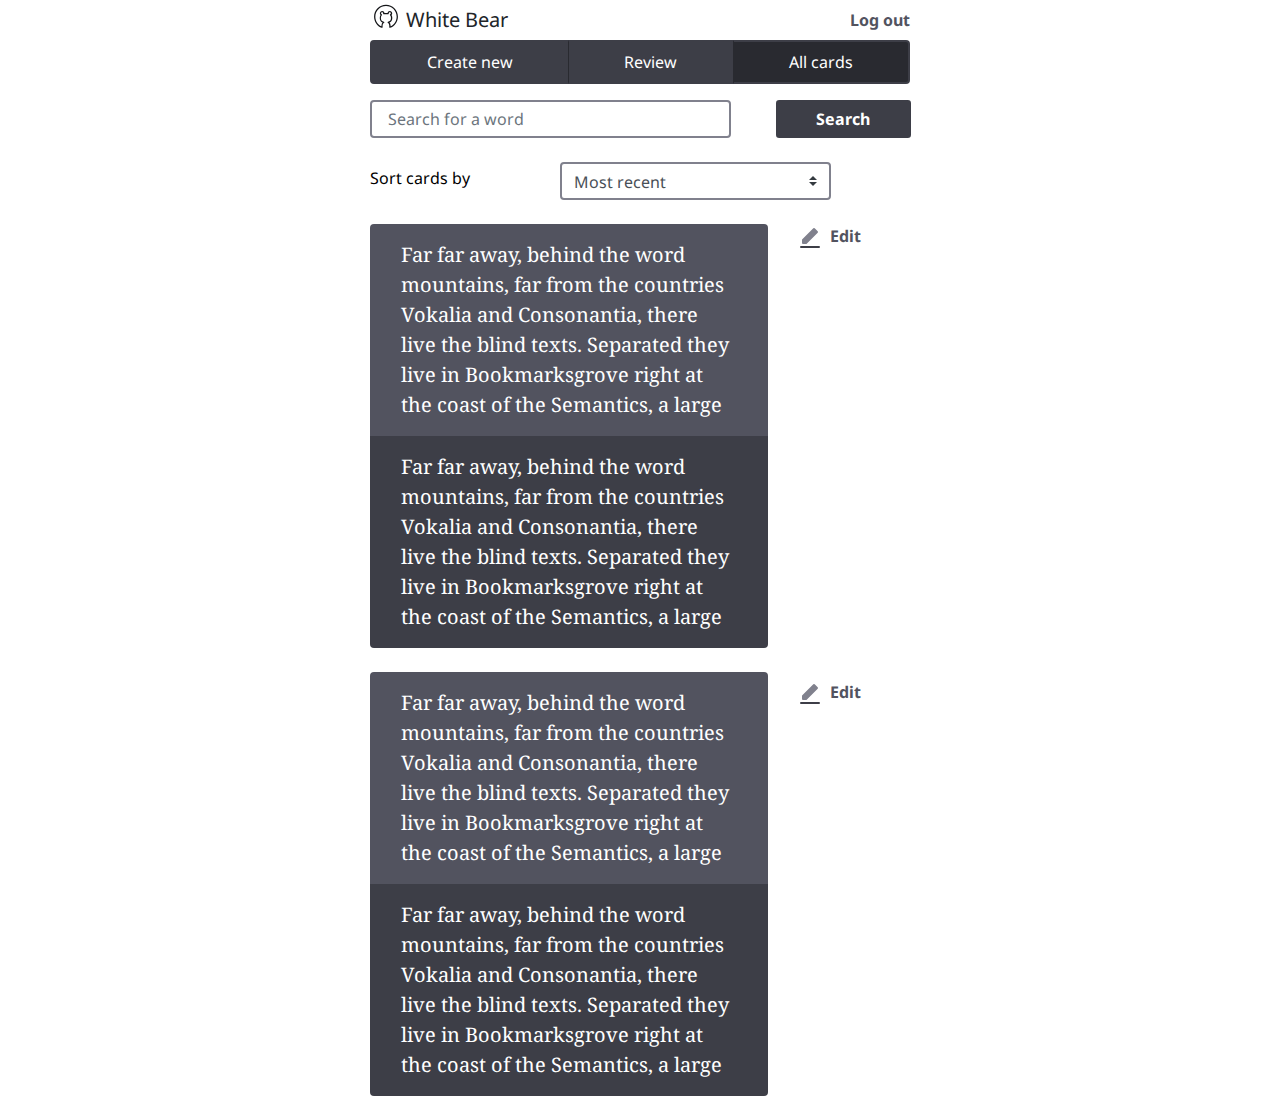
==== commit c9d0f54b: "Create edit page and added working jquery" ====
--- a/all-cards.html
+++ b/all-cards.html
@@ -56,7 +56,7 @@
                </div>
 
                <!-- top of all cards page -->
-               <div class="input-group-prepend my-4">
+               <div class="input-group-prepend mt-4 mb-5">
                   <input
                      type="text"
                      class="form-control col-8 thick-border"
@@ -70,84 +70,90 @@
                   </button>
                   <div class="clearfix"></div>
                </div>
-               <!-- text and drop down menu -->
-               <div class="input-group prepend my-4">
-                  <p class="ml-1">Sort cards by</p>
+               <!-- come back to fix dropdown -->
+               
+               <div class="input-group-prepend mt-2">
+                  <p class="mt-1">
+                     Sort cards by
+                  </p>
+                  <select class="col-6 offset-2 custom-select thick-border">
+                     <option selected>Most recent</option>
+                     <option value="1">Easiest</option>
+                     <option value="2">Hardiest</option>
+                     <option value="3">Oldest</option>
+                  </select>
                </div>
+               <div class="clearfix"></div>
+
+               
 
                <!-- first edit button -->
-               <div class="mr-4 float-right d-inline">
-                  <a
-                     href="edit.html"
-                     type="button"
-                     class="btn btn-link float-left justify-content-end"
-                  >
-                     <img
-                        src="/icons/edit.svg"
-                        width="20px"
-                        style="margin-bottom: 0px;"
-                        class="mr-1"
-                     />
-                     Edit
-                  </a>
-               </div>
-               <div class="my-5 col-10">
-                  <div class="card bg-primary col-md-12">
-                     <div class="card-body" style="color: white;">
-                        Far far away, behind the word mountains, far from the
-                        countries Vokalia and Consonantia, there live the blind
-                        texts. Separated they live in Bookmarksgrove right at
-                        the coast of the Semantics, a large
+               <div class="row">
+                  <div class="mt-5 col-9">
+                     <div class="card bg-primary col-md-12">
+                        <div class="card-body" style="color: white;">
+                           Far far away, behind the word mountains, far from the
+                           countries Vokalia and Consonantia, there live the
+                           blind texts. Separated they live in Bookmarksgrove
+                           right at the coast of the Semantics, a large
+                        </div>
+                     </div>
+
+                     <div class="card bg-secondary col-md-12 mb-5">
+                        <div class="card-body">
+                           Far far away, behind the word mountains, far from the
+                           countries Vokalia and Consonantia, there live the
+                           blind texts. Separated they live in Bookmarksgrove
+                           right at the coast of the Semantics, a large
+                        </div>
                      </div>
                   </div>
+                  <div class="mt-4 col-3">
+                     <a href="edit.html" type="button" class="btn btn-link">
+                        <img
+                           src="/icons/edit.svg"
+                           width="24px"
+                           style="margin-bottom: 0px;"
+                           class="mr-1"
+                        />
+                        Edit
+                     </a>
+                  </div>
+               </div>
+               <!-- second edit button-->
+               <div class="row">
+                  <div class="col-9">
+                     <div class="card bg-primary col-md-12">
+                        <div class="card-body" style="color: white;">
+                           Far far away, behind the word mountains, far from the
+                           countries Vokalia and Consonantia, there live the
+                           blind texts. Separated they live in Bookmarksgrove
+                           right at the coast of the Semantics, a large
+                        </div>
+                     </div>
 
-                  <div class="card bg-secondary col-md-12 mb-5">
-                     <div class="card-body">
-                        Far far away, behind the word mountains, far from the
-                        countries Vokalia and Consonantia, there live the blind
-                        texts. Separated they live in Bookmarksgrove right at
-                        the coast of the Semantics, a large
+                     <div class="card bg-secondary col-md-12 mb-5">
+                        <div class="card-body">
+                           Far far away, behind the word mountains, far from the
+                           countries Vokalia and Consonantia, there live the
+                           blind texts. Separated they live in Bookmarksgrove
+                           right at the coast of the Semantics, a large
+                        </div>
                      </div>
                   </div>
-               </div>
-
-               <!-- second edit button-->
-               <div class="mr-4 float-right d-inline">
-                  <a
-                     href="edit.html"
-                     type="button"
-                     class="btn btn-link float-left justify-content-end"
-                  >
-                     <img
-                        src="/icons/edit.svg"
-                        width="20px"
-                        style="margin-bottom: 0px;"
-                        class="mr-1"
-                     />
-                     Edit
-                  </a>
-               </div>
-               <!-- divider for bottom -->
-               <div class="my-5 col-10">
-                  <div class="card bg-primary col-md-12">
-                     <div class="card-body" style="color: white;">
-                        Far far away, behind the word mountains, far from the
-                        countries Vokalia and Consonantia, there live the blind
-                        texts. Separated they live in Bookmarksgrove right at
-                        the coast of the Semantics, a large
-                     </div>
+                  <div class=" col-3">
+                     <a href="edit.html" type="button" class="btn btn-link">
+                        <img
+                           src="/icons/edit.svg"
+                           width="24px"
+                           style="margin-bottom: 0px;"
+                           class="mr-1"
+                        />
+                        Edit
+                     </a>
                   </div>
-
-                  <div class="card bg-secondary col-md-12">
-                     <div class="card-body">
-                        Far far away, behind the word mountains, far from the
-                        countries Vokalia and Consonantia, there live the blind
-                        texts. Separated they live in Bookmarksgrove right at
-                        the coast of the Semantics, a large
-                     </div>
-                  </div>
-               </div>
-            </div>
+               
+            
          </div>
       </div>
    </body>
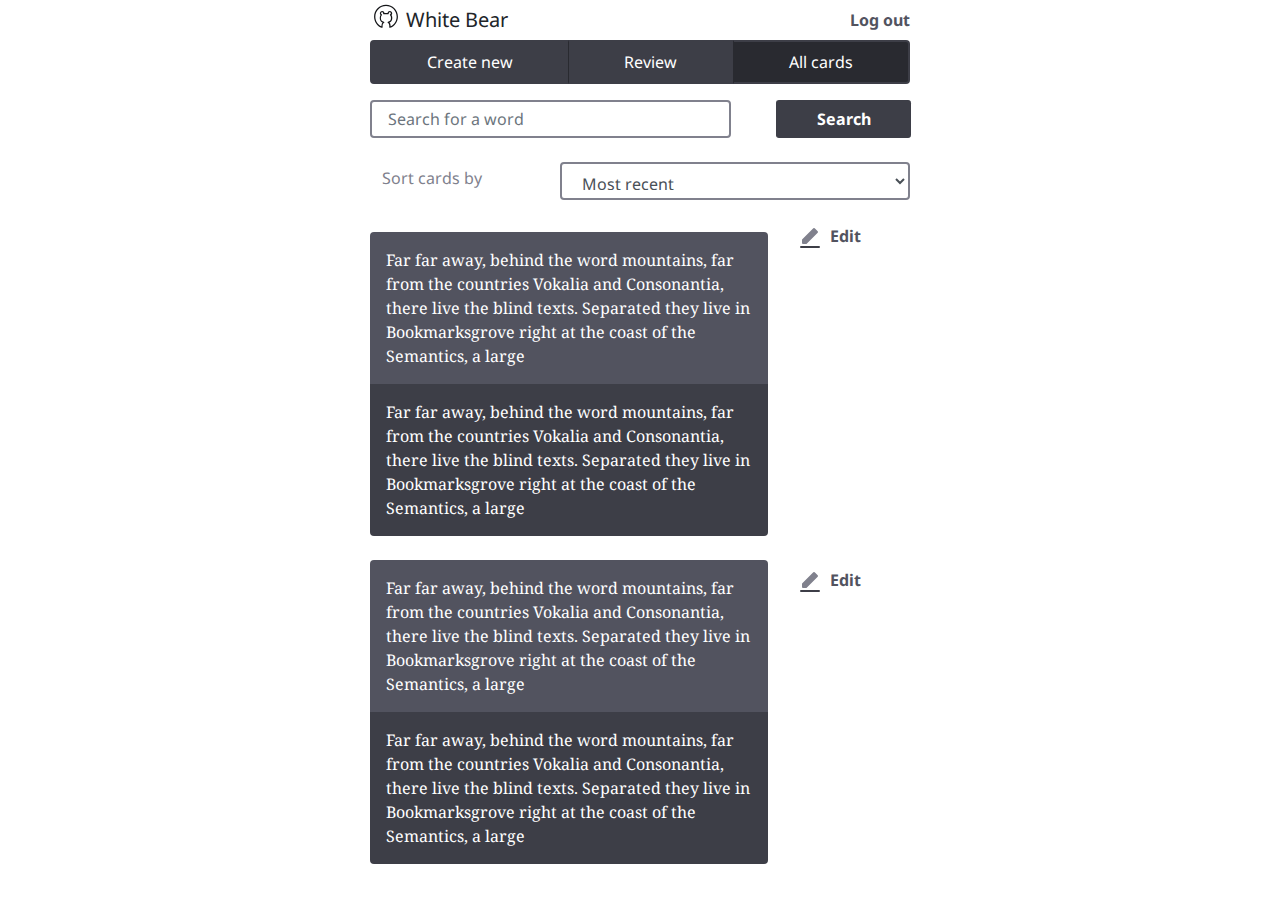
==== commit beb3b9bf: "Made landing mobile friendly, fixed columns" ====
--- a/all-cards.html
+++ b/all-cards.html
@@ -64,96 +64,103 @@
                   />
                   <button
                      type="submit"
-                     class="btn btn-secondary btn-sm col-3 offset-1"
+                     class="btn btn-primary btn-sm col-3 offset-1"
                   >
                      Search
                   </button>
                   <div class="clearfix"></div>
                </div>
                <!-- come back to fix dropdown -->
-               
-               <div class="input-group-prepend mt-2">
-                  <p class="mt-1">
-                     Sort cards by
-                  </p>
-                  <select class="col-6 offset-2 custom-select thick-border">
+
+               <div class="row">
+                  <div class="col-4">
+                     <p class="text-muted mt-1 ml-3">
+                        Sort cards by
+                     </p>
+                  </div>
+                     <div class="col-8">
+                  <select class="thick-border form-control">
                      <option selected>Most recent</option>
                      <option value="1">Easiest</option>
                      <option value="2">Hardiest</option>
                      <option value="3">Oldest</option>
                   </select>
                </div>
-               <div class="clearfix"></div>
+            </div>
+            <div class="clearfix"></div>
 
-               
-
-               <!-- first edit button -->
-               <div class="row">
-                  <div class="mt-5 col-9">
-                     <div class="card bg-primary col-md-12">
-                        <div class="card-body" style="color: white;">
-                           Far far away, behind the word mountains, far from the
-                           countries Vokalia and Consonantia, there live the
-                           blind texts. Separated they live in Bookmarksgrove
-                           right at the coast of the Semantics, a large
-                        </div>
-                     </div>
-
-                     <div class="card bg-secondary col-md-12 mb-5">
-                        <div class="card-body">
-                           Far far away, behind the word mountains, far from the
-                           countries Vokalia and Consonantia, there live the
-                           blind texts. Separated they live in Bookmarksgrove
-                           right at the coast of the Semantics, a large
-                        </div>
+            <!-- first edit button -->
+            <div class="row">
+               <div class="mt-6 col-9">
+                  <div class="card bg-primary ">
+                     <div
+                        class="card-body"
+                        style="color: white; font-size: 16px;"
+                     >
+                        Far far away, behind the word mountains, far from the
+                        countries Vokalia and Consonantia, there live the blind
+                        texts. Separated they live in Bookmarksgrove right at
+                        the coast of the Semantics, a large
                      </div>
                   </div>
-                  <div class="mt-4 col-3">
-                     <a href="edit.html" type="button" class="btn btn-link">
-                        <img
-                           src="/icons/edit.svg"
-                           width="24px"
-                           style="margin-bottom: 0px;"
-                           class="mr-1"
-                        />
-                        Edit
-                     </a>
+
+                  <div class="card bg-secondary  mb-5">
+                     <div class="card-body" style="font-size: 16px;">
+                        Far far away, behind the word mountains, far from the
+                        countries Vokalia and Consonantia, there live the blind
+                        texts. Separated they live in Bookmarksgrove right at
+                        the coast of the Semantics, a large
+                     </div>
                   </div>
                </div>
-               <!-- second edit button-->
-               <div class="row">
-                  <div class="col-9">
-                     <div class="card bg-primary col-md-12">
-                        <div class="card-body" style="color: white;">
-                           Far far away, behind the word mountains, far from the
-                           countries Vokalia and Consonantia, there live the
-                           blind texts. Separated they live in Bookmarksgrove
-                           right at the coast of the Semantics, a large
-                        </div>
-                     </div>
-
-                     <div class="card bg-secondary col-md-12 mb-5">
-                        <div class="card-body">
-                           Far far away, behind the word mountains, far from the
-                           countries Vokalia and Consonantia, there live the
-                           blind texts. Separated they live in Bookmarksgrove
-                           right at the coast of the Semantics, a large
-                        </div>
+               <div class="mt-4 col-3">
+                  <a href="edit.html" type="button" class="btn btn-link">
+                     <img
+                        src="/icons/edit.svg"
+                        width="24px"
+                        style="margin-bottom: 0px;"
+                        class="mr-1"
+                     />
+                     Edit
+                  </a>
+               </div>
+            </div>
+            <!-- second edit button-->
+            <div class="row">
+               <div class="col-9">
+                  <div class="card bg-primary">
+                     <div
+                        class="card-body"
+                        style="color: white; font-size: 16px;"
+                     >
+                        Far far away, behind the word mountains, far from the
+                        countries Vokalia and Consonantia, there live the blind
+                        texts. Separated they live in Bookmarksgrove right at
+                        the coast of the Semantics, a large
                      </div>
                   </div>
-                  <div class=" col-3">
-                     <a href="edit.html" type="button" class="btn btn-link">
-                        <img
-                           src="/icons/edit.svg"
-                           width="24px"
-                           style="margin-bottom: 0px;"
-                           class="mr-1"
-                        />
-                        Edit
-                     </a>
+
+                  <div class="card bg-secondary  mb-5">
+                     <div class="card-body" style="font-size: 16px;">
+                        Far far away, behind the word mountains, far from the
+                        countries Vokalia and Consonantia, there live the blind
+                        texts. Separated they live in Bookmarksgrove right at
+                        the coast of the Semantics, a large
+                     </div>
                   </div>
-               
-            
+               </div>
+               <div class="col-3">
+                  <a href="edit.html" type="button" class="btn btn-link">
+                     <img
+                        src="/icons/edit.svg"
+                        width="24px"
+                        style="margin-bottom: 0px;"
+                        class="mr-1"
+                     />
+                     Edit
+                  </a>
+               </div>
+            </div>
          </div>
       </div>
    </body>
--- a/style/dist.css
+++ b/style/dist.css
@@ -11332,6 +11332,30 @@
     border-color: #dee2e6;
   }
 }
+@media screen and (max-width: 640px) {
+  .img-size {
+    max-width: 110px;
+    max-height: 85px;
+  }
+
+  .h1-size {
+    font-size: 50px;
+  }
+}
+@media screen and (max-width: 1007px) {
+  .img-size {
+    max-width: 120px;
+    max-height: 90px;
+  }
+
+  .h1-size {
+    font-size: 55px;
+  }
+}
+h1 {
+  font-weight: 400;
+}
+
 h2 {
   font-size: 27px;
   font-family: "Noto Serif", serif;
@@ -11404,8 +11428,8 @@
 
 .background-image {
   background: url("../images/background-landing.jpg");
-  background-size: 100% 100%;
-  background-attachment: fixed;
+  background-position: center;
+  background-repeat: no-repeat;
 }
 
 .card {
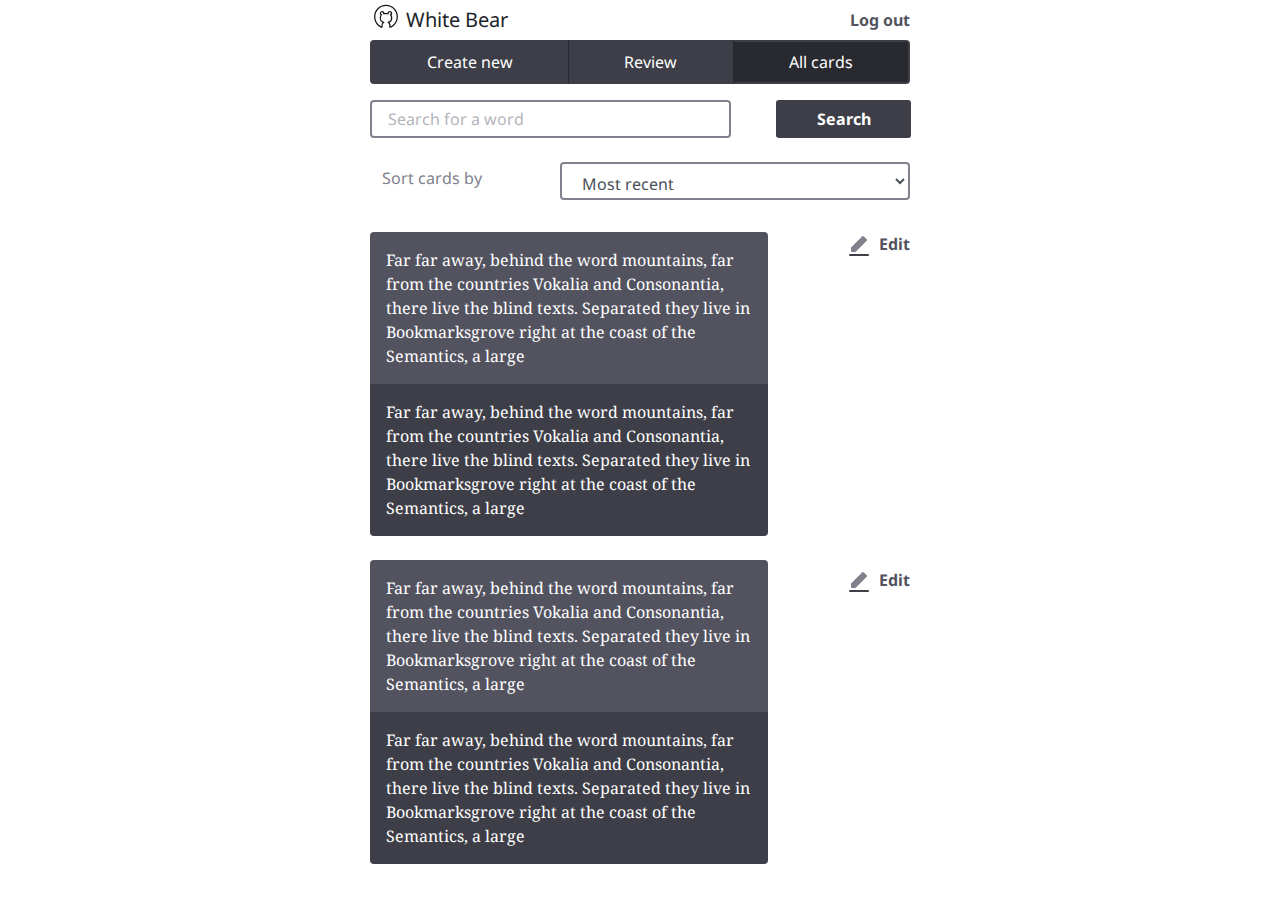
==== commit e6f3e9a2: "fixed edit card margins, add color to checkbox" ====
--- a/all-cards.html
+++ b/all-cards.html
@@ -74,7 +74,7 @@
 
                <div class="row">
                   <div class="col-4">
-                     <p class="text-muted mt-1 ml-3">
+                     <p class="text-muted mt-1 ml-3" >
                         Sort cards by
                      </p>
                   </div>
@@ -82,7 +82,7 @@
                   <select class="thick-border form-control">
                      <option selected>Most recent</option>
                      <option value="1">Easiest</option>
-                     <option value="2">Hardiest</option>
+                     <option value="2">Hardest</option>
                      <option value="3">Oldest</option>
                   </select>
                </div>
@@ -104,7 +104,7 @@
                      </div>
                   </div>
 
-                  <div class="card bg-secondary  mb-5">
+                  <div class="card bg-secondary mb-5">
                      <div class="card-body" style="font-size: 16px;">
                         Far far away, behind the word mountains, far from the
                         countries Vokalia and Consonantia, there live the blind
@@ -113,8 +113,8 @@
                      </div>
                   </div>
                </div>
-               <div class="mt-4 col-3">
-                  <a href="edit.html" type="button" class="btn btn-link">
+               <div class=" mt-5 col-3">
+                  <a href="edit.html" type="button" class="btn btn-link float-right">
                      <img
                         src="/icons/edit.svg"
                         width="24px"
@@ -150,7 +150,7 @@
                   </div>
                </div>
                <div class="col-3">
-                  <a href="edit.html" type="button" class="btn btn-link">
+                  <a href="edit.html" type="button" class="btn btn-link float-right">
                      <img
                         src="/icons/edit.svg"
                         width="24px"
--- a/style/dist.css
+++ b/style/dist.css
@@ -2016,7 +2016,7 @@
   box-shadow: 0 0 0 0.2rem rgba(0, 123, 255, 0.25);
 }
 .form-control::placeholder {
-  color: #6c757d;
+  color: #b4b4bb;
   opacity: 1;
 }
 .form-control:disabled, .form-control[readonly] {
@@ -11478,4 +11478,8 @@
   color: #fff;
 }
 
+.custom-control-input:checked ~ .custom-control-label::before {
+  background-color: #52535f;
+}
+
 /*# sourceMappingURL=dist.css.map */
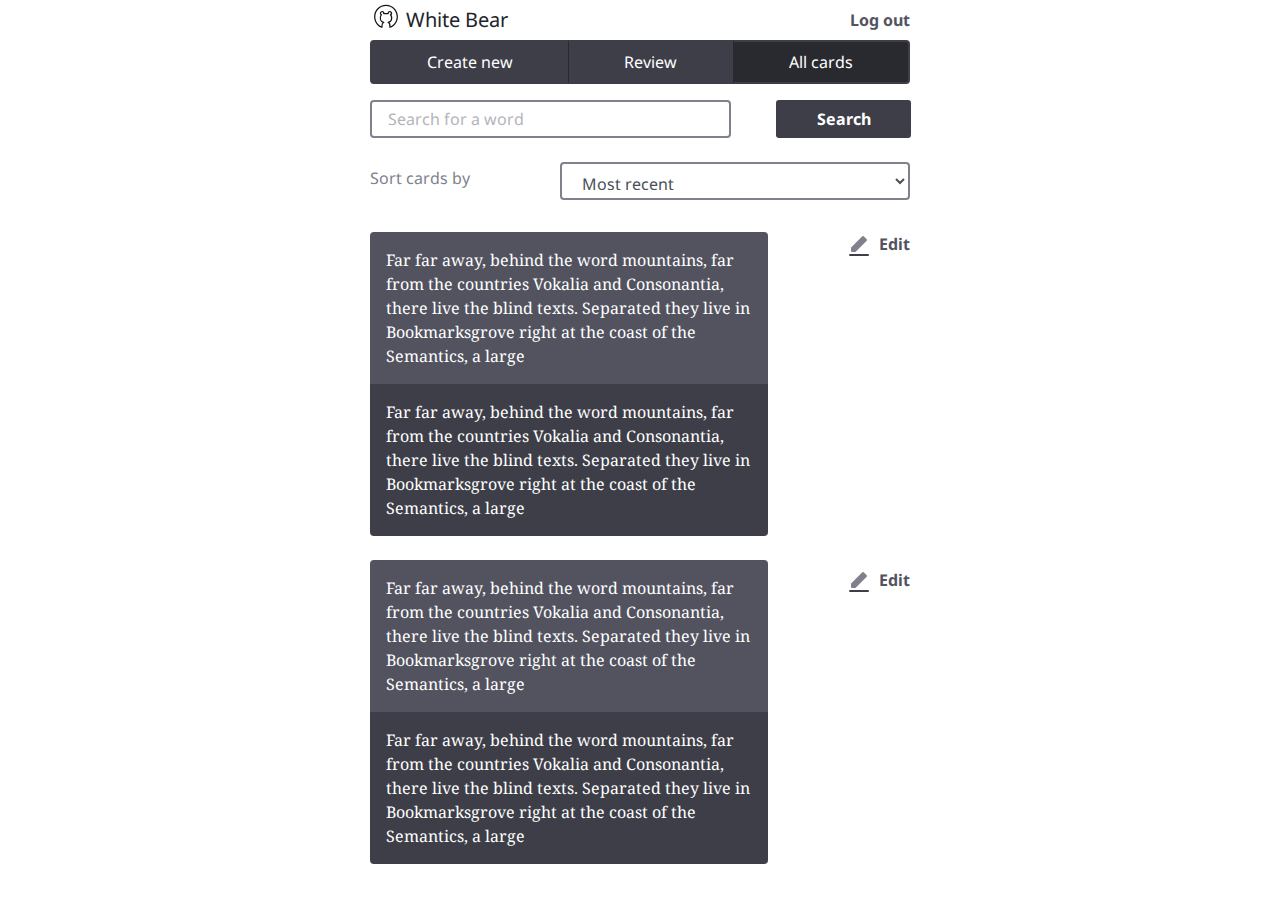
==== commit e97555f1: "add javascript to index page" ====
--- a/all-cards.html
+++ b/all-cards.html
@@ -74,7 +74,7 @@
 
                <div class="row">
                   <div class="col-4">
-                     <p class="text-muted mt-1 ml-3" >
+                     <p class="text-muted mt-1" >
                         Sort cards by
                      </p>
                   </div>
--- a/style/dist.css
+++ b/style/dist.css
@@ -510,7 +510,7 @@
   font-size: 87.5%;
   color: #fff;
   background-color: #212529;
-  border-radius: 4;
+  border-radius: 4px;
 }
 kbd kbd {
   padding: 0;
@@ -1984,7 +1984,7 @@
   display: block;
   width: 100%;
   height: calc(1.5em + 0.75rem + 2px);
-  padding: 8 1rem;
+  padding: 8px 16px;
   font-size: 1rem;
   font-weight: 400;
   line-height: 1.5;
@@ -2060,7 +2060,7 @@
 .form-control-plaintext {
   display: block;
   width: 100%;
-  padding: 8 0;
+  padding: 8px 0;
   margin-bottom: 0;
   font-size: 1rem;
   line-height: 1.5;
@@ -2076,7 +2076,7 @@
 
 .form-control-sm {
   height: calc(1.5em + 0.5rem + 2px);
-  padding: 4 1rem;
+  padding: 4px 16px;
   font-size: 1rem;
   line-height: 1.5;
   border-radius: 0.2rem;
@@ -2084,7 +2084,7 @@
 
 .form-control-lg {
   height: calc(1.5em + 1rem + 2px);
-  padding: 8 32;
+  padding: 8px 32px;
   font-size: 1rem;
   line-height: 1.5;
   border-radius: 0.3rem;
@@ -2402,7 +2402,7 @@
   user-select: none;
   background-color: transparent;
   border: 2px solid transparent;
-  padding: 8 1rem;
+  padding: 8px 16px;
   font-size: 1rem;
   line-height: 1.5;
   border-radius: 0.25rem;
@@ -2888,14 +2888,14 @@
 }
 
 .btn-lg, .btn-group-lg > .btn {
-  padding: 8 32;
+  padding: 8px 32px;
   font-size: 1rem;
   line-height: 1.5;
   border-radius: 0.3rem;
 }
 
 .btn-sm, .btn-group-sm > .btn {
-  padding: 4 1rem;
+  padding: 4px 16px;
   font-size: 1rem;
   line-height: 1.5;
   border-radius: 0.2rem;
@@ -3223,8 +3223,8 @@
 }
 
 .dropdown-toggle-split {
-  padding-right: 0.75rem;
-  padding-left: 0.75rem;
+  padding-right: 12px;
+  padding-left: 12px;
 }
 .dropdown-toggle-split::after, .dropup .dropdown-toggle-split::after, .dropright .dropdown-toggle-split::after {
   margin-left: 0;
@@ -3234,13 +3234,13 @@
 }
 
 .btn-sm + .dropdown-toggle-split, .btn-group-sm > .btn + .dropdown-toggle-split {
-  padding-right: 0.75rem;
-  padding-left: 0.75rem;
+  padding-right: 12px;
+  padding-left: 12px;
 }
 
 .btn-lg + .dropdown-toggle-split, .btn-group-lg > .btn + .dropdown-toggle-split {
-  padding-right: 24;
-  padding-left: 24;
+  padding-right: 24px;
+  padding-left: 24px;
 }
 
 .btn-group-vertical {
@@ -3376,7 +3376,7 @@
 .input-group-text {
   display: flex;
   align-items: center;
-  padding: 8 1rem;
+  padding: 8px 16px;
   margin-bottom: 0;
   font-size: 1rem;
   font-weight: 400;
@@ -3404,7 +3404,7 @@
 .input-group-lg > .input-group-append > .input-group-text,
 .input-group-lg > .input-group-prepend > .btn,
 .input-group-lg > .input-group-append > .btn {
-  padding: 8 32;
+  padding: 8px 32px;
   font-size: 1rem;
   line-height: 1.5;
   border-radius: 0.3rem;
@@ -3421,7 +3421,7 @@
 .input-group-sm > .input-group-append > .input-group-text,
 .input-group-sm > .input-group-prepend > .btn,
 .input-group-sm > .input-group-append > .btn {
-  padding: 4 1rem;
+  padding: 4px 16px;
   font-size: 1rem;
   line-height: 1.5;
   border-radius: 0.2rem;
@@ -4316,15 +4316,15 @@
 .card-body {
   flex: 1 1 auto;
   min-height: 1px;
-  padding: 1rem;
+  padding: 16px;
 }
 
 .card-title {
-  margin-bottom: 1rem;
+  margin-bottom: 16px;
 }
 
 .card-subtitle {
-  margin-top: -0.5rem;
+  margin-top: -8px;
   margin-bottom: 0;
 }
 
@@ -4336,11 +4336,11 @@
   text-decoration: none;
 }
 .card-link + .card-link {
-  margin-left: 1rem;
+  margin-left: 16px;
 }
 
 .card-header {
-  padding: 1rem 1rem;
+  padding: 16px 16px;
   margin-bottom: 0;
   background-color: rgba(0, 0, 0, 0.03);
   border-bottom: 1px solid rgba(0, 0, 0, 0.125);
@@ -4353,7 +4353,7 @@
 }
 
 .card-footer {
-  padding: 1rem 1rem;
+  padding: 16px 16px;
   background-color: rgba(0, 0, 0, 0.03);
   border-top: 1px solid rgba(0, 0, 0, 0.125);
 }
@@ -4362,15 +4362,15 @@
 }
 
 .card-header-tabs {
-  margin-right: -0.5rem;
-  margin-bottom: -1rem;
-  margin-left: -0.5rem;
+  margin-right: -8px;
+  margin-bottom: -16px;
+  margin-left: -8px;
   border-bottom: 0;
 }
 
 .card-header-pills {
-  margin-right: -0.5rem;
-  margin-left: -0.5rem;
+  margin-right: -8px;
+  margin-left: -8px;
 }
 
 .card-img-overlay {
@@ -4527,7 +4527,7 @@
   display: flex;
   padding-left: 0;
   list-style: none;
-  border-radius: 4;
+  border-radius: 4px;
 }
 
 .page-link {
@@ -4555,12 +4555,12 @@
 
 .page-item:first-child .page-link {
   margin-left: 0;
-  border-top-left-radius: 4;
-  border-bottom-left-radius: 4;
+  border-top-left-radius: 4px;
+  border-bottom-left-radius: 4px;
 }
 .page-item:last-child .page-link {
-  border-top-right-radius: 4;
-  border-bottom-right-radius: 4;
+  border-top-right-radius: 4px;
+  border-bottom-right-radius: 4px;
 }
 .page-item.active .page-link {
   z-index: 3;
@@ -4582,12 +4582,12 @@
   line-height: 1.5;
 }
 .pagination-lg .page-item:first-child .page-link {
-  border-top-left-radius: 4;
-  border-bottom-left-radius: 4;
+  border-top-left-radius: 4px;
+  border-bottom-left-radius: 4px;
 }
 .pagination-lg .page-item:last-child .page-link {
-  border-top-right-radius: 4;
-  border-bottom-right-radius: 4;
+  border-top-right-radius: 4px;
+  border-bottom-right-radius: 4px;
 }
 
 .pagination-sm .page-link {
@@ -4596,12 +4596,12 @@
   line-height: 1.5;
 }
 .pagination-sm .page-item:first-child .page-link {
-  border-top-left-radius: 4;
-  border-bottom-left-radius: 4;
+  border-top-left-radius: 4px;
+  border-bottom-left-radius: 4px;
 }
 .pagination-sm .page-item:last-child .page-link {
-  border-top-right-radius: 4;
-  border-bottom-right-radius: 4;
+  border-top-right-radius: 4px;
+  border-bottom-right-radius: 4px;
 }
 
 .badge {
@@ -4748,7 +4748,7 @@
   padding: 2rem 1rem;
   margin-bottom: 2rem;
   background-color: #e9ecef;
-  border-radius: 4;
+  border-radius: 4px;
 }
 @media (min-width: 576px) {
   .jumbotron {
@@ -6159,35 +6159,35 @@
 }
 
 .rounded-sm {
-  border-radius: 4 !important;
+  border-radius: 4px !important;
 }
 
 .rounded {
-  border-radius: 4 !important;
+  border-radius: 4px !important;
 }
 
 .rounded-top {
-  border-top-left-radius: 4 !important;
-  border-top-right-radius: 4 !important;
+  border-top-left-radius: 4px !important;
+  border-top-right-radius: 4px !important;
 }
 
 .rounded-right {
-  border-top-right-radius: 4 !important;
-  border-bottom-right-radius: 4 !important;
+  border-top-right-radius: 4px !important;
+  border-bottom-right-radius: 4px !important;
 }
 
 .rounded-bottom {
-  border-bottom-right-radius: 4 !important;
-  border-bottom-left-radius: 4 !important;
+  border-bottom-right-radius: 4px !important;
+  border-bottom-left-radius: 4px !important;
 }
 
 .rounded-left {
-  border-top-left-radius: 4 !important;
-  border-bottom-left-radius: 4 !important;
+  border-top-left-radius: 4px !important;
+  border-bottom-left-radius: 4px !important;
 }
 
 .rounded-lg {
-  border-radius: 4 !important;
+  border-radius: 4px !important;
 }
 
 .rounded-circle {
@@ -7400,699 +7400,699 @@
 }
 
 .m-0 {
-  margin: 0 !important;
+  margin: 0px !important;
 }
 
 .mt-0,
 .my-0 {
-  margin-top: 0 !important;
+  margin-top: 0px !important;
 }
 
 .mr-0,
 .mx-0 {
-  margin-right: 0 !important;
+  margin-right: 0px !important;
 }
 
 .mb-0,
 .my-0 {
-  margin-bottom: 0 !important;
+  margin-bottom: 0px !important;
 }
 
 .ml-0,
 .mx-0 {
-  margin-left: 0 !important;
+  margin-left: 0px !important;
 }
 
 .m-1 {
-  margin: 4 !important;
+  margin: 4px !important;
 }
 
 .mt-1,
 .my-1 {
-  margin-top: 4 !important;
+  margin-top: 4px !important;
 }
 
 .mr-1,
 .mx-1 {
-  margin-right: 4 !important;
+  margin-right: 4px !important;
 }
 
 .mb-1,
 .my-1 {
-  margin-bottom: 4 !important;
+  margin-bottom: 4px !important;
 }
 
 .ml-1,
 .mx-1 {
-  margin-left: 4 !important;
+  margin-left: 4px !important;
 }
 
 .m-2 {
-  margin: 8 !important;
+  margin: 8px !important;
 }
 
 .mt-2,
 .my-2 {
-  margin-top: 8 !important;
+  margin-top: 8px !important;
 }
 
 .mr-2,
 .mx-2 {
-  margin-right: 8 !important;
+  margin-right: 8px !important;
 }
 
 .mb-2,
 .my-2 {
-  margin-bottom: 8 !important;
+  margin-bottom: 8px !important;
 }
 
 .ml-2,
 .mx-2 {
-  margin-left: 8 !important;
+  margin-left: 8px !important;
 }
 
 .m-3 {
-  margin: 12 !important;
+  margin: 12px !important;
 }
 
 .mt-3,
 .my-3 {
-  margin-top: 12 !important;
+  margin-top: 12px !important;
 }
 
 .mr-3,
 .mx-3 {
-  margin-right: 12 !important;
+  margin-right: 12px !important;
 }
 
 .mb-3,
 .my-3 {
-  margin-bottom: 12 !important;
+  margin-bottom: 12px !important;
 }
 
 .ml-3,
 .mx-3 {
-  margin-left: 12 !important;
+  margin-left: 12px !important;
 }
 
 .m-4 {
-  margin: 1rem !important;
+  margin: 16px !important;
 }
 
 .mt-4,
 .my-4 {
-  margin-top: 1rem !important;
+  margin-top: 16px !important;
 }
 
 .mr-4,
 .mx-4 {
-  margin-right: 1rem !important;
+  margin-right: 16px !important;
 }
 
 .mb-4,
 .my-4 {
-  margin-bottom: 1rem !important;
+  margin-bottom: 16px !important;
 }
 
 .ml-4,
 .mx-4 {
-  margin-left: 1rem !important;
+  margin-left: 16px !important;
 }
 
 .m-5 {
-  margin: 24 !important;
+  margin: 24px !important;
 }
 
 .mt-5,
 .my-5 {
-  margin-top: 24 !important;
+  margin-top: 24px !important;
 }
 
 .mr-5,
 .mx-5 {
-  margin-right: 24 !important;
+  margin-right: 24px !important;
 }
 
 .mb-5,
 .my-5 {
-  margin-bottom: 24 !important;
+  margin-bottom: 24px !important;
 }
 
 .ml-5,
 .mx-5 {
-  margin-left: 24 !important;
+  margin-left: 24px !important;
 }
 
 .m-6 {
-  margin: 32 !important;
+  margin: 32px !important;
 }
 
 .mt-6,
 .my-6 {
-  margin-top: 32 !important;
+  margin-top: 32px !important;
 }
 
 .mr-6,
 .mx-6 {
-  margin-right: 32 !important;
+  margin-right: 32px !important;
 }
 
 .mb-6,
 .my-6 {
-  margin-bottom: 32 !important;
+  margin-bottom: 32px !important;
 }
 
 .ml-6,
 .mx-6 {
-  margin-left: 32 !important;
+  margin-left: 32px !important;
 }
 
 .m-7 {
-  margin: 48 !important;
+  margin: 48px !important;
 }
 
 .mt-7,
 .my-7 {
-  margin-top: 48 !important;
+  margin-top: 48px !important;
 }
 
 .mr-7,
 .mx-7 {
-  margin-right: 48 !important;
+  margin-right: 48px !important;
 }
 
 .mb-7,
 .my-7 {
-  margin-bottom: 48 !important;
+  margin-bottom: 48px !important;
 }
 
 .ml-7,
 .mx-7 {
-  margin-left: 48 !important;
+  margin-left: 48px !important;
 }
 
 .m-8 {
-  margin: 64 !important;
+  margin: 64px !important;
 }
 
 .mt-8,
 .my-8 {
-  margin-top: 64 !important;
+  margin-top: 64px !important;
 }
 
 .mr-8,
 .mx-8 {
-  margin-right: 64 !important;
+  margin-right: 64px !important;
 }
 
 .mb-8,
 .my-8 {
-  margin-bottom: 64 !important;
+  margin-bottom: 64px !important;
 }
 
 .ml-8,
 .mx-8 {
-  margin-left: 64 !important;
+  margin-left: 64px !important;
 }
 
 .m-9 {
-  margin: 128 !important;
+  margin: 128px !important;
 }
 
 .mt-9,
 .my-9 {
-  margin-top: 128 !important;
+  margin-top: 128px !important;
 }
 
 .mr-9,
 .mx-9 {
-  margin-right: 128 !important;
+  margin-right: 128px !important;
 }
 
 .mb-9,
 .my-9 {
-  margin-bottom: 128 !important;
+  margin-bottom: 128px !important;
 }
 
 .ml-9,
 .mx-9 {
-  margin-left: 128 !important;
+  margin-left: 128px !important;
 }
 
 .p-0 {
-  padding: 0 !important;
+  padding: 0px !important;
 }
 
 .pt-0,
 .py-0 {
-  padding-top: 0 !important;
+  padding-top: 0px !important;
 }
 
 .pr-0,
 .px-0 {
-  padding-right: 0 !important;
+  padding-right: 0px !important;
 }
 
 .pb-0,
 .py-0 {
-  padding-bottom: 0 !important;
+  padding-bottom: 0px !important;
 }
 
 .pl-0,
 .px-0 {
-  padding-left: 0 !important;
+  padding-left: 0px !important;
 }
 
 .p-1 {
-  padding: 4 !important;
+  padding: 4px !important;
 }
 
 .pt-1,
 .py-1 {
-  padding-top: 4 !important;
+  padding-top: 4px !important;
 }
 
 .pr-1,
 .px-1 {
-  padding-right: 4 !important;
+  padding-right: 4px !important;
 }
 
 .pb-1,
 .py-1 {
-  padding-bottom: 4 !important;
+  padding-bottom: 4px !important;
 }
 
 .pl-1,
 .px-1 {
-  padding-left: 4 !important;
+  padding-left: 4px !important;
 }
 
 .p-2 {
-  padding: 8 !important;
+  padding: 8px !important;
 }
 
 .pt-2,
 .py-2 {
-  padding-top: 8 !important;
+  padding-top: 8px !important;
 }
 
 .pr-2,
 .px-2 {
-  padding-right: 8 !important;
+  padding-right: 8px !important;
 }
 
 .pb-2,
 .py-2 {
-  padding-bottom: 8 !important;
+  padding-bottom: 8px !important;
 }
 
 .pl-2,
 .px-2 {
-  padding-left: 8 !important;
+  padding-left: 8px !important;
 }
 
 .p-3 {
-  padding: 12 !important;
+  padding: 12px !important;
 }
 
 .pt-3,
 .py-3 {
-  padding-top: 12 !important;
+  padding-top: 12px !important;
 }
 
 .pr-3,
 .px-3 {
-  padding-right: 12 !important;
+  padding-right: 12px !important;
 }
 
 .pb-3,
 .py-3 {
-  padding-bottom: 12 !important;
+  padding-bottom: 12px !important;
 }
 
 .pl-3,
 .px-3 {
-  padding-left: 12 !important;
+  padding-left: 12px !important;
 }
 
 .p-4 {
-  padding: 1rem !important;
+  padding: 16px !important;
 }
 
 .pt-4,
 .py-4 {
-  padding-top: 1rem !important;
+  padding-top: 16px !important;
 }
 
 .pr-4,
 .px-4 {
-  padding-right: 1rem !important;
+  padding-right: 16px !important;
 }
 
 .pb-4,
 .py-4 {
-  padding-bottom: 1rem !important;
+  padding-bottom: 16px !important;
 }
 
 .pl-4,
 .px-4 {
-  padding-left: 1rem !important;
+  padding-left: 16px !important;
 }
 
 .p-5 {
-  padding: 24 !important;
+  padding: 24px !important;
 }
 
 .pt-5,
 .py-5 {
-  padding-top: 24 !important;
+  padding-top: 24px !important;
 }
 
 .pr-5,
 .px-5 {
-  padding-right: 24 !important;
+  padding-right: 24px !important;
 }
 
 .pb-5,
 .py-5 {
-  padding-bottom: 24 !important;
+  padding-bottom: 24px !important;
 }
 
 .pl-5,
 .px-5 {
-  padding-left: 24 !important;
+  padding-left: 24px !important;
 }
 
 .p-6 {
-  padding: 32 !important;
+  padding: 32px !important;
 }
 
 .pt-6,
 .py-6 {
-  padding-top: 32 !important;
+  padding-top: 32px !important;
 }
 
 .pr-6,
 .px-6 {
-  padding-right: 32 !important;
+  padding-right: 32px !important;
 }
 
 .pb-6,
 .py-6 {
-  padding-bottom: 32 !important;
+  padding-bottom: 32px !important;
 }
 
 .pl-6,
 .px-6 {
-  padding-left: 32 !important;
+  padding-left: 32px !important;
 }
 
 .p-7 {
-  padding: 48 !important;
+  padding: 48px !important;
 }
 
 .pt-7,
 .py-7 {
-  padding-top: 48 !important;
+  padding-top: 48px !important;
 }
 
 .pr-7,
 .px-7 {
-  padding-right: 48 !important;
+  padding-right: 48px !important;
 }
 
 .pb-7,
 .py-7 {
-  padding-bottom: 48 !important;
+  padding-bottom: 48px !important;
 }
 
 .pl-7,
 .px-7 {
-  padding-left: 48 !important;
+  padding-left: 48px !important;
 }
 
 .p-8 {
-  padding: 64 !important;
+  padding: 64px !important;
 }
 
 .pt-8,
 .py-8 {
-  padding-top: 64 !important;
+  padding-top: 64px !important;
 }
 
 .pr-8,
 .px-8 {
-  padding-right: 64 !important;
+  padding-right: 64px !important;
 }
 
 .pb-8,
 .py-8 {
-  padding-bottom: 64 !important;
+  padding-bottom: 64px !important;
 }
 
 .pl-8,
 .px-8 {
-  padding-left: 64 !important;
+  padding-left: 64px !important;
 }
 
 .p-9 {
-  padding: 128 !important;
+  padding: 128px !important;
 }
 
 .pt-9,
 .py-9 {
-  padding-top: 128 !important;
+  padding-top: 128px !important;
 }
 
 .pr-9,
 .px-9 {
-  padding-right: 128 !important;
+  padding-right: 128px !important;
 }
 
 .pb-9,
 .py-9 {
-  padding-bottom: 128 !important;
+  padding-bottom: 128px !important;
 }
 
 .pl-9,
 .px-9 {
-  padding-left: 128 !important;
+  padding-left: 128px !important;
 }
 
 .m-n1 {
-  margin: -4 !important;
+  margin: -4px !important;
 }
 
 .mt-n1,
 .my-n1 {
-  margin-top: -4 !important;
+  margin-top: -4px !important;
 }
 
 .mr-n1,
 .mx-n1 {
-  margin-right: -4 !important;
+  margin-right: -4px !important;
 }
 
 .mb-n1,
 .my-n1 {
-  margin-bottom: -4 !important;
+  margin-bottom: -4px !important;
 }
 
 .ml-n1,
 .mx-n1 {
-  margin-left: -4 !important;
+  margin-left: -4px !important;
 }
 
 .m-n2 {
-  margin: -8 !important;
+  margin: -8px !important;
 }
 
 .mt-n2,
 .my-n2 {
-  margin-top: -8 !important;
+  margin-top: -8px !important;
 }
 
 .mr-n2,
 .mx-n2 {
-  margin-right: -8 !important;
+  margin-right: -8px !important;
 }
 
 .mb-n2,
 .my-n2 {
-  margin-bottom: -8 !important;
+  margin-bottom: -8px !important;
 }
 
 .ml-n2,
 .mx-n2 {
-  margin-left: -8 !important;
+  margin-left: -8px !important;
 }
 
 .m-n3 {
-  margin: -12 !important;
+  margin: -12px !important;
 }
 
 .mt-n3,
 .my-n3 {
-  margin-top: -12 !important;
+  margin-top: -12px !important;
 }
 
 .mr-n3,
 .mx-n3 {
-  margin-right: -12 !important;
+  margin-right: -12px !important;
 }
 
 .mb-n3,
 .my-n3 {
-  margin-bottom: -12 !important;
+  margin-bottom: -12px !important;
 }
 
 .ml-n3,
 .mx-n3 {
-  margin-left: -12 !important;
+  margin-left: -12px !important;
 }
 
 .m-n4 {
-  margin: -1rem !important;
+  margin: -16px !important;
 }
 
 .mt-n4,
 .my-n4 {
-  margin-top: -1rem !important;
+  margin-top: -16px !important;
 }
 
 .mr-n4,
 .mx-n4 {
-  margin-right: -1rem !important;
+  margin-right: -16px !important;
 }
 
 .mb-n4,
 .my-n4 {
-  margin-bottom: -1rem !important;
+  margin-bottom: -16px !important;
 }
 
 .ml-n4,
 .mx-n4 {
-  margin-left: -1rem !important;
+  margin-left: -16px !important;
 }
 
 .m-n5 {
-  margin: -24 !important;
+  margin: -24px !important;
 }
 
 .mt-n5,
 .my-n5 {
-  margin-top: -24 !important;
+  margin-top: -24px !important;
 }
 
 .mr-n5,
 .mx-n5 {
-  margin-right: -24 !important;
+  margin-right: -24px !important;
 }
 
 .mb-n5,
 .my-n5 {
-  margin-bottom: -24 !important;
+  margin-bottom: -24px !important;
 }
 
 .ml-n5,
 .mx-n5 {
-  margin-left: -24 !important;
+  margin-left: -24px !important;
 }
 
 .m-n6 {
-  margin: -32 !important;
+  margin: -32px !important;
 }
 
 .mt-n6,
 .my-n6 {
-  margin-top: -32 !important;
+  margin-top: -32px !important;
 }
 
 .mr-n6,
 .mx-n6 {
-  margin-right: -32 !important;
+  margin-right: -32px !important;
 }
 
 .mb-n6,
 .my-n6 {
-  margin-bottom: -32 !important;
+  margin-bottom: -32px !important;
 }
 
 .ml-n6,
 .mx-n6 {
-  margin-left: -32 !important;
+  margin-left: -32px !important;
 }
 
 .m-n7 {
-  margin: -48 !important;
+  margin: -48px !important;
 }
 
 .mt-n7,
 .my-n7 {
-  margin-top: -48 !important;
+  margin-top: -48px !important;
 }
 
 .mr-n7,
 .mx-n7 {
-  margin-right: -48 !important;
+  margin-right: -48px !important;
 }
 
 .mb-n7,
 .my-n7 {
-  margin-bottom: -48 !important;
+  margin-bottom: -48px !important;
 }
 
 .ml-n7,
 .mx-n7 {
-  margin-left: -48 !important;
+  margin-left: -48px !important;
 }
 
 .m-n8 {
-  margin: -64 !important;
+  margin: -64px !important;
 }
 
 .mt-n8,
 .my-n8 {
-  margin-top: -64 !important;
+  margin-top: -64px !important;
 }
 
 .mr-n8,
 .mx-n8 {
-  margin-right: -64 !important;
+  margin-right: -64px !important;
 }
 
 .mb-n8,
 .my-n8 {
-  margin-bottom: -64 !important;
+  margin-bottom: -64px !important;
 }
 
 .ml-n8,
 .mx-n8 {
-  margin-left: -64 !important;
+  margin-left: -64px !important;
 }
 
 .m-n9 {
-  margin: -128 !important;
+  margin: -128px !important;
 }
 
 .mt-n9,
 .my-n9 {
-  margin-top: -128 !important;
+  margin-top: -128px !important;
 }
 
 .mr-n9,
 .mx-n9 {
-  margin-right: -128 !important;
+  margin-right: -128px !important;
 }
 
 .mb-n9,
 .my-n9 {
-  margin-bottom: -128 !important;
+  margin-bottom: -128px !important;
 }
 
 .ml-n9,
 .mx-n9 {
-  margin-left: -128 !important;
+  margin-left: -128px !important;
 }
 
 .m-auto {
@@ -8121,699 +8121,699 @@
 
 @media (min-width: 576px) {
   .m-sm-0 {
-    margin: 0 !important;
+    margin: 0px !important;
   }
 
   .mt-sm-0,
 .my-sm-0 {
-    margin-top: 0 !important;
+    margin-top: 0px !important;
   }
 
   .mr-sm-0,
 .mx-sm-0 {
-    margin-right: 0 !important;
+    margin-right: 0px !important;
   }
 
   .mb-sm-0,
 .my-sm-0 {
-    margin-bottom: 0 !important;
+    margin-bottom: 0px !important;
   }
 
   .ml-sm-0,
 .mx-sm-0 {
-    margin-left: 0 !important;
+    margin-left: 0px !important;
   }
 
   .m-sm-1 {
-    margin: 4 !important;
+    margin: 4px !important;
   }
 
   .mt-sm-1,
 .my-sm-1 {
-    margin-top: 4 !important;
+    margin-top: 4px !important;
   }
 
   .mr-sm-1,
 .mx-sm-1 {
-    margin-right: 4 !important;
+    margin-right: 4px !important;
   }
 
   .mb-sm-1,
 .my-sm-1 {
-    margin-bottom: 4 !important;
+    margin-bottom: 4px !important;
   }
 
   .ml-sm-1,
 .mx-sm-1 {
-    margin-left: 4 !important;
+    margin-left: 4px !important;
   }
 
   .m-sm-2 {
-    margin: 8 !important;
+    margin: 8px !important;
   }
 
   .mt-sm-2,
 .my-sm-2 {
-    margin-top: 8 !important;
+    margin-top: 8px !important;
   }
 
   .mr-sm-2,
 .mx-sm-2 {
-    margin-right: 8 !important;
+    margin-right: 8px !important;
   }
 
   .mb-sm-2,
 .my-sm-2 {
-    margin-bottom: 8 !important;
+    margin-bottom: 8px !important;
   }
 
   .ml-sm-2,
 .mx-sm-2 {
-    margin-left: 8 !important;
+    margin-left: 8px !important;
   }
 
   .m-sm-3 {
-    margin: 12 !important;
+    margin: 12px !important;
   }
 
   .mt-sm-3,
 .my-sm-3 {
-    margin-top: 12 !important;
+    margin-top: 12px !important;
   }
 
   .mr-sm-3,
 .mx-sm-3 {
-    margin-right: 12 !important;
+    margin-right: 12px !important;
   }
 
   .mb-sm-3,
 .my-sm-3 {
-    margin-bottom: 12 !important;
+    margin-bottom: 12px !important;
   }
 
   .ml-sm-3,
 .mx-sm-3 {
-    margin-left: 12 !important;
+    margin-left: 12px !important;
   }
 
   .m-sm-4 {
-    margin: 1rem !important;
+    margin: 16px !important;
   }
 
   .mt-sm-4,
 .my-sm-4 {
-    margin-top: 1rem !important;
+    margin-top: 16px !important;
   }
 
   .mr-sm-4,
 .mx-sm-4 {
-    margin-right: 1rem !important;
+    margin-right: 16px !important;
   }
 
   .mb-sm-4,
 .my-sm-4 {
-    margin-bottom: 1rem !important;
+    margin-bottom: 16px !important;
   }
 
   .ml-sm-4,
 .mx-sm-4 {
-    margin-left: 1rem !important;
+    margin-left: 16px !important;
   }
 
   .m-sm-5 {
-    margin: 24 !important;
+    margin: 24px !important;
   }
 
   .mt-sm-5,
 .my-sm-5 {
-    margin-top: 24 !important;
+    margin-top: 24px !important;
   }
 
   .mr-sm-5,
 .mx-sm-5 {
-    margin-right: 24 !important;
+    margin-right: 24px !important;
   }
 
   .mb-sm-5,
 .my-sm-5 {
-    margin-bottom: 24 !important;
+    margin-bottom: 24px !important;
   }
 
   .ml-sm-5,
 .mx-sm-5 {
-    margin-left: 24 !important;
+    margin-left: 24px !important;
   }
 
   .m-sm-6 {
-    margin: 32 !important;
+    margin: 32px !important;
   }
 
   .mt-sm-6,
 .my-sm-6 {
-    margin-top: 32 !important;
+    margin-top: 32px !important;
   }
 
   .mr-sm-6,
 .mx-sm-6 {
-    margin-right: 32 !important;
+    margin-right: 32px !important;
   }
 
   .mb-sm-6,
 .my-sm-6 {
-    margin-bottom: 32 !important;
+    margin-bottom: 32px !important;
   }
 
   .ml-sm-6,
 .mx-sm-6 {
-    margin-left: 32 !important;
+    margin-left: 32px !important;
   }
 
   .m-sm-7 {
-    margin: 48 !important;
+    margin: 48px !important;
   }
 
   .mt-sm-7,
 .my-sm-7 {
-    margin-top: 48 !important;
+    margin-top: 48px !important;
   }
 
   .mr-sm-7,
 .mx-sm-7 {
-    margin-right: 48 !important;
+    margin-right: 48px !important;
   }
 
   .mb-sm-7,
 .my-sm-7 {
-    margin-bottom: 48 !important;
+    margin-bottom: 48px !important;
   }
 
   .ml-sm-7,
 .mx-sm-7 {
-    margin-left: 48 !important;
+    margin-left: 48px !important;
   }
 
   .m-sm-8 {
-    margin: 64 !important;
+    margin: 64px !important;
   }
 
   .mt-sm-8,
 .my-sm-8 {
-    margin-top: 64 !important;
+    margin-top: 64px !important;
   }
 
   .mr-sm-8,
 .mx-sm-8 {
-    margin-right: 64 !important;
+    margin-right: 64px !important;
   }
 
   .mb-sm-8,
 .my-sm-8 {
-    margin-bottom: 64 !important;
+    margin-bottom: 64px !important;
   }
 
   .ml-sm-8,
 .mx-sm-8 {
-    margin-left: 64 !important;
+    margin-left: 64px !important;
   }
 
   .m-sm-9 {
-    margin: 128 !important;
+    margin: 128px !important;
   }
 
   .mt-sm-9,
 .my-sm-9 {
-    margin-top: 128 !important;
+    margin-top: 128px !important;
   }
 
   .mr-sm-9,
 .mx-sm-9 {
-    margin-right: 128 !important;
+    margin-right: 128px !important;
   }
 
   .mb-sm-9,
 .my-sm-9 {
-    margin-bottom: 128 !important;
+    margin-bottom: 128px !important;
   }
 
   .ml-sm-9,
 .mx-sm-9 {
-    margin-left: 128 !important;
+    margin-left: 128px !important;
   }
 
   .p-sm-0 {
-    padding: 0 !important;
+    padding: 0px !important;
   }
 
   .pt-sm-0,
 .py-sm-0 {
-    padding-top: 0 !important;
+    padding-top: 0px !important;
   }
 
   .pr-sm-0,
 .px-sm-0 {
-    padding-right: 0 !important;
+    padding-right: 0px !important;
   }
 
   .pb-sm-0,
 .py-sm-0 {
-    padding-bottom: 0 !important;
+    padding-bottom: 0px !important;
   }
 
   .pl-sm-0,
 .px-sm-0 {
-    padding-left: 0 !important;
+    padding-left: 0px !important;
   }
 
   .p-sm-1 {
-    padding: 4 !important;
+    padding: 4px !important;
   }
 
   .pt-sm-1,
 .py-sm-1 {
-    padding-top: 4 !important;
+    padding-top: 4px !important;
   }
 
   .pr-sm-1,
 .px-sm-1 {
-    padding-right: 4 !important;
+    padding-right: 4px !important;
   }
 
   .pb-sm-1,
 .py-sm-1 {
-    padding-bottom: 4 !important;
+    padding-bottom: 4px !important;
   }
 
   .pl-sm-1,
 .px-sm-1 {
-    padding-left: 4 !important;
+    padding-left: 4px !important;
   }
 
   .p-sm-2 {
-    padding: 8 !important;
+    padding: 8px !important;
   }
 
   .pt-sm-2,
 .py-sm-2 {
-    padding-top: 8 !important;
+    padding-top: 8px !important;
   }
 
   .pr-sm-2,
 .px-sm-2 {
-    padding-right: 8 !important;
+    padding-right: 8px !important;
   }
 
   .pb-sm-2,
 .py-sm-2 {
-    padding-bottom: 8 !important;
+    padding-bottom: 8px !important;
   }
 
   .pl-sm-2,
 .px-sm-2 {
-    padding-left: 8 !important;
+    padding-left: 8px !important;
   }
 
   .p-sm-3 {
-    padding: 12 !important;
+    padding: 12px !important;
   }
 
   .pt-sm-3,
 .py-sm-3 {
-    padding-top: 12 !important;
+    padding-top: 12px !important;
   }
 
   .pr-sm-3,
 .px-sm-3 {
-    padding-right: 12 !important;
+    padding-right: 12px !important;
   }
 
   .pb-sm-3,
 .py-sm-3 {
-    padding-bottom: 12 !important;
+    padding-bottom: 12px !important;
   }
 
   .pl-sm-3,
 .px-sm-3 {
-    padding-left: 12 !important;
+    padding-left: 12px !important;
   }
 
   .p-sm-4 {
-    padding: 1rem !important;
+    padding: 16px !important;
   }
 
   .pt-sm-4,
 .py-sm-4 {
-    padding-top: 1rem !important;
+    padding-top: 16px !important;
   }
 
   .pr-sm-4,
 .px-sm-4 {
-    padding-right: 1rem !important;
+    padding-right: 16px !important;
   }
 
   .pb-sm-4,
 .py-sm-4 {
-    padding-bottom: 1rem !important;
+    padding-bottom: 16px !important;
   }
 
   .pl-sm-4,
 .px-sm-4 {
-    padding-left: 1rem !important;
+    padding-left: 16px !important;
   }
 
   .p-sm-5 {
-    padding: 24 !important;
+    padding: 24px !important;
   }
 
   .pt-sm-5,
 .py-sm-5 {
-    padding-top: 24 !important;
+    padding-top: 24px !important;
   }
 
   .pr-sm-5,
 .px-sm-5 {
-    padding-right: 24 !important;
+    padding-right: 24px !important;
   }
 
   .pb-sm-5,
 .py-sm-5 {
-    padding-bottom: 24 !important;
+    padding-bottom: 24px !important;
   }
 
   .pl-sm-5,
 .px-sm-5 {
-    padding-left: 24 !important;
+    padding-left: 24px !important;
   }
 
   .p-sm-6 {
-    padding: 32 !important;
+    padding: 32px !important;
   }
 
   .pt-sm-6,
 .py-sm-6 {
-    padding-top: 32 !important;
+    padding-top: 32px !important;
   }
 
   .pr-sm-6,
 .px-sm-6 {
-    padding-right: 32 !important;
+    padding-right: 32px !important;
   }
 
   .pb-sm-6,
 .py-sm-6 {
-    padding-bottom: 32 !important;
+    padding-bottom: 32px !important;
   }
 
   .pl-sm-6,
 .px-sm-6 {
-    padding-left: 32 !important;
+    padding-left: 32px !important;
   }
 
   .p-sm-7 {
-    padding: 48 !important;
+    padding: 48px !important;
   }
 
   .pt-sm-7,
 .py-sm-7 {
-    padding-top: 48 !important;
+    padding-top: 48px !important;
   }
 
   .pr-sm-7,
 .px-sm-7 {
-    padding-right: 48 !important;
+    padding-right: 48px !important;
   }
 
   .pb-sm-7,
 .py-sm-7 {
-    padding-bottom: 48 !important;
+    padding-bottom: 48px !important;
   }
 
   .pl-sm-7,
 .px-sm-7 {
-    padding-left: 48 !important;
+    padding-left: 48px !important;
   }
 
   .p-sm-8 {
-    padding: 64 !important;
+    padding: 64px !important;
   }
 
   .pt-sm-8,
 .py-sm-8 {
-    padding-top: 64 !important;
+    padding-top: 64px !important;
   }
 
   .pr-sm-8,
 .px-sm-8 {
-    padding-right: 64 !important;
+    padding-right: 64px !important;
   }
 
   .pb-sm-8,
 .py-sm-8 {
-    padding-bottom: 64 !important;
+    padding-bottom: 64px !important;
   }
 
   .pl-sm-8,
 .px-sm-8 {
-    padding-left: 64 !important;
+    padding-left: 64px !important;
   }
 
   .p-sm-9 {
-    padding: 128 !important;
+    padding: 128px !important;
   }
 
   .pt-sm-9,
 .py-sm-9 {
-    padding-top: 128 !important;
+    padding-top: 128px !important;
   }
 
   .pr-sm-9,
 .px-sm-9 {
-    padding-right: 128 !important;
+    padding-right: 128px !important;
   }
 
   .pb-sm-9,
 .py-sm-9 {
-    padding-bottom: 128 !important;
+    padding-bottom: 128px !important;
   }
 
   .pl-sm-9,
 .px-sm-9 {
-    padding-left: 128 !important;
+    padding-left: 128px !important;
   }
 
   .m-sm-n1 {
-    margin: -4 !important;
+    margin: -4px !important;
   }
 
   .mt-sm-n1,
 .my-sm-n1 {
-    margin-top: -4 !important;
+    margin-top: -4px !important;
   }
 
   .mr-sm-n1,
 .mx-sm-n1 {
-    margin-right: -4 !important;
+    margin-right: -4px !important;
   }
 
   .mb-sm-n1,
 .my-sm-n1 {
-    margin-bottom: -4 !important;
+    margin-bottom: -4px !important;
   }
 
   .ml-sm-n1,
 .mx-sm-n1 {
-    margin-left: -4 !important;
+    margin-left: -4px !important;
   }
 
   .m-sm-n2 {
-    margin: -8 !important;
+    margin: -8px !important;
   }
 
   .mt-sm-n2,
 .my-sm-n2 {
-    margin-top: -8 !important;
+    margin-top: -8px !important;
   }
 
   .mr-sm-n2,
 .mx-sm-n2 {
-    margin-right: -8 !important;
+    margin-right: -8px !important;
   }
 
   .mb-sm-n2,
 .my-sm-n2 {
-    margin-bottom: -8 !important;
+    margin-bottom: -8px !important;
   }
 
   .ml-sm-n2,
 .mx-sm-n2 {
-    margin-left: -8 !important;
+    margin-left: -8px !important;
   }
 
   .m-sm-n3 {
-    margin: -12 !important;
+    margin: -12px !important;
   }
 
   .mt-sm-n3,
 .my-sm-n3 {
-    margin-top: -12 !important;
+    margin-top: -12px !important;
   }
 
   .mr-sm-n3,
 .mx-sm-n3 {
-    margin-right: -12 !important;
+    margin-right: -12px !important;
   }
 
   .mb-sm-n3,
 .my-sm-n3 {
-    margin-bottom: -12 !important;
+    margin-bottom: -12px !important;
   }
 
   .ml-sm-n3,
 .mx-sm-n3 {
-    margin-left: -12 !important;
+    margin-left: -12px !important;
   }
 
   .m-sm-n4 {
-    margin: -1rem !important;
+    margin: -16px !important;
   }
 
   .mt-sm-n4,
 .my-sm-n4 {
-    margin-top: -1rem !important;
+    margin-top: -16px !important;
   }
 
   .mr-sm-n4,
 .mx-sm-n4 {
-    margin-right: -1rem !important;
+    margin-right: -16px !important;
   }
 
   .mb-sm-n4,
 .my-sm-n4 {
-    margin-bottom: -1rem !important;
+    margin-bottom: -16px !important;
   }
 
   .ml-sm-n4,
 .mx-sm-n4 {
-    margin-left: -1rem !important;
+    margin-left: -16px !important;
   }
 
   .m-sm-n5 {
-    margin: -24 !important;
+    margin: -24px !important;
   }
 
   .mt-sm-n5,
 .my-sm-n5 {
-    margin-top: -24 !important;
+    margin-top: -24px !important;
   }
 
   .mr-sm-n5,
 .mx-sm-n5 {
-    margin-right: -24 !important;
+    margin-right: -24px !important;
   }
 
   .mb-sm-n5,
 .my-sm-n5 {
-    margin-bottom: -24 !important;
+    margin-bottom: -24px !important;
   }
 
   .ml-sm-n5,
 .mx-sm-n5 {
-    margin-left: -24 !important;
+    margin-left: -24px !important;
   }
 
   .m-sm-n6 {
-    margin: -32 !important;
+    margin: -32px !important;
   }
 
   .mt-sm-n6,
 .my-sm-n6 {
-    margin-top: -32 !important;
+    margin-top: -32px !important;
   }
 
   .mr-sm-n6,
 .mx-sm-n6 {
-    margin-right: -32 !important;
+    margin-right: -32px !important;
   }
 
   .mb-sm-n6,
 .my-sm-n6 {
-    margin-bottom: -32 !important;
+    margin-bottom: -32px !important;
   }
 
   .ml-sm-n6,
 .mx-sm-n6 {
-    margin-left: -32 !important;
+    margin-left: -32px !important;
   }
 
   .m-sm-n7 {
-    margin: -48 !important;
+    margin: -48px !important;
   }
 
   .mt-sm-n7,
 .my-sm-n7 {
-    margin-top: -48 !important;
+    margin-top: -48px !important;
   }
 
   .mr-sm-n7,
 .mx-sm-n7 {
-    margin-right: -48 !important;
+    margin-right: -48px !important;
   }
 
   .mb-sm-n7,
 .my-sm-n7 {
-    margin-bottom: -48 !important;
+    margin-bottom: -48px !important;
   }
 
   .ml-sm-n7,
 .mx-sm-n7 {
-    margin-left: -48 !important;
+    margin-left: -48px !important;
   }
 
   .m-sm-n8 {
-    margin: -64 !important;
+    margin: -64px !important;
   }
 
   .mt-sm-n8,
 .my-sm-n8 {
-    margin-top: -64 !important;
+    margin-top: -64px !important;
   }
 
   .mr-sm-n8,
 .mx-sm-n8 {
-    margin-right: -64 !important;
+    margin-right: -64px !important;
   }
 
   .mb-sm-n8,
 .my-sm-n8 {
-    margin-bottom: -64 !important;
+    margin-bottom: -64px !important;
   }
 
   .ml-sm-n8,
 .mx-sm-n8 {
-    margin-left: -64 !important;
+    margin-left: -64px !important;
   }
 
   .m-sm-n9 {
-    margin: -128 !important;
+    margin: -128px !important;
   }
 
   .mt-sm-n9,
 .my-sm-n9 {
-    margin-top: -128 !important;
+    margin-top: -128px !important;
   }
 
   .mr-sm-n9,
 .mx-sm-n9 {
-    margin-right: -128 !important;
+    margin-right: -128px !important;
   }
 
   .mb-sm-n9,
 .my-sm-n9 {
-    margin-bottom: -128 !important;
+    margin-bottom: -128px !important;
   }
 
   .ml-sm-n9,
 .mx-sm-n9 {
-    margin-left: -128 !important;
+    margin-left: -128px !important;
   }
 
   .m-sm-auto {
@@ -8842,699 +8842,699 @@
 }
 @media (min-width: 768px) {
   .m-md-0 {
-    margin: 0 !important;
+    margin: 0px !important;
   }
 
   .mt-md-0,
 .my-md-0 {
-    margin-top: 0 !important;
+    margin-top: 0px !important;
   }
 
   .mr-md-0,
 .mx-md-0 {
-    margin-right: 0 !important;
+    margin-right: 0px !important;
   }
 
   .mb-md-0,
 .my-md-0 {
-    margin-bottom: 0 !important;
+    margin-bottom: 0px !important;
   }
 
   .ml-md-0,
 .mx-md-0 {
-    margin-left: 0 !important;
+    margin-left: 0px !important;
   }
 
   .m-md-1 {
-    margin: 4 !important;
+    margin: 4px !important;
   }
 
   .mt-md-1,
 .my-md-1 {
-    margin-top: 4 !important;
+    margin-top: 4px !important;
   }
 
   .mr-md-1,
 .mx-md-1 {
-    margin-right: 4 !important;
+    margin-right: 4px !important;
   }
 
   .mb-md-1,
 .my-md-1 {
-    margin-bottom: 4 !important;
+    margin-bottom: 4px !important;
   }
 
   .ml-md-1,
 .mx-md-1 {
-    margin-left: 4 !important;
+    margin-left: 4px !important;
   }
 
   .m-md-2 {
-    margin: 8 !important;
+    margin: 8px !important;
   }
 
   .mt-md-2,
 .my-md-2 {
-    margin-top: 8 !important;
+    margin-top: 8px !important;
   }
 
   .mr-md-2,
 .mx-md-2 {
-    margin-right: 8 !important;
+    margin-right: 8px !important;
   }
 
   .mb-md-2,
 .my-md-2 {
-    margin-bottom: 8 !important;
+    margin-bottom: 8px !important;
   }
 
   .ml-md-2,
 .mx-md-2 {
-    margin-left: 8 !important;
+    margin-left: 8px !important;
   }
 
   .m-md-3 {
-    margin: 12 !important;
+    margin: 12px !important;
   }
 
   .mt-md-3,
 .my-md-3 {
-    margin-top: 12 !important;
+    margin-top: 12px !important;
   }
 
   .mr-md-3,
 .mx-md-3 {
-    margin-right: 12 !important;
+    margin-right: 12px !important;
   }
 
   .mb-md-3,
 .my-md-3 {
-    margin-bottom: 12 !important;
+    margin-bottom: 12px !important;
   }
 
   .ml-md-3,
 .mx-md-3 {
-    margin-left: 12 !important;
+    margin-left: 12px !important;
   }
 
   .m-md-4 {
-    margin: 1rem !important;
+    margin: 16px !important;
   }
 
   .mt-md-4,
 .my-md-4 {
-    margin-top: 1rem !important;
+    margin-top: 16px !important;
   }
 
   .mr-md-4,
 .mx-md-4 {
-    margin-right: 1rem !important;
+    margin-right: 16px !important;
   }
 
   .mb-md-4,
 .my-md-4 {
-    margin-bottom: 1rem !important;
+    margin-bottom: 16px !important;
   }
 
   .ml-md-4,
 .mx-md-4 {
-    margin-left: 1rem !important;
+    margin-left: 16px !important;
   }
 
   .m-md-5 {
-    margin: 24 !important;
+    margin: 24px !important;
   }
 
   .mt-md-5,
 .my-md-5 {
-    margin-top: 24 !important;
+    margin-top: 24px !important;
   }
 
   .mr-md-5,
 .mx-md-5 {
-    margin-right: 24 !important;
+    margin-right: 24px !important;
   }
 
   .mb-md-5,
 .my-md-5 {
-    margin-bottom: 24 !important;
+    margin-bottom: 24px !important;
   }
 
   .ml-md-5,
 .mx-md-5 {
-    margin-left: 24 !important;
+    margin-left: 24px !important;
   }
 
   .m-md-6 {
-    margin: 32 !important;
+    margin: 32px !important;
   }
 
   .mt-md-6,
 .my-md-6 {
-    margin-top: 32 !important;
+    margin-top: 32px !important;
   }
 
   .mr-md-6,
 .mx-md-6 {
-    margin-right: 32 !important;
+    margin-right: 32px !important;
   }
 
   .mb-md-6,
 .my-md-6 {
-    margin-bottom: 32 !important;
+    margin-bottom: 32px !important;
   }
 
   .ml-md-6,
 .mx-md-6 {
-    margin-left: 32 !important;
+    margin-left: 32px !important;
   }
 
   .m-md-7 {
-    margin: 48 !important;
+    margin: 48px !important;
   }
 
   .mt-md-7,
 .my-md-7 {
-    margin-top: 48 !important;
+    margin-top: 48px !important;
   }
 
   .mr-md-7,
 .mx-md-7 {
-    margin-right: 48 !important;
+    margin-right: 48px !important;
   }
 
   .mb-md-7,
 .my-md-7 {
-    margin-bottom: 48 !important;
+    margin-bottom: 48px !important;
   }
 
   .ml-md-7,
 .mx-md-7 {
-    margin-left: 48 !important;
+    margin-left: 48px !important;
   }
 
   .m-md-8 {
-    margin: 64 !important;
+    margin: 64px !important;
   }
 
   .mt-md-8,
 .my-md-8 {
-    margin-top: 64 !important;
+    margin-top: 64px !important;
   }
 
   .mr-md-8,
 .mx-md-8 {
-    margin-right: 64 !important;
+    margin-right: 64px !important;
   }
 
   .mb-md-8,
 .my-md-8 {
-    margin-bottom: 64 !important;
+    margin-bottom: 64px !important;
   }
 
   .ml-md-8,
 .mx-md-8 {
-    margin-left: 64 !important;
+    margin-left: 64px !important;
   }
 
   .m-md-9 {
-    margin: 128 !important;
+    margin: 128px !important;
   }
 
   .mt-md-9,
 .my-md-9 {
-    margin-top: 128 !important;
+    margin-top: 128px !important;
   }
 
   .mr-md-9,
 .mx-md-9 {
-    margin-right: 128 !important;
+    margin-right: 128px !important;
   }
 
   .mb-md-9,
 .my-md-9 {
-    margin-bottom: 128 !important;
+    margin-bottom: 128px !important;
   }
 
   .ml-md-9,
 .mx-md-9 {
-    margin-left: 128 !important;
+    margin-left: 128px !important;
   }
 
   .p-md-0 {
-    padding: 0 !important;
+    padding: 0px !important;
   }
 
   .pt-md-0,
 .py-md-0 {
-    padding-top: 0 !important;
+    padding-top: 0px !important;
   }
 
   .pr-md-0,
 .px-md-0 {
-    padding-right: 0 !important;
+    padding-right: 0px !important;
   }
 
   .pb-md-0,
 .py-md-0 {
-    padding-bottom: 0 !important;
+    padding-bottom: 0px !important;
   }
 
   .pl-md-0,
 .px-md-0 {
-    padding-left: 0 !important;
+    padding-left: 0px !important;
   }
 
   .p-md-1 {
-    padding: 4 !important;
+    padding: 4px !important;
   }
 
   .pt-md-1,
 .py-md-1 {
-    padding-top: 4 !important;
+    padding-top: 4px !important;
   }
 
   .pr-md-1,
 .px-md-1 {
-    padding-right: 4 !important;
+    padding-right: 4px !important;
   }
 
   .pb-md-1,
 .py-md-1 {
-    padding-bottom: 4 !important;
+    padding-bottom: 4px !important;
   }
 
   .pl-md-1,
 .px-md-1 {
-    padding-left: 4 !important;
+    padding-left: 4px !important;
   }
 
   .p-md-2 {
-    padding: 8 !important;
+    padding: 8px !important;
   }
 
   .pt-md-2,
 .py-md-2 {
-    padding-top: 8 !important;
+    padding-top: 8px !important;
   }
 
   .pr-md-2,
 .px-md-2 {
-    padding-right: 8 !important;
+    padding-right: 8px !important;
   }
 
   .pb-md-2,
 .py-md-2 {
-    padding-bottom: 8 !important;
+    padding-bottom: 8px !important;
   }
 
   .pl-md-2,
 .px-md-2 {
-    padding-left: 8 !important;
+    padding-left: 8px !important;
   }
 
   .p-md-3 {
-    padding: 12 !important;
+    padding: 12px !important;
   }
 
   .pt-md-3,
 .py-md-3 {
-    padding-top: 12 !important;
+    padding-top: 12px !important;
   }
 
   .pr-md-3,
 .px-md-3 {
-    padding-right: 12 !important;
+    padding-right: 12px !important;
   }
 
   .pb-md-3,
 .py-md-3 {
-    padding-bottom: 12 !important;
+    padding-bottom: 12px !important;
   }
 
   .pl-md-3,
 .px-md-3 {
-    padding-left: 12 !important;
+    padding-left: 12px !important;
   }
 
   .p-md-4 {
-    padding: 1rem !important;
+    padding: 16px !important;
   }
 
   .pt-md-4,
 .py-md-4 {
-    padding-top: 1rem !important;
+    padding-top: 16px !important;
   }
 
   .pr-md-4,
 .px-md-4 {
-    padding-right: 1rem !important;
+    padding-right: 16px !important;
   }
 
   .pb-md-4,
 .py-md-4 {
-    padding-bottom: 1rem !important;
+    padding-bottom: 16px !important;
   }
 
   .pl-md-4,
 .px-md-4 {
-    padding-left: 1rem !important;
+    padding-left: 16px !important;
   }
 
   .p-md-5 {
-    padding: 24 !important;
+    padding: 24px !important;
   }
 
   .pt-md-5,
 .py-md-5 {
-    padding-top: 24 !important;
+    padding-top: 24px !important;
   }
 
   .pr-md-5,
 .px-md-5 {
-    padding-right: 24 !important;
+    padding-right: 24px !important;
   }
 
   .pb-md-5,
 .py-md-5 {
-    padding-bottom: 24 !important;
+    padding-bottom: 24px !important;
   }
 
   .pl-md-5,
 .px-md-5 {
-    padding-left: 24 !important;
+    padding-left: 24px !important;
   }
 
   .p-md-6 {
-    padding: 32 !important;
+    padding: 32px !important;
   }
 
   .pt-md-6,
 .py-md-6 {
-    padding-top: 32 !important;
+    padding-top: 32px !important;
   }
 
   .pr-md-6,
 .px-md-6 {
-    padding-right: 32 !important;
+    padding-right: 32px !important;
   }
 
   .pb-md-6,
 .py-md-6 {
-    padding-bottom: 32 !important;
+    padding-bottom: 32px !important;
   }
 
   .pl-md-6,
 .px-md-6 {
-    padding-left: 32 !important;
+    padding-left: 32px !important;
   }
 
   .p-md-7 {
-    padding: 48 !important;
+    padding: 48px !important;
   }
 
   .pt-md-7,
 .py-md-7 {
-    padding-top: 48 !important;
+    padding-top: 48px !important;
   }
 
   .pr-md-7,
 .px-md-7 {
-    padding-right: 48 !important;
+    padding-right: 48px !important;
   }
 
   .pb-md-7,
 .py-md-7 {
-    padding-bottom: 48 !important;
+    padding-bottom: 48px !important;
   }
 
   .pl-md-7,
 .px-md-7 {
-    padding-left: 48 !important;
+    padding-left: 48px !important;
   }
 
   .p-md-8 {
-    padding: 64 !important;
+    padding: 64px !important;
   }
 
   .pt-md-8,
 .py-md-8 {
-    padding-top: 64 !important;
+    padding-top: 64px !important;
   }
 
   .pr-md-8,
 .px-md-8 {
-    padding-right: 64 !important;
+    padding-right: 64px !important;
   }
 
   .pb-md-8,
 .py-md-8 {
-    padding-bottom: 64 !important;
+    padding-bottom: 64px !important;
   }
 
   .pl-md-8,
 .px-md-8 {
-    padding-left: 64 !important;
+    padding-left: 64px !important;
   }
 
   .p-md-9 {
-    padding: 128 !important;
+    padding: 128px !important;
   }
 
   .pt-md-9,
 .py-md-9 {
-    padding-top: 128 !important;
+    padding-top: 128px !important;
   }
 
   .pr-md-9,
 .px-md-9 {
-    padding-right: 128 !important;
+    padding-right: 128px !important;
   }
 
   .pb-md-9,
 .py-md-9 {
-    padding-bottom: 128 !important;
+    padding-bottom: 128px !important;
   }
 
   .pl-md-9,
 .px-md-9 {
-    padding-left: 128 !important;
+    padding-left: 128px !important;
   }
 
   .m-md-n1 {
-    margin: -4 !important;
+    margin: -4px !important;
   }
 
   .mt-md-n1,
 .my-md-n1 {
-    margin-top: -4 !important;
+    margin-top: -4px !important;
   }
 
   .mr-md-n1,
 .mx-md-n1 {
-    margin-right: -4 !important;
+    margin-right: -4px !important;
   }
 
   .mb-md-n1,
 .my-md-n1 {
-    margin-bottom: -4 !important;
+    margin-bottom: -4px !important;
   }
 
   .ml-md-n1,
 .mx-md-n1 {
-    margin-left: -4 !important;
+    margin-left: -4px !important;
   }
 
   .m-md-n2 {
-    margin: -8 !important;
+    margin: -8px !important;
   }
 
   .mt-md-n2,
 .my-md-n2 {
-    margin-top: -8 !important;
+    margin-top: -8px !important;
   }
 
   .mr-md-n2,
 .mx-md-n2 {
-    margin-right: -8 !important;
+    margin-right: -8px !important;
   }
 
   .mb-md-n2,
 .my-md-n2 {
-    margin-bottom: -8 !important;
+    margin-bottom: -8px !important;
   }
 
   .ml-md-n2,
 .mx-md-n2 {
-    margin-left: -8 !important;
+    margin-left: -8px !important;
   }
 
   .m-md-n3 {
-    margin: -12 !important;
+    margin: -12px !important;
   }
 
   .mt-md-n3,
 .my-md-n3 {
-    margin-top: -12 !important;
+    margin-top: -12px !important;
   }
 
   .mr-md-n3,
 .mx-md-n3 {
-    margin-right: -12 !important;
+    margin-right: -12px !important;
   }
 
   .mb-md-n3,
 .my-md-n3 {
-    margin-bottom: -12 !important;
+    margin-bottom: -12px !important;
   }
 
   .ml-md-n3,
 .mx-md-n3 {
-    margin-left: -12 !important;
+    margin-left: -12px !important;
   }
 
   .m-md-n4 {
-    margin: -1rem !important;
+    margin: -16px !important;
   }
 
   .mt-md-n4,
 .my-md-n4 {
-    margin-top: -1rem !important;
+    margin-top: -16px !important;
   }
 
   .mr-md-n4,
 .mx-md-n4 {
-    margin-right: -1rem !important;
+    margin-right: -16px !important;
   }
 
   .mb-md-n4,
 .my-md-n4 {
-    margin-bottom: -1rem !important;
+    margin-bottom: -16px !important;
   }
 
   .ml-md-n4,
 .mx-md-n4 {
-    margin-left: -1rem !important;
+    margin-left: -16px !important;
   }
 
   .m-md-n5 {
-    margin: -24 !important;
+    margin: -24px !important;
   }
 
   .mt-md-n5,
 .my-md-n5 {
-    margin-top: -24 !important;
+    margin-top: -24px !important;
   }
 
   .mr-md-n5,
 .mx-md-n5 {
-    margin-right: -24 !important;
+    margin-right: -24px !important;
   }
 
   .mb-md-n5,
 .my-md-n5 {
-    margin-bottom: -24 !important;
+    margin-bottom: -24px !important;
   }
 
   .ml-md-n5,
 .mx-md-n5 {
-    margin-left: -24 !important;
+    margin-left: -24px !important;
   }
 
   .m-md-n6 {
-    margin: -32 !important;
+    margin: -32px !important;
   }
 
   .mt-md-n6,
 .my-md-n6 {
-    margin-top: -32 !important;
+    margin-top: -32px !important;
   }
 
   .mr-md-n6,
 .mx-md-n6 {
-    margin-right: -32 !important;
+    margin-right: -32px !important;
   }
 
   .mb-md-n6,
 .my-md-n6 {
-    margin-bottom: -32 !important;
+    margin-bottom: -32px !important;
   }
 
   .ml-md-n6,
 .mx-md-n6 {
-    margin-left: -32 !important;
+    margin-left: -32px !important;
   }
 
   .m-md-n7 {
-    margin: -48 !important;
+    margin: -48px !important;
   }
 
   .mt-md-n7,
 .my-md-n7 {
-    margin-top: -48 !important;
+    margin-top: -48px !important;
   }
 
   .mr-md-n7,
 .mx-md-n7 {
-    margin-right: -48 !important;
+    margin-right: -48px !important;
   }
 
   .mb-md-n7,
 .my-md-n7 {
-    margin-bottom: -48 !important;
+    margin-bottom: -48px !important;
   }
 
   .ml-md-n7,
 .mx-md-n7 {
-    margin-left: -48 !important;
+    margin-left: -48px !important;
   }
 
   .m-md-n8 {
-    margin: -64 !important;
+    margin: -64px !important;
   }
 
   .mt-md-n8,
 .my-md-n8 {
-    margin-top: -64 !important;
+    margin-top: -64px !important;
   }
 
   .mr-md-n8,
 .mx-md-n8 {
-    margin-right: -64 !important;
+    margin-right: -64px !important;
   }
 
   .mb-md-n8,
 .my-md-n8 {
-    margin-bottom: -64 !important;
+    margin-bottom: -64px !important;
   }
 
   .ml-md-n8,
 .mx-md-n8 {
-    margin-left: -64 !important;
+    margin-left: -64px !important;
   }
 
   .m-md-n9 {
-    margin: -128 !important;
+    margin: -128px !important;
   }
 
   .mt-md-n9,
 .my-md-n9 {
-    margin-top: -128 !important;
+    margin-top: -128px !important;
   }
 
   .mr-md-n9,
 .mx-md-n9 {
-    margin-right: -128 !important;
+    margin-right: -128px !important;
   }
 
   .mb-md-n9,
 .my-md-n9 {
-    margin-bottom: -128 !important;
+    margin-bottom: -128px !important;
   }
 
   .ml-md-n9,
 .mx-md-n9 {
-    margin-left: -128 !important;
+    margin-left: -128px !important;
   }
 
   .m-md-auto {
@@ -9563,699 +9563,699 @@
 }
 @media (min-width: 992px) {
   .m-lg-0 {
-    margin: 0 !important;
+    margin: 0px !important;
   }
 
   .mt-lg-0,
 .my-lg-0 {
-    margin-top: 0 !important;
+    margin-top: 0px !important;
   }
 
   .mr-lg-0,
 .mx-lg-0 {
-    margin-right: 0 !important;
+    margin-right: 0px !important;
   }
 
   .mb-lg-0,
 .my-lg-0 {
-    margin-bottom: 0 !important;
+    margin-bottom: 0px !important;
   }
 
   .ml-lg-0,
 .mx-lg-0 {
-    margin-left: 0 !important;
+    margin-left: 0px !important;
   }
 
   .m-lg-1 {
-    margin: 4 !important;
+    margin: 4px !important;
   }
 
   .mt-lg-1,
 .my-lg-1 {
-    margin-top: 4 !important;
+    margin-top: 4px !important;
   }
 
   .mr-lg-1,
 .mx-lg-1 {
-    margin-right: 4 !important;
+    margin-right: 4px !important;
   }
 
   .mb-lg-1,
 .my-lg-1 {
-    margin-bottom: 4 !important;
+    margin-bottom: 4px !important;
   }
 
   .ml-lg-1,
 .mx-lg-1 {
-    margin-left: 4 !important;
+    margin-left: 4px !important;
   }
 
   .m-lg-2 {
-    margin: 8 !important;
+    margin: 8px !important;
   }
 
   .mt-lg-2,
 .my-lg-2 {
-    margin-top: 8 !important;
+    margin-top: 8px !important;
   }
 
   .mr-lg-2,
 .mx-lg-2 {
-    margin-right: 8 !important;
+    margin-right: 8px !important;
   }
 
   .mb-lg-2,
 .my-lg-2 {
-    margin-bottom: 8 !important;
+    margin-bottom: 8px !important;
   }
 
   .ml-lg-2,
 .mx-lg-2 {
-    margin-left: 8 !important;
+    margin-left: 8px !important;
   }
 
   .m-lg-3 {
-    margin: 12 !important;
+    margin: 12px !important;
   }
 
   .mt-lg-3,
 .my-lg-3 {
-    margin-top: 12 !important;
+    margin-top: 12px !important;
   }
 
   .mr-lg-3,
 .mx-lg-3 {
-    margin-right: 12 !important;
+    margin-right: 12px !important;
   }
 
   .mb-lg-3,
 .my-lg-3 {
-    margin-bottom: 12 !important;
+    margin-bottom: 12px !important;
   }
 
   .ml-lg-3,
 .mx-lg-3 {
-    margin-left: 12 !important;
+    margin-left: 12px !important;
   }
 
   .m-lg-4 {
-    margin: 1rem !important;
+    margin: 16px !important;
   }
 
   .mt-lg-4,
 .my-lg-4 {
-    margin-top: 1rem !important;
+    margin-top: 16px !important;
   }
 
   .mr-lg-4,
 .mx-lg-4 {
-    margin-right: 1rem !important;
+    margin-right: 16px !important;
   }
 
   .mb-lg-4,
 .my-lg-4 {
-    margin-bottom: 1rem !important;
+    margin-bottom: 16px !important;
   }
 
   .ml-lg-4,
 .mx-lg-4 {
-    margin-left: 1rem !important;
+    margin-left: 16px !important;
   }
 
   .m-lg-5 {
-    margin: 24 !important;
+    margin: 24px !important;
   }
 
   .mt-lg-5,
 .my-lg-5 {
-    margin-top: 24 !important;
+    margin-top: 24px !important;
   }
 
   .mr-lg-5,
 .mx-lg-5 {
-    margin-right: 24 !important;
+    margin-right: 24px !important;
   }
 
   .mb-lg-5,
 .my-lg-5 {
-    margin-bottom: 24 !important;
+    margin-bottom: 24px !important;
   }
 
   .ml-lg-5,
 .mx-lg-5 {
-    margin-left: 24 !important;
+    margin-left: 24px !important;
   }
 
   .m-lg-6 {
-    margin: 32 !important;
+    margin: 32px !important;
   }
 
   .mt-lg-6,
 .my-lg-6 {
-    margin-top: 32 !important;
+    margin-top: 32px !important;
   }
 
   .mr-lg-6,
 .mx-lg-6 {
-    margin-right: 32 !important;
+    margin-right: 32px !important;
   }
 
   .mb-lg-6,
 .my-lg-6 {
-    margin-bottom: 32 !important;
+    margin-bottom: 32px !important;
   }
 
   .ml-lg-6,
 .mx-lg-6 {
-    margin-left: 32 !important;
+    margin-left: 32px !important;
   }
 
   .m-lg-7 {
-    margin: 48 !important;
+    margin: 48px !important;
   }
 
   .mt-lg-7,
 .my-lg-7 {
-    margin-top: 48 !important;
+    margin-top: 48px !important;
   }
 
   .mr-lg-7,
 .mx-lg-7 {
-    margin-right: 48 !important;
+    margin-right: 48px !important;
   }
 
   .mb-lg-7,
 .my-lg-7 {
-    margin-bottom: 48 !important;
+    margin-bottom: 48px !important;
   }
 
   .ml-lg-7,
 .mx-lg-7 {
-    margin-left: 48 !important;
+    margin-left: 48px !important;
   }
 
   .m-lg-8 {
-    margin: 64 !important;
+    margin: 64px !important;
   }
 
   .mt-lg-8,
 .my-lg-8 {
-    margin-top: 64 !important;
+    margin-top: 64px !important;
   }
 
   .mr-lg-8,
 .mx-lg-8 {
-    margin-right: 64 !important;
+    margin-right: 64px !important;
   }
 
   .mb-lg-8,
 .my-lg-8 {
-    margin-bottom: 64 !important;
+    margin-bottom: 64px !important;
   }
 
   .ml-lg-8,
 .mx-lg-8 {
-    margin-left: 64 !important;
+    margin-left: 64px !important;
   }
 
   .m-lg-9 {
-    margin: 128 !important;
+    margin: 128px !important;
   }
 
   .mt-lg-9,
 .my-lg-9 {
-    margin-top: 128 !important;
+    margin-top: 128px !important;
   }
 
   .mr-lg-9,
 .mx-lg-9 {
-    margin-right: 128 !important;
+    margin-right: 128px !important;
   }
 
   .mb-lg-9,
 .my-lg-9 {
-    margin-bottom: 128 !important;
+    margin-bottom: 128px !important;
   }
 
   .ml-lg-9,
 .mx-lg-9 {
-    margin-left: 128 !important;
+    margin-left: 128px !important;
   }
 
   .p-lg-0 {
-    padding: 0 !important;
+    padding: 0px !important;
   }
 
   .pt-lg-0,
 .py-lg-0 {
-    padding-top: 0 !important;
+    padding-top: 0px !important;
   }
 
   .pr-lg-0,
 .px-lg-0 {
-    padding-right: 0 !important;
+    padding-right: 0px !important;
   }
 
   .pb-lg-0,
 .py-lg-0 {
-    padding-bottom: 0 !important;
+    padding-bottom: 0px !important;
   }
 
   .pl-lg-0,
 .px-lg-0 {
-    padding-left: 0 !important;
+    padding-left: 0px !important;
   }
 
   .p-lg-1 {
-    padding: 4 !important;
+    padding: 4px !important;
   }
 
   .pt-lg-1,
 .py-lg-1 {
-    padding-top: 4 !important;
+    padding-top: 4px !important;
   }
 
   .pr-lg-1,
 .px-lg-1 {
-    padding-right: 4 !important;
+    padding-right: 4px !important;
   }
 
   .pb-lg-1,
 .py-lg-1 {
-    padding-bottom: 4 !important;
+    padding-bottom: 4px !important;
   }
 
   .pl-lg-1,
 .px-lg-1 {
-    padding-left: 4 !important;
+    padding-left: 4px !important;
   }
 
   .p-lg-2 {
-    padding: 8 !important;
+    padding: 8px !important;
   }
 
   .pt-lg-2,
 .py-lg-2 {
-    padding-top: 8 !important;
+    padding-top: 8px !important;
   }
 
   .pr-lg-2,
 .px-lg-2 {
-    padding-right: 8 !important;
+    padding-right: 8px !important;
   }
 
   .pb-lg-2,
 .py-lg-2 {
-    padding-bottom: 8 !important;
+    padding-bottom: 8px !important;
   }
 
   .pl-lg-2,
 .px-lg-2 {
-    padding-left: 8 !important;
+    padding-left: 8px !important;
   }
 
   .p-lg-3 {
-    padding: 12 !important;
+    padding: 12px !important;
   }
 
   .pt-lg-3,
 .py-lg-3 {
-    padding-top: 12 !important;
+    padding-top: 12px !important;
   }
 
   .pr-lg-3,
 .px-lg-3 {
-    padding-right: 12 !important;
+    padding-right: 12px !important;
   }
 
   .pb-lg-3,
 .py-lg-3 {
-    padding-bottom: 12 !important;
+    padding-bottom: 12px !important;
   }
 
   .pl-lg-3,
 .px-lg-3 {
-    padding-left: 12 !important;
+    padding-left: 12px !important;
   }
 
   .p-lg-4 {
-    padding: 1rem !important;
+    padding: 16px !important;
   }
 
   .pt-lg-4,
 .py-lg-4 {
-    padding-top: 1rem !important;
+    padding-top: 16px !important;
   }
 
   .pr-lg-4,
 .px-lg-4 {
-    padding-right: 1rem !important;
+    padding-right: 16px !important;
   }
 
   .pb-lg-4,
 .py-lg-4 {
-    padding-bottom: 1rem !important;
+    padding-bottom: 16px !important;
   }
 
   .pl-lg-4,
 .px-lg-4 {
-    padding-left: 1rem !important;
+    padding-left: 16px !important;
   }
 
   .p-lg-5 {
-    padding: 24 !important;
+    padding: 24px !important;
   }
 
   .pt-lg-5,
 .py-lg-5 {
-    padding-top: 24 !important;
+    padding-top: 24px !important;
   }
 
   .pr-lg-5,
 .px-lg-5 {
-    padding-right: 24 !important;
+    padding-right: 24px !important;
   }
 
   .pb-lg-5,
 .py-lg-5 {
-    padding-bottom: 24 !important;
+    padding-bottom: 24px !important;
   }
 
   .pl-lg-5,
 .px-lg-5 {
-    padding-left: 24 !important;
+    padding-left: 24px !important;
   }
 
   .p-lg-6 {
-    padding: 32 !important;
+    padding: 32px !important;
   }
 
   .pt-lg-6,
 .py-lg-6 {
-    padding-top: 32 !important;
+    padding-top: 32px !important;
   }
 
   .pr-lg-6,
 .px-lg-6 {
-    padding-right: 32 !important;
+    padding-right: 32px !important;
   }
 
   .pb-lg-6,
 .py-lg-6 {
-    padding-bottom: 32 !important;
+    padding-bottom: 32px !important;
   }
 
   .pl-lg-6,
 .px-lg-6 {
-    padding-left: 32 !important;
+    padding-left: 32px !important;
   }
 
   .p-lg-7 {
-    padding: 48 !important;
+    padding: 48px !important;
   }
 
   .pt-lg-7,
 .py-lg-7 {
-    padding-top: 48 !important;
+    padding-top: 48px !important;
   }
 
   .pr-lg-7,
 .px-lg-7 {
-    padding-right: 48 !important;
+    padding-right: 48px !important;
   }
 
   .pb-lg-7,
 .py-lg-7 {
-    padding-bottom: 48 !important;
+    padding-bottom: 48px !important;
   }
 
   .pl-lg-7,
 .px-lg-7 {
-    padding-left: 48 !important;
+    padding-left: 48px !important;
   }
 
   .p-lg-8 {
-    padding: 64 !important;
+    padding: 64px !important;
   }
 
   .pt-lg-8,
 .py-lg-8 {
-    padding-top: 64 !important;
+    padding-top: 64px !important;
   }
 
   .pr-lg-8,
 .px-lg-8 {
-    padding-right: 64 !important;
+    padding-right: 64px !important;
   }
 
   .pb-lg-8,
 .py-lg-8 {
-    padding-bottom: 64 !important;
+    padding-bottom: 64px !important;
   }
 
   .pl-lg-8,
 .px-lg-8 {
-    padding-left: 64 !important;
+    padding-left: 64px !important;
   }
 
   .p-lg-9 {
-    padding: 128 !important;
+    padding: 128px !important;
   }
 
   .pt-lg-9,
 .py-lg-9 {
-    padding-top: 128 !important;
+    padding-top: 128px !important;
   }
 
   .pr-lg-9,
 .px-lg-9 {
-    padding-right: 128 !important;
+    padding-right: 128px !important;
   }
 
   .pb-lg-9,
 .py-lg-9 {
-    padding-bottom: 128 !important;
+    padding-bottom: 128px !important;
   }
 
   .pl-lg-9,
 .px-lg-9 {
-    padding-left: 128 !important;
+    padding-left: 128px !important;
   }
 
   .m-lg-n1 {
-    margin: -4 !important;
+    margin: -4px !important;
   }
 
   .mt-lg-n1,
 .my-lg-n1 {
-    margin-top: -4 !important;
+    margin-top: -4px !important;
   }
 
   .mr-lg-n1,
 .mx-lg-n1 {
-    margin-right: -4 !important;
+    margin-right: -4px !important;
   }
 
   .mb-lg-n1,
 .my-lg-n1 {
-    margin-bottom: -4 !important;
+    margin-bottom: -4px !important;
   }
 
   .ml-lg-n1,
 .mx-lg-n1 {
-    margin-left: -4 !important;
+    margin-left: -4px !important;
   }
 
   .m-lg-n2 {
-    margin: -8 !important;
+    margin: -8px !important;
   }
 
   .mt-lg-n2,
 .my-lg-n2 {
-    margin-top: -8 !important;
+    margin-top: -8px !important;
   }
 
   .mr-lg-n2,
 .mx-lg-n2 {
-    margin-right: -8 !important;
+    margin-right: -8px !important;
   }
 
   .mb-lg-n2,
 .my-lg-n2 {
-    margin-bottom: -8 !important;
+    margin-bottom: -8px !important;
   }
 
   .ml-lg-n2,
 .mx-lg-n2 {
-    margin-left: -8 !important;
+    margin-left: -8px !important;
   }
 
   .m-lg-n3 {
-    margin: -12 !important;
+    margin: -12px !important;
   }
 
   .mt-lg-n3,
 .my-lg-n3 {
-    margin-top: -12 !important;
+    margin-top: -12px !important;
   }
 
   .mr-lg-n3,
 .mx-lg-n3 {
-    margin-right: -12 !important;
+    margin-right: -12px !important;
   }
 
   .mb-lg-n3,
 .my-lg-n3 {
-    margin-bottom: -12 !important;
+    margin-bottom: -12px !important;
   }
 
   .ml-lg-n3,
 .mx-lg-n3 {
-    margin-left: -12 !important;
+    margin-left: -12px !important;
   }
 
   .m-lg-n4 {
-    margin: -1rem !important;
+    margin: -16px !important;
   }
 
   .mt-lg-n4,
 .my-lg-n4 {
-    margin-top: -1rem !important;
+    margin-top: -16px !important;
   }
 
   .mr-lg-n4,
 .mx-lg-n4 {
-    margin-right: -1rem !important;
+    margin-right: -16px !important;
   }
 
   .mb-lg-n4,
 .my-lg-n4 {
-    margin-bottom: -1rem !important;
+    margin-bottom: -16px !important;
   }
 
   .ml-lg-n4,
 .mx-lg-n4 {
-    margin-left: -1rem !important;
+    margin-left: -16px !important;
   }
 
   .m-lg-n5 {
-    margin: -24 !important;
+    margin: -24px !important;
   }
 
   .mt-lg-n5,
 .my-lg-n5 {
-    margin-top: -24 !important;
+    margin-top: -24px !important;
   }
 
   .mr-lg-n5,
 .mx-lg-n5 {
-    margin-right: -24 !important;
+    margin-right: -24px !important;
   }
 
   .mb-lg-n5,
 .my-lg-n5 {
-    margin-bottom: -24 !important;
+    margin-bottom: -24px !important;
   }
 
   .ml-lg-n5,
 .mx-lg-n5 {
-    margin-left: -24 !important;
+    margin-left: -24px !important;
   }
 
   .m-lg-n6 {
-    margin: -32 !important;
+    margin: -32px !important;
   }
 
   .mt-lg-n6,
 .my-lg-n6 {
-    margin-top: -32 !important;
+    margin-top: -32px !important;
   }
 
   .mr-lg-n6,
 .mx-lg-n6 {
-    margin-right: -32 !important;
+    margin-right: -32px !important;
   }
 
   .mb-lg-n6,
 .my-lg-n6 {
-    margin-bottom: -32 !important;
+    margin-bottom: -32px !important;
   }
 
   .ml-lg-n6,
 .mx-lg-n6 {
-    margin-left: -32 !important;
+    margin-left: -32px !important;
   }
 
   .m-lg-n7 {
-    margin: -48 !important;
+    margin: -48px !important;
   }
 
   .mt-lg-n7,
 .my-lg-n7 {
-    margin-top: -48 !important;
+    margin-top: -48px !important;
   }
 
   .mr-lg-n7,
 .mx-lg-n7 {
-    margin-right: -48 !important;
+    margin-right: -48px !important;
   }
 
   .mb-lg-n7,
 .my-lg-n7 {
-    margin-bottom: -48 !important;
+    margin-bottom: -48px !important;
   }
 
   .ml-lg-n7,
 .mx-lg-n7 {
-    margin-left: -48 !important;
+    margin-left: -48px !important;
   }
 
   .m-lg-n8 {
-    margin: -64 !important;
+    margin: -64px !important;
   }
 
   .mt-lg-n8,
 .my-lg-n8 {
-    margin-top: -64 !important;
+    margin-top: -64px !important;
   }
 
   .mr-lg-n8,
 .mx-lg-n8 {
-    margin-right: -64 !important;
+    margin-right: -64px !important;
   }
 
   .mb-lg-n8,
 .my-lg-n8 {
-    margin-bottom: -64 !important;
+    margin-bottom: -64px !important;
   }
 
   .ml-lg-n8,
 .mx-lg-n8 {
-    margin-left: -64 !important;
+    margin-left: -64px !important;
   }
 
   .m-lg-n9 {
-    margin: -128 !important;
+    margin: -128px !important;
   }
 
   .mt-lg-n9,
 .my-lg-n9 {
-    margin-top: -128 !important;
+    margin-top: -128px !important;
   }
 
   .mr-lg-n9,
 .mx-lg-n9 {
-    margin-right: -128 !important;
+    margin-right: -128px !important;
   }
 
   .mb-lg-n9,
 .my-lg-n9 {
-    margin-bottom: -128 !important;
+    margin-bottom: -128px !important;
   }
 
   .ml-lg-n9,
 .mx-lg-n9 {
-    margin-left: -128 !important;
+    margin-left: -128px !important;
   }
 
   .m-lg-auto {
@@ -10284,699 +10284,699 @@
 }
 @media (min-width: 1200px) {
   .m-xl-0 {
-    margin: 0 !important;
+    margin: 0px !important;
   }
 
   .mt-xl-0,
 .my-xl-0 {
-    margin-top: 0 !important;
+    margin-top: 0px !important;
   }
 
   .mr-xl-0,
 .mx-xl-0 {
-    margin-right: 0 !important;
+    margin-right: 0px !important;
   }
 
   .mb-xl-0,
 .my-xl-0 {
-    margin-bottom: 0 !important;
+    margin-bottom: 0px !important;
   }
 
   .ml-xl-0,
 .mx-xl-0 {
-    margin-left: 0 !important;
+    margin-left: 0px !important;
   }
 
   .m-xl-1 {
-    margin: 4 !important;
+    margin: 4px !important;
   }
 
   .mt-xl-1,
 .my-xl-1 {
-    margin-top: 4 !important;
+    margin-top: 4px !important;
   }
 
   .mr-xl-1,
 .mx-xl-1 {
-    margin-right: 4 !important;
+    margin-right: 4px !important;
   }
 
   .mb-xl-1,
 .my-xl-1 {
-    margin-bottom: 4 !important;
+    margin-bottom: 4px !important;
   }
 
   .ml-xl-1,
 .mx-xl-1 {
-    margin-left: 4 !important;
+    margin-left: 4px !important;
   }
 
   .m-xl-2 {
-    margin: 8 !important;
+    margin: 8px !important;
   }
 
   .mt-xl-2,
 .my-xl-2 {
-    margin-top: 8 !important;
+    margin-top: 8px !important;
   }
 
   .mr-xl-2,
 .mx-xl-2 {
-    margin-right: 8 !important;
+    margin-right: 8px !important;
   }
 
   .mb-xl-2,
 .my-xl-2 {
-    margin-bottom: 8 !important;
+    margin-bottom: 8px !important;
   }
 
   .ml-xl-2,
 .mx-xl-2 {
-    margin-left: 8 !important;
+    margin-left: 8px !important;
   }
 
   .m-xl-3 {
-    margin: 12 !important;
+    margin: 12px !important;
   }
 
   .mt-xl-3,
 .my-xl-3 {
-    margin-top: 12 !important;
+    margin-top: 12px !important;
   }
 
   .mr-xl-3,
 .mx-xl-3 {
-    margin-right: 12 !important;
+    margin-right: 12px !important;
   }
 
   .mb-xl-3,
 .my-xl-3 {
-    margin-bottom: 12 !important;
+    margin-bottom: 12px !important;
   }
 
   .ml-xl-3,
 .mx-xl-3 {
-    margin-left: 12 !important;
+    margin-left: 12px !important;
   }
 
   .m-xl-4 {
-    margin: 1rem !important;
+    margin: 16px !important;
   }
 
   .mt-xl-4,
 .my-xl-4 {
-    margin-top: 1rem !important;
+    margin-top: 16px !important;
   }
 
   .mr-xl-4,
 .mx-xl-4 {
-    margin-right: 1rem !important;
+    margin-right: 16px !important;
   }
 
   .mb-xl-4,
 .my-xl-4 {
-    margin-bottom: 1rem !important;
+    margin-bottom: 16px !important;
   }
 
   .ml-xl-4,
 .mx-xl-4 {
-    margin-left: 1rem !important;
+    margin-left: 16px !important;
   }
 
   .m-xl-5 {
-    margin: 24 !important;
+    margin: 24px !important;
   }
 
   .mt-xl-5,
 .my-xl-5 {
-    margin-top: 24 !important;
+    margin-top: 24px !important;
   }
 
   .mr-xl-5,
 .mx-xl-5 {
-    margin-right: 24 !important;
+    margin-right: 24px !important;
   }
 
   .mb-xl-5,
 .my-xl-5 {
-    margin-bottom: 24 !important;
+    margin-bottom: 24px !important;
   }
 
   .ml-xl-5,
 .mx-xl-5 {
-    margin-left: 24 !important;
+    margin-left: 24px !important;
   }
 
   .m-xl-6 {
-    margin: 32 !important;
+    margin: 32px !important;
   }
 
   .mt-xl-6,
 .my-xl-6 {
-    margin-top: 32 !important;
+    margin-top: 32px !important;
   }
 
   .mr-xl-6,
 .mx-xl-6 {
-    margin-right: 32 !important;
+    margin-right: 32px !important;
   }
 
   .mb-xl-6,
 .my-xl-6 {
-    margin-bottom: 32 !important;
+    margin-bottom: 32px !important;
   }
 
   .ml-xl-6,
 .mx-xl-6 {
-    margin-left: 32 !important;
+    margin-left: 32px !important;
   }
 
   .m-xl-7 {
-    margin: 48 !important;
+    margin: 48px !important;
   }
 
   .mt-xl-7,
 .my-xl-7 {
-    margin-top: 48 !important;
+    margin-top: 48px !important;
   }
 
   .mr-xl-7,
 .mx-xl-7 {
-    margin-right: 48 !important;
+    margin-right: 48px !important;
   }
 
   .mb-xl-7,
 .my-xl-7 {
-    margin-bottom: 48 !important;
+    margin-bottom: 48px !important;
   }
 
   .ml-xl-7,
 .mx-xl-7 {
-    margin-left: 48 !important;
+    margin-left: 48px !important;
   }
 
   .m-xl-8 {
-    margin: 64 !important;
+    margin: 64px !important;
   }
 
   .mt-xl-8,
 .my-xl-8 {
-    margin-top: 64 !important;
+    margin-top: 64px !important;
   }
 
   .mr-xl-8,
 .mx-xl-8 {
-    margin-right: 64 !important;
+    margin-right: 64px !important;
   }
 
   .mb-xl-8,
 .my-xl-8 {
-    margin-bottom: 64 !important;
+    margin-bottom: 64px !important;
   }
 
   .ml-xl-8,
 .mx-xl-8 {
-    margin-left: 64 !important;
+    margin-left: 64px !important;
   }
 
   .m-xl-9 {
-    margin: 128 !important;
+    margin: 128px !important;
   }
 
   .mt-xl-9,
 .my-xl-9 {
-    margin-top: 128 !important;
+    margin-top: 128px !important;
   }
 
   .mr-xl-9,
 .mx-xl-9 {
-    margin-right: 128 !important;
+    margin-right: 128px !important;
   }
 
   .mb-xl-9,
 .my-xl-9 {
-    margin-bottom: 128 !important;
+    margin-bottom: 128px !important;
   }
 
   .ml-xl-9,
 .mx-xl-9 {
-    margin-left: 128 !important;
+    margin-left: 128px !important;
   }
 
   .p-xl-0 {
-    padding: 0 !important;
+    padding: 0px !important;
   }
 
   .pt-xl-0,
 .py-xl-0 {
-    padding-top: 0 !important;
+    padding-top: 0px !important;
   }
 
   .pr-xl-0,
 .px-xl-0 {
-    padding-right: 0 !important;
+    padding-right: 0px !important;
   }
 
   .pb-xl-0,
 .py-xl-0 {
-    padding-bottom: 0 !important;
+    padding-bottom: 0px !important;
   }
 
   .pl-xl-0,
 .px-xl-0 {
-    padding-left: 0 !important;
+    padding-left: 0px !important;
   }
 
   .p-xl-1 {
-    padding: 4 !important;
+    padding: 4px !important;
   }
 
   .pt-xl-1,
 .py-xl-1 {
-    padding-top: 4 !important;
+    padding-top: 4px !important;
   }
 
   .pr-xl-1,
 .px-xl-1 {
-    padding-right: 4 !important;
+    padding-right: 4px !important;
   }
 
   .pb-xl-1,
 .py-xl-1 {
-    padding-bottom: 4 !important;
+    padding-bottom: 4px !important;
   }
 
   .pl-xl-1,
 .px-xl-1 {
-    padding-left: 4 !important;
+    padding-left: 4px !important;
   }
 
   .p-xl-2 {
-    padding: 8 !important;
+    padding: 8px !important;
   }
 
   .pt-xl-2,
 .py-xl-2 {
-    padding-top: 8 !important;
+    padding-top: 8px !important;
   }
 
   .pr-xl-2,
 .px-xl-2 {
-    padding-right: 8 !important;
+    padding-right: 8px !important;
   }
 
   .pb-xl-2,
 .py-xl-2 {
-    padding-bottom: 8 !important;
+    padding-bottom: 8px !important;
   }
 
   .pl-xl-2,
 .px-xl-2 {
-    padding-left: 8 !important;
+    padding-left: 8px !important;
   }
 
   .p-xl-3 {
-    padding: 12 !important;
+    padding: 12px !important;
   }
 
   .pt-xl-3,
 .py-xl-3 {
-    padding-top: 12 !important;
+    padding-top: 12px !important;
   }
 
   .pr-xl-3,
 .px-xl-3 {
-    padding-right: 12 !important;
+    padding-right: 12px !important;
   }
 
   .pb-xl-3,
 .py-xl-3 {
-    padding-bottom: 12 !important;
+    padding-bottom: 12px !important;
   }
 
   .pl-xl-3,
 .px-xl-3 {
-    padding-left: 12 !important;
+    padding-left: 12px !important;
   }
 
   .p-xl-4 {
-    padding: 1rem !important;
+    padding: 16px !important;
   }
 
   .pt-xl-4,
 .py-xl-4 {
-    padding-top: 1rem !important;
+    padding-top: 16px !important;
   }
 
   .pr-xl-4,
 .px-xl-4 {
-    padding-right: 1rem !important;
+    padding-right: 16px !important;
   }
 
   .pb-xl-4,
 .py-xl-4 {
-    padding-bottom: 1rem !important;
+    padding-bottom: 16px !important;
   }
 
   .pl-xl-4,
 .px-xl-4 {
-    padding-left: 1rem !important;
+    padding-left: 16px !important;
   }
 
   .p-xl-5 {
-    padding: 24 !important;
+    padding: 24px !important;
   }
 
   .pt-xl-5,
 .py-xl-5 {
-    padding-top: 24 !important;
+    padding-top: 24px !important;
   }
 
   .pr-xl-5,
 .px-xl-5 {
-    padding-right: 24 !important;
+    padding-right: 24px !important;
   }
 
   .pb-xl-5,
 .py-xl-5 {
-    padding-bottom: 24 !important;
+    padding-bottom: 24px !important;
   }
 
   .pl-xl-5,
 .px-xl-5 {
-    padding-left: 24 !important;
+    padding-left: 24px !important;
   }
 
   .p-xl-6 {
-    padding: 32 !important;
+    padding: 32px !important;
   }
 
   .pt-xl-6,
 .py-xl-6 {
-    padding-top: 32 !important;
+    padding-top: 32px !important;
   }
 
   .pr-xl-6,
 .px-xl-6 {
-    padding-right: 32 !important;
+    padding-right: 32px !important;
   }
 
   .pb-xl-6,
 .py-xl-6 {
-    padding-bottom: 32 !important;
+    padding-bottom: 32px !important;
   }
 
   .pl-xl-6,
 .px-xl-6 {
-    padding-left: 32 !important;
+    padding-left: 32px !important;
   }
 
   .p-xl-7 {
-    padding: 48 !important;
+    padding: 48px !important;
   }
 
   .pt-xl-7,
 .py-xl-7 {
-    padding-top: 48 !important;
+    padding-top: 48px !important;
   }
 
   .pr-xl-7,
 .px-xl-7 {
-    padding-right: 48 !important;
+    padding-right: 48px !important;
   }
 
   .pb-xl-7,
 .py-xl-7 {
-    padding-bottom: 48 !important;
+    padding-bottom: 48px !important;
   }
 
   .pl-xl-7,
 .px-xl-7 {
-    padding-left: 48 !important;
+    padding-left: 48px !important;
   }
 
   .p-xl-8 {
-    padding: 64 !important;
+    padding: 64px !important;
   }
 
   .pt-xl-8,
 .py-xl-8 {
-    padding-top: 64 !important;
+    padding-top: 64px !important;
   }
 
   .pr-xl-8,
 .px-xl-8 {
-    padding-right: 64 !important;
+    padding-right: 64px !important;
   }
 
   .pb-xl-8,
 .py-xl-8 {
-    padding-bottom: 64 !important;
+    padding-bottom: 64px !important;
   }
 
   .pl-xl-8,
 .px-xl-8 {
-    padding-left: 64 !important;
+    padding-left: 64px !important;
   }
 
   .p-xl-9 {
-    padding: 128 !important;
+    padding: 128px !important;
   }
 
   .pt-xl-9,
 .py-xl-9 {
-    padding-top: 128 !important;
+    padding-top: 128px !important;
   }
 
   .pr-xl-9,
 .px-xl-9 {
-    padding-right: 128 !important;
+    padding-right: 128px !important;
   }
 
   .pb-xl-9,
 .py-xl-9 {
-    padding-bottom: 128 !important;
+    padding-bottom: 128px !important;
   }
 
   .pl-xl-9,
 .px-xl-9 {
-    padding-left: 128 !important;
+    padding-left: 128px !important;
   }
 
   .m-xl-n1 {
-    margin: -4 !important;
+    margin: -4px !important;
   }
 
   .mt-xl-n1,
 .my-xl-n1 {
-    margin-top: -4 !important;
+    margin-top: -4px !important;
   }
 
   .mr-xl-n1,
 .mx-xl-n1 {
-    margin-right: -4 !important;
+    margin-right: -4px !important;
   }
 
   .mb-xl-n1,
 .my-xl-n1 {
-    margin-bottom: -4 !important;
+    margin-bottom: -4px !important;
   }
 
   .ml-xl-n1,
 .mx-xl-n1 {
-    margin-left: -4 !important;
+    margin-left: -4px !important;
   }
 
   .m-xl-n2 {
-    margin: -8 !important;
+    margin: -8px !important;
   }
 
   .mt-xl-n2,
 .my-xl-n2 {
-    margin-top: -8 !important;
+    margin-top: -8px !important;
   }
 
   .mr-xl-n2,
 .mx-xl-n2 {
-    margin-right: -8 !important;
+    margin-right: -8px !important;
   }
 
   .mb-xl-n2,
 .my-xl-n2 {
-    margin-bottom: -8 !important;
+    margin-bottom: -8px !important;
   }
 
   .ml-xl-n2,
 .mx-xl-n2 {
-    margin-left: -8 !important;
+    margin-left: -8px !important;
   }
 
   .m-xl-n3 {
-    margin: -12 !important;
+    margin: -12px !important;
   }
 
   .mt-xl-n3,
 .my-xl-n3 {
-    margin-top: -12 !important;
+    margin-top: -12px !important;
   }
 
   .mr-xl-n3,
 .mx-xl-n3 {
-    margin-right: -12 !important;
+    margin-right: -12px !important;
   }
 
   .mb-xl-n3,
 .my-xl-n3 {
-    margin-bottom: -12 !important;
+    margin-bottom: -12px !important;
   }
 
   .ml-xl-n3,
 .mx-xl-n3 {
-    margin-left: -12 !important;
+    margin-left: -12px !important;
   }
 
   .m-xl-n4 {
-    margin: -1rem !important;
+    margin: -16px !important;
   }
 
   .mt-xl-n4,
 .my-xl-n4 {
-    margin-top: -1rem !important;
+    margin-top: -16px !important;
   }
 
   .mr-xl-n4,
 .mx-xl-n4 {
-    margin-right: -1rem !important;
+    margin-right: -16px !important;
   }
 
   .mb-xl-n4,
 .my-xl-n4 {
-    margin-bottom: -1rem !important;
+    margin-bottom: -16px !important;
   }
 
   .ml-xl-n4,
 .mx-xl-n4 {
-    margin-left: -1rem !important;
+    margin-left: -16px !important;
   }
 
   .m-xl-n5 {
-    margin: -24 !important;
+    margin: -24px !important;
   }
 
   .mt-xl-n5,
 .my-xl-n5 {
-    margin-top: -24 !important;
+    margin-top: -24px !important;
   }
 
   .mr-xl-n5,
 .mx-xl-n5 {
-    margin-right: -24 !important;
+    margin-right: -24px !important;
   }
 
   .mb-xl-n5,
 .my-xl-n5 {
-    margin-bottom: -24 !important;
+    margin-bottom: -24px !important;
   }
 
   .ml-xl-n5,
 .mx-xl-n5 {
-    margin-left: -24 !important;
+    margin-left: -24px !important;
   }
 
   .m-xl-n6 {
-    margin: -32 !important;
+    margin: -32px !important;
   }
 
   .mt-xl-n6,
 .my-xl-n6 {
-    margin-top: -32 !important;
+    margin-top: -32px !important;
   }
 
   .mr-xl-n6,
 .mx-xl-n6 {
-    margin-right: -32 !important;
+    margin-right: -32px !important;
   }
 
   .mb-xl-n6,
 .my-xl-n6 {
-    margin-bottom: -32 !important;
+    margin-bottom: -32px !important;
   }
 
   .ml-xl-n6,
 .mx-xl-n6 {
-    margin-left: -32 !important;
+    margin-left: -32px !important;
   }
 
   .m-xl-n7 {
-    margin: -48 !important;
+    margin: -48px !important;
   }
 
   .mt-xl-n7,
 .my-xl-n7 {
-    margin-top: -48 !important;
+    margin-top: -48px !important;
   }
 
   .mr-xl-n7,
 .mx-xl-n7 {
-    margin-right: -48 !important;
+    margin-right: -48px !important;
   }
 
   .mb-xl-n7,
 .my-xl-n7 {
-    margin-bottom: -48 !important;
+    margin-bottom: -48px !important;
   }
 
   .ml-xl-n7,
 .mx-xl-n7 {
-    margin-left: -48 !important;
+    margin-left: -48px !important;
   }
 
   .m-xl-n8 {
-    margin: -64 !important;
+    margin: -64px !important;
   }
 
   .mt-xl-n8,
 .my-xl-n8 {
-    margin-top: -64 !important;
+    margin-top: -64px !important;
   }
 
   .mr-xl-n8,
 .mx-xl-n8 {
-    margin-right: -64 !important;
+    margin-right: -64px !important;
   }
 
   .mb-xl-n8,
 .my-xl-n8 {
-    margin-bottom: -64 !important;
+    margin-bottom: -64px !important;
   }
 
   .ml-xl-n8,
 .mx-xl-n8 {
-    margin-left: -64 !important;
+    margin-left: -64px !important;
   }
 
   .m-xl-n9 {
-    margin: -128 !important;
+    margin: -128px !important;
   }
 
   .mt-xl-n9,
 .my-xl-n9 {
-    margin-top: -128 !important;
+    margin-top: -128px !important;
   }
 
   .mr-xl-n9,
 .mx-xl-n9 {
-    margin-right: -128 !important;
+    margin-right: -128px !important;
   }
 
   .mb-xl-n9,
 .my-xl-n9 {
-    margin-bottom: -128 !important;
+    margin-bottom: -128px !important;
   }
 
   .ml-xl-n9,
 .mx-xl-n9 {
-    margin-left: -128 !important;
+    margin-left: -128px !important;
   }
 
   .m-xl-auto {
@@ -11406,7 +11406,7 @@
 }
 
 .btn-button.btn {
-  padding: 1rem;
+  padding: 16px;
 }
 
 button.btn-primary {
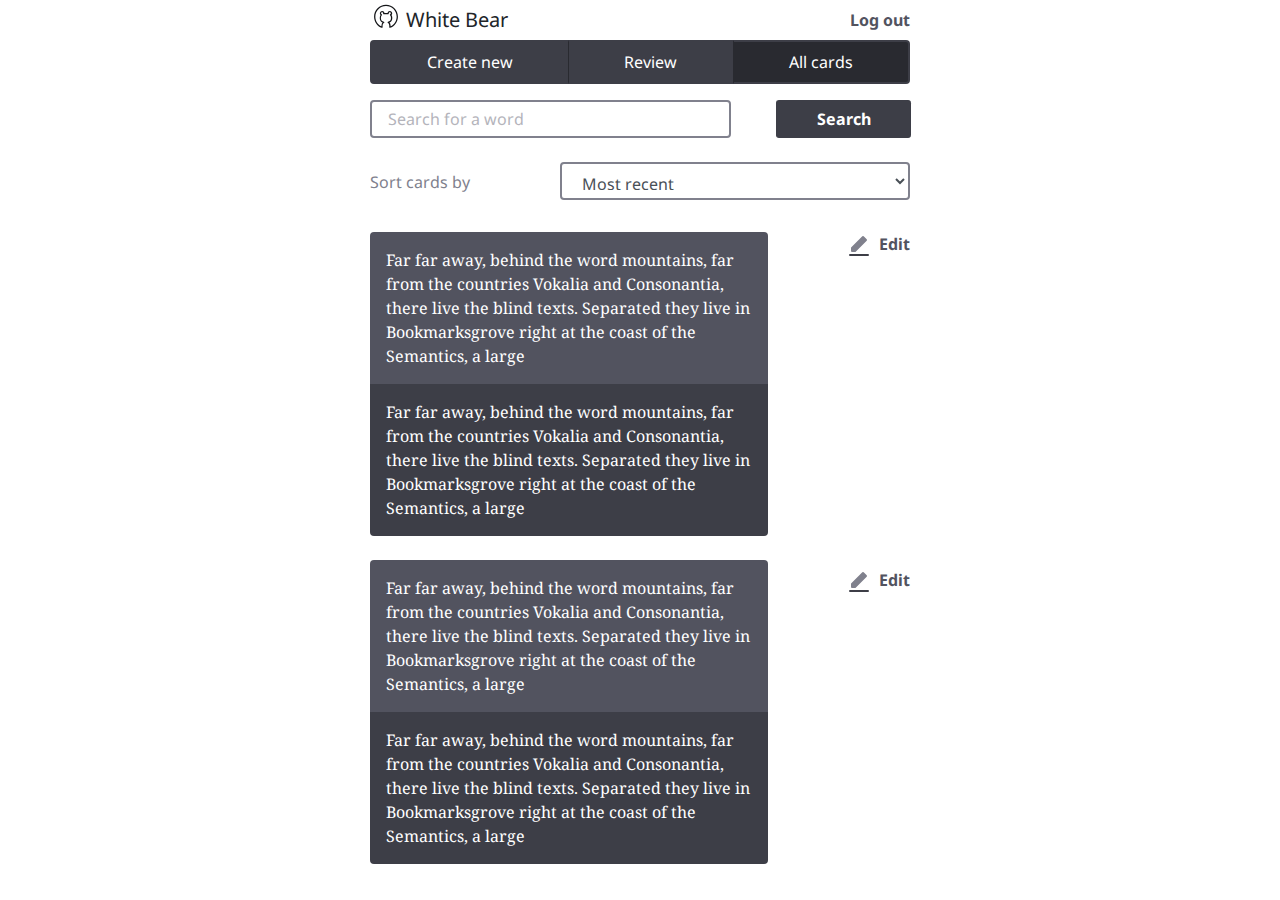
==== commit 988373da: "all local commits wont show but can push commits" ====
--- a/all-cards.html
+++ b/all-cards.html
@@ -74,7 +74,7 @@
 
                <div class="row">
                   <div class="col-4">
-                     <p class="text-muted mt-1" >
+                     <p class="text-muted mt-2" >
                         Sort cards by
                      </p>
                   </div>
--- a/style/dist.css
+++ b/style/dist.css
@@ -11478,8 +11478,12 @@
   color: #fff;
 }
 
-.custom-control-input:checked ~ .custom-control-label::before {
+.custom-control-input:checked ~ .custom-control-label::after {
   background-color: #52535f;
 }
 
+.text-danger {
+  color: #a42443;
+}
+
 /*# sourceMappingURL=dist.css.map */
